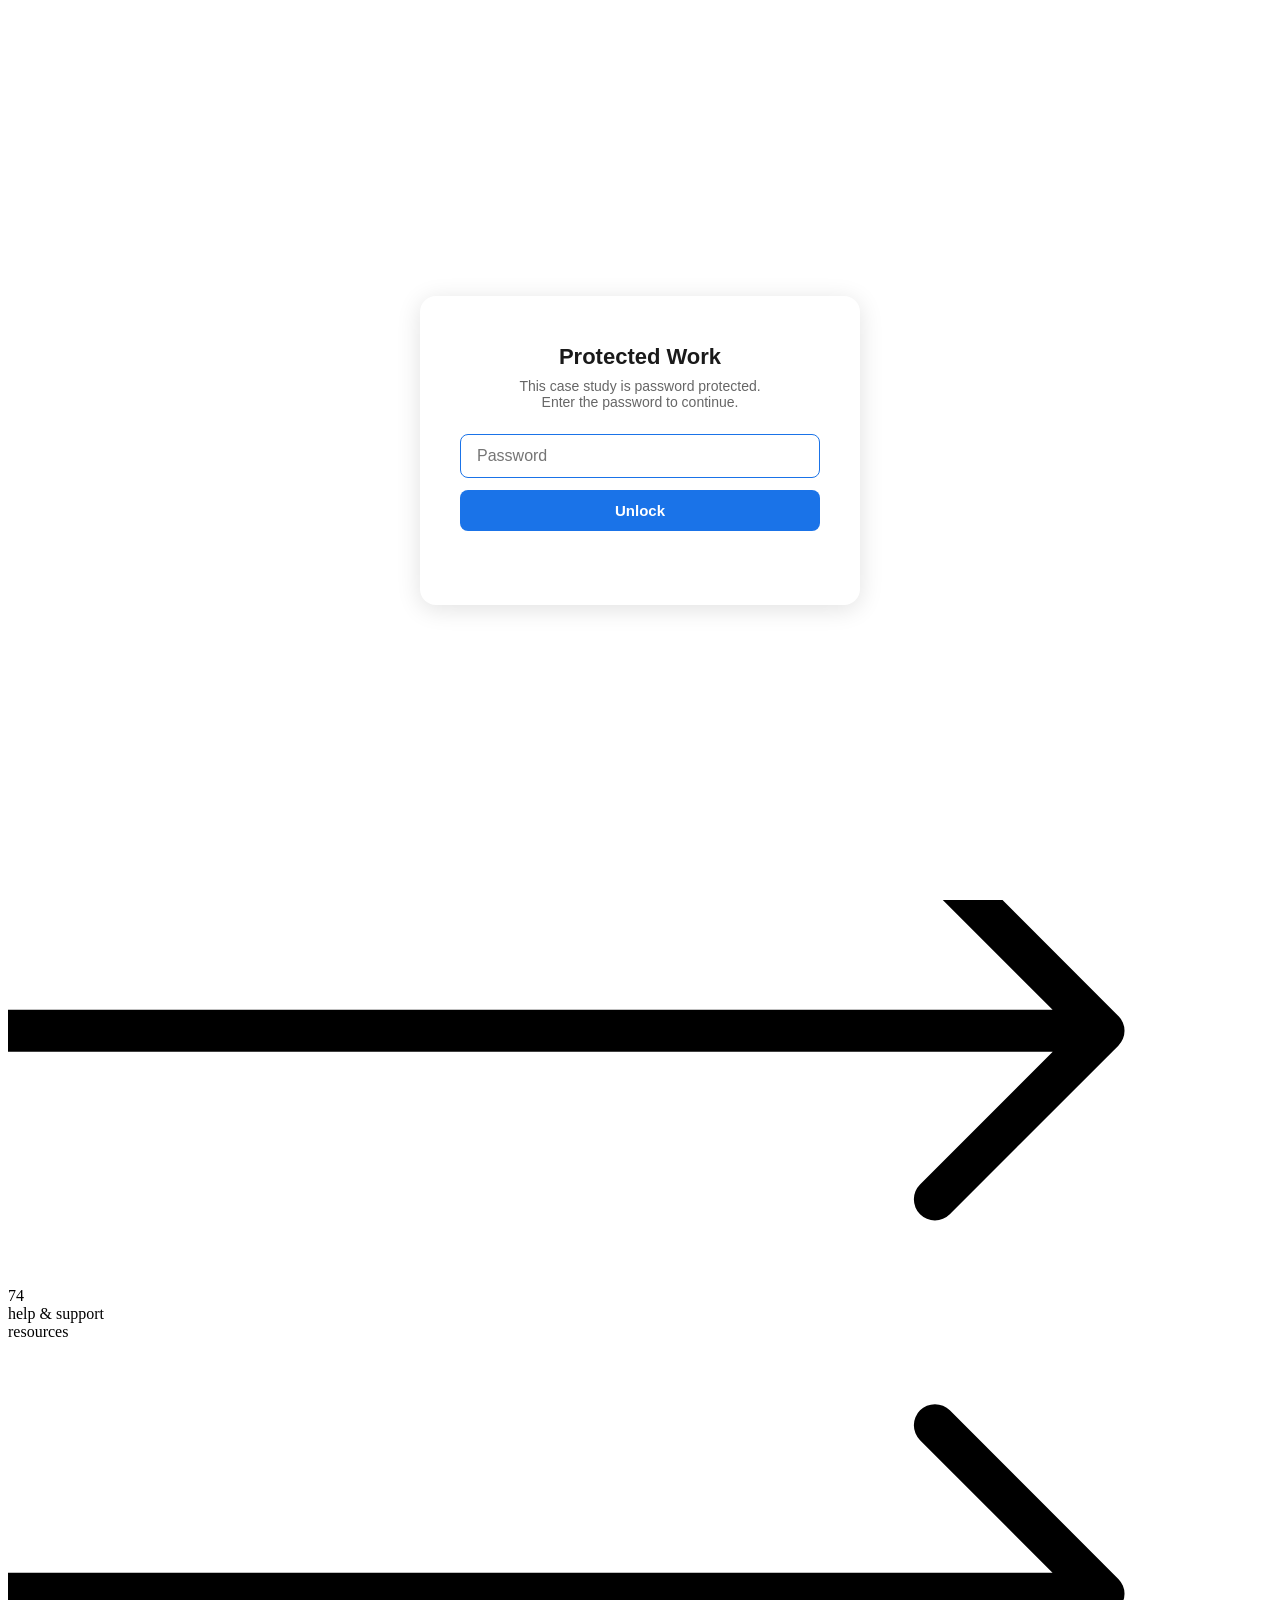
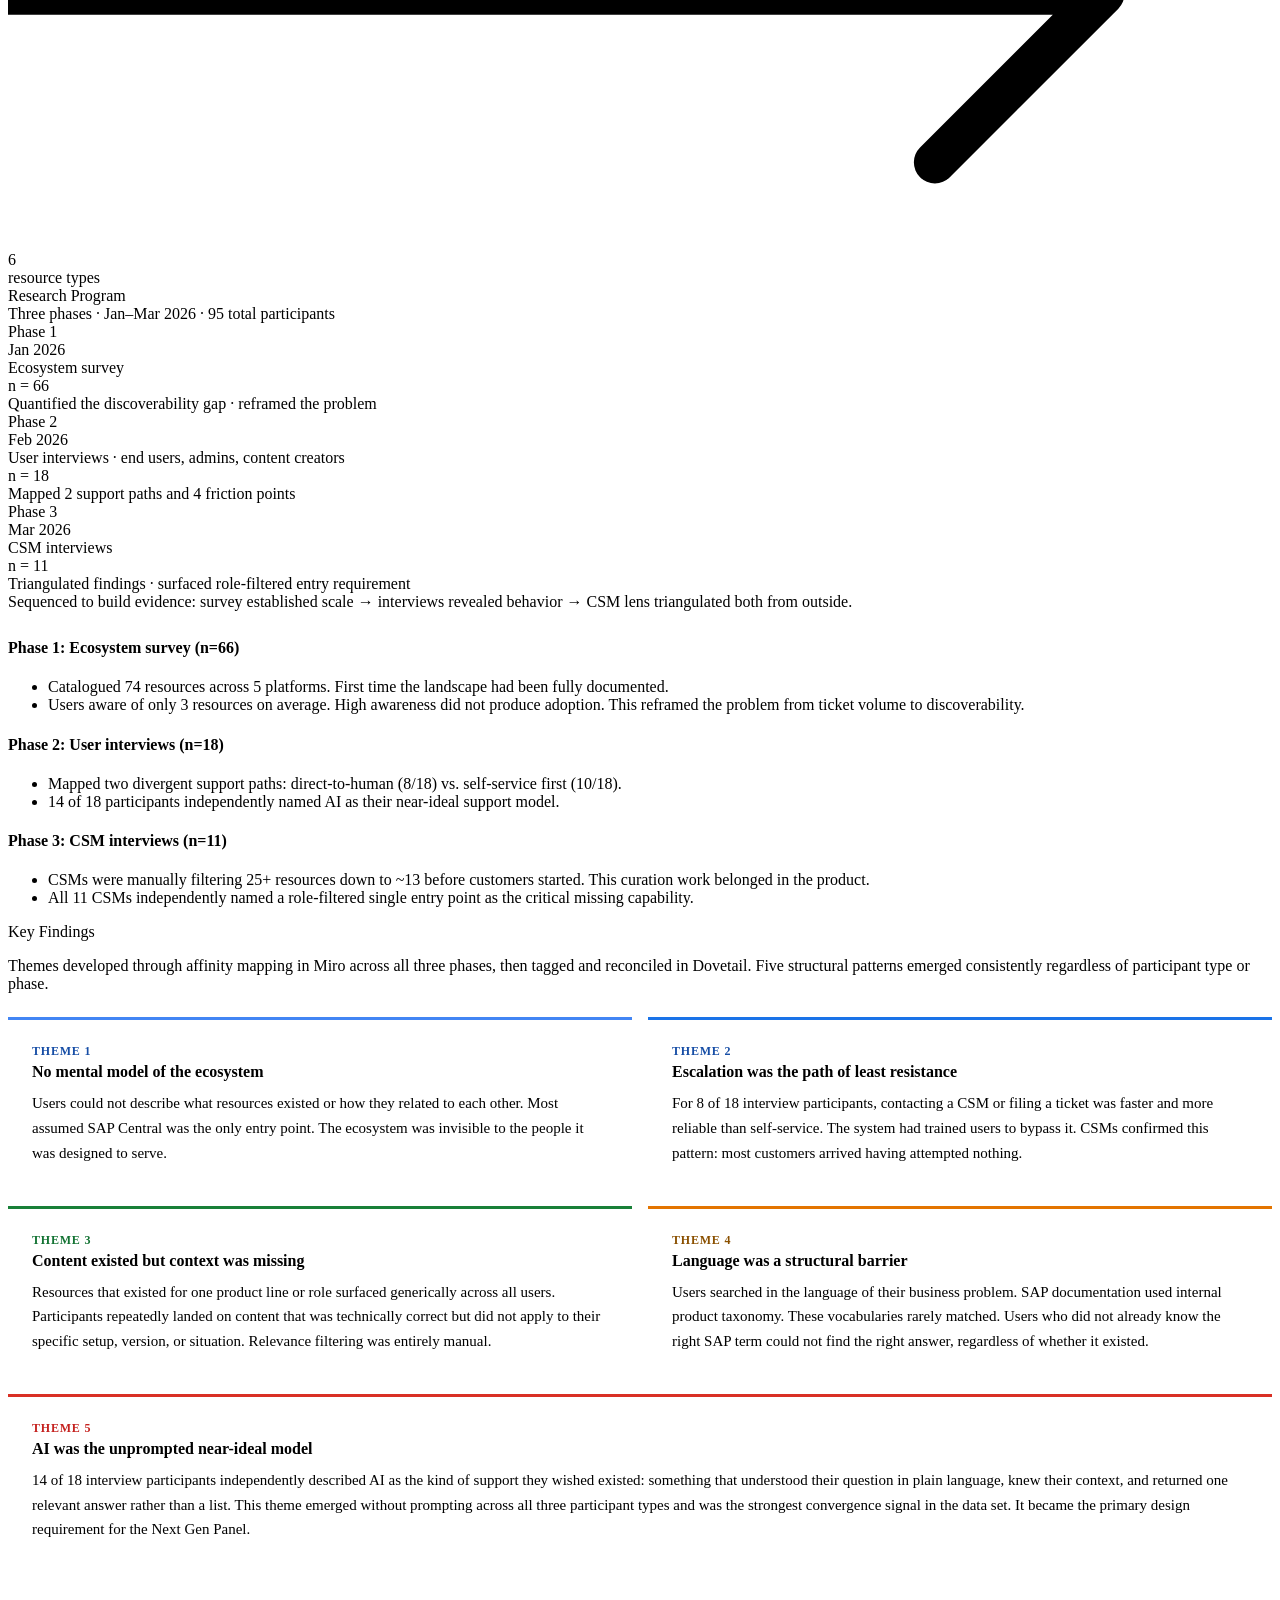
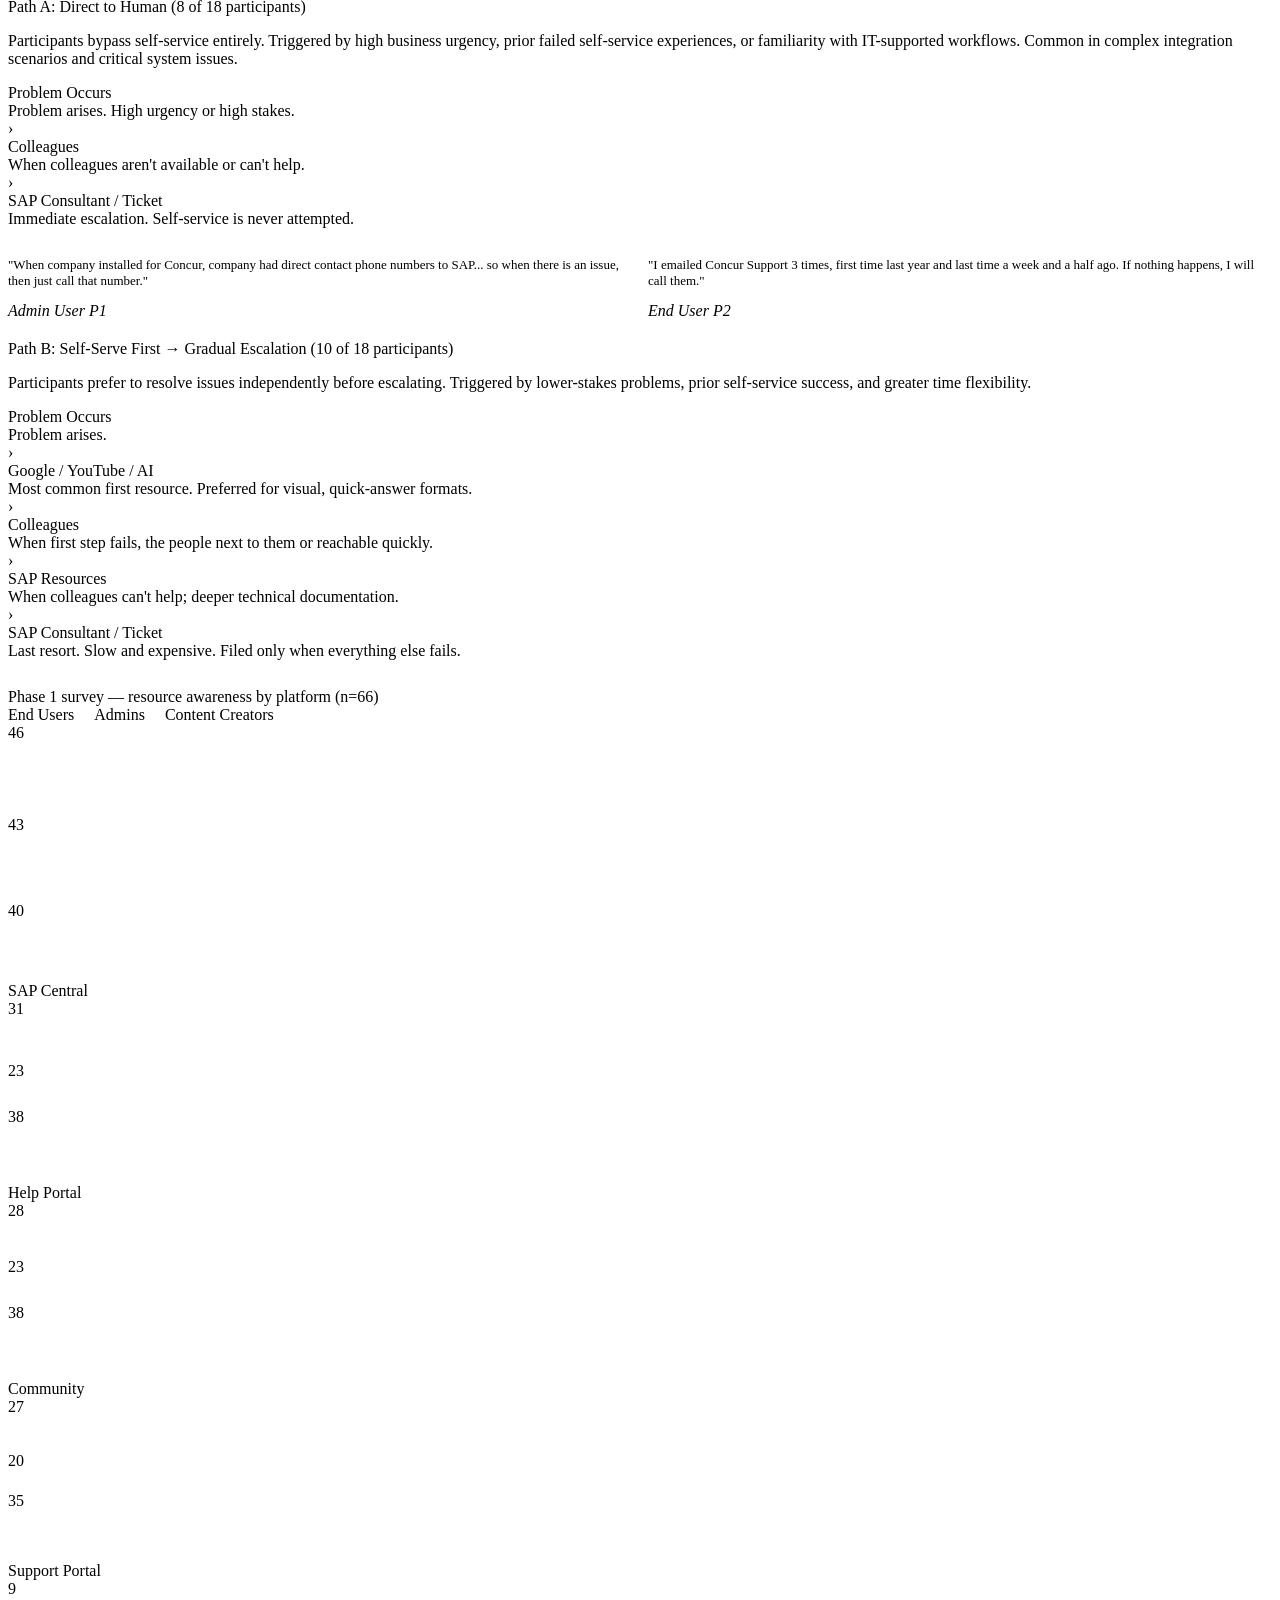
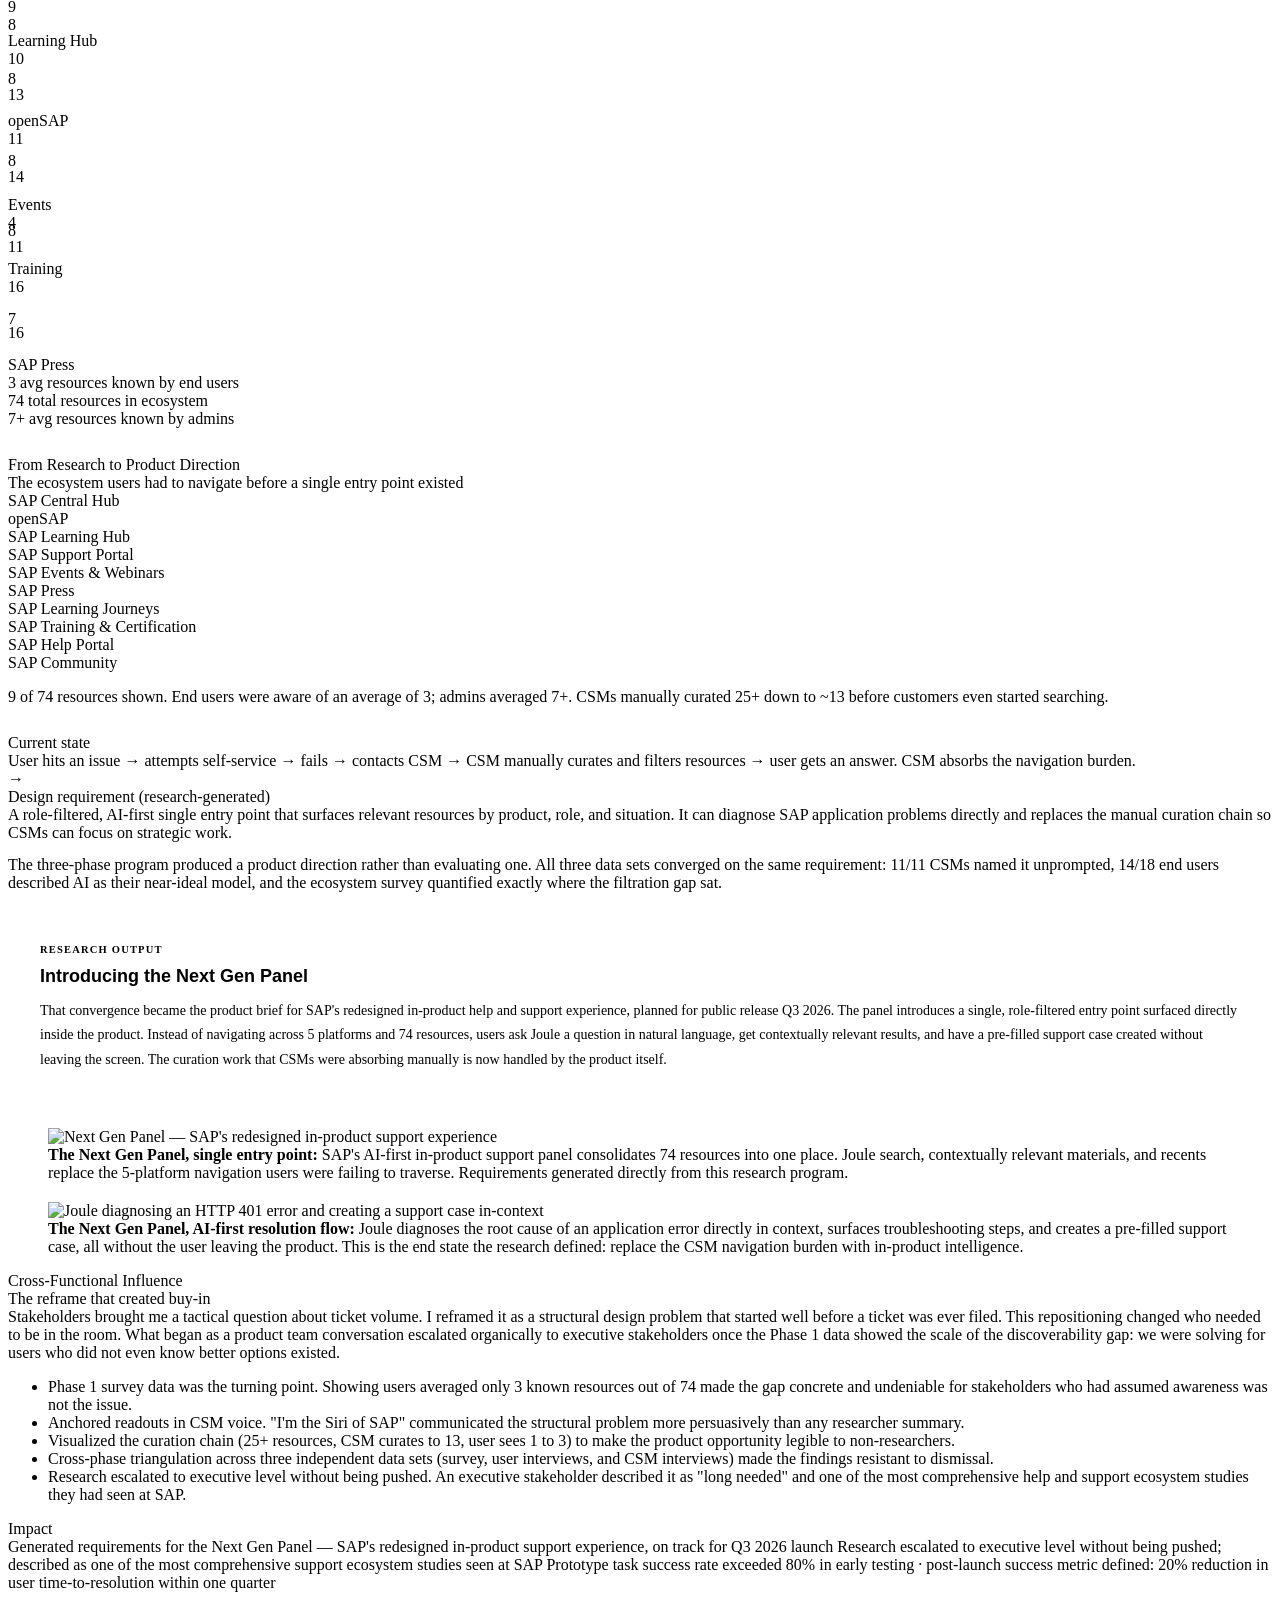
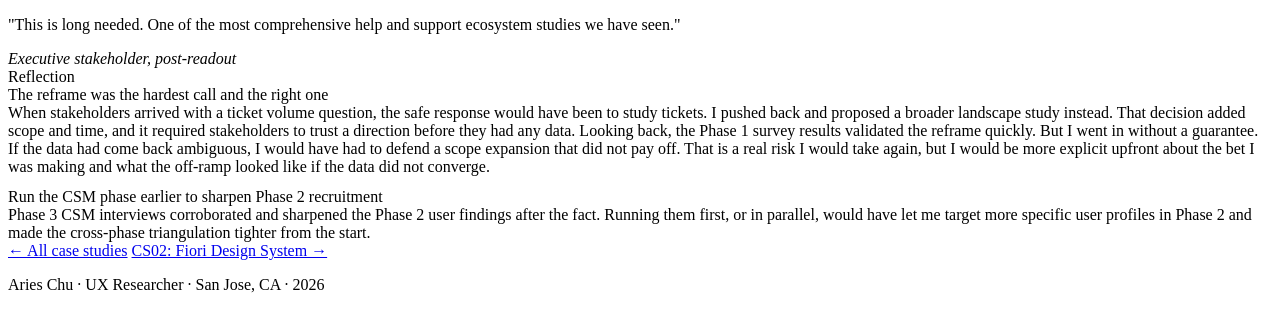
==== cs01-support-landscape.html @ 0787a62b "new htmls" ====
<!DOCTYPE html>
<html lang="en">
<head>
    <meta charset="UTF-8" />
    <meta name="viewport" content="width=device-width, initial-scale=1.0" />
    <title>CS01: SAP Support Landscape · Aries Chu</title>
    <link rel="preconnect" href="https://fonts.googleapis.com" />
    <link rel="preconnect" href="https://fonts.gstatic.com" crossorigin />
    <link href="https://fonts.googleapis.com/css2?family=Google+Sans:wght@400;500;700&family=Roboto:wght@300;400;500;700&display=swap" rel="stylesheet" />
    <link rel="stylesheet" href="style.css" />
</head>
<body>

<style>
#pw-gate{position:fixed;inset:0;background:#fff;z-index:9999;display:flex;align-items:center;justify-content:center;font-family:'Google Sans',sans-serif}
#pw-box{text-align:center;padding:48px 40px;border-radius:16px;box-shadow:0 4px 24px rgba(0,0,0,.12);max-width:360px;width:90%}
#pw-box h2{margin:0 0 8px;font-size:22px;font-weight:700;color:#1a1a1a}
#pw-box p{margin:0 0 24px;font-size:14px;color:#666}
#pw-input{width:100%;box-sizing:border-box;padding:12px 16px;border:1.5px solid #ddd;border-radius:8px;font-size:16px;outline:none;margin-bottom:12px;transition:border-color .2s}
#pw-input:focus{border-color:#1a73e8}
#pw-btn{width:100%;padding:12px;background:#1a73e8;color:#fff;border:none;border-radius:8px;font-size:15px;font-weight:600;cursor:pointer;transition:background .2s}
#pw-btn:hover{background:#1558b0}
#pw-error{color:#d93025;font-size:13px;margin-top:8px;min-height:18px}
</style>
<div id="pw-gate">
  <div id="pw-box">
    <h2>Protected Work</h2>
    <p>This case study is password protected.<br>Enter the password to continue.</p>
    <input id="pw-input" type="password" placeholder="Password" autofocus />
    <button id="pw-btn">Unlock</button>
    <div id="pw-error"></div>
  </div>
</div>
<script>
(function(){
  var correct='star';
  var key='portfolio_unlocked';
  if(sessionStorage.getItem(key)==='1'){document.getElementById('pw-gate').style.display='none';return;}
  function attempt(){
    if(document.getElementById('pw-input').value===correct){
      sessionStorage.setItem(key,'1');
      document.getElementById('pw-gate').style.display='none';
    } else {
      document.getElementById('pw-error').textContent='Incorrect password. Try again.';
      document.getElementById('pw-input').value='';
      document.getElementById('pw-input').focus();
    }
  }
  document.getElementById('pw-btn').addEventListener('click',attempt);
  document.getElementById('pw-input').addEventListener('keydown',function(e){if(e.key==='Enter')attempt();});
})();
</script>

<nav class="nav">
    <a href="index.html" class="nav-logo">Aries <span>Chu</span></a>
    <ul class="nav-links">
        <li><a href="index.html#approach">Approach</a></li>
        <li><a href="index.html#work">Work</a></li>
        <li><a href="index.html#about">About</a></li>
        <li><a href="index.html#contact">Contact</a></li>
    </ul>
    <a href="index.html#work" class="nav-back">← All work</a>
</nav>

<div class="section">
    <div class="tags"><span class="tag t-blue">Generative Research</span><span class="tag t-amber">Multi-Phase</span><span class="tag t-green">Product Direction</span></div>
    <div class="cs-num">01 · SAP Help &amp; Support · Jan–Mar 2026 · 3 phases</div>
    <h1 class="cs-page-title">SAP Help &amp; Support Navigation Research</h1>
    <p class="cs-hook">SAP had 74 help and support resources across 5 platforms, yet self-service kept failing. I led a three-phase landscape study across 95 participants to understand why. The findings directly generated the requirements for the Next Gen Panel, SAP's redesigned in-product support experience.</p>

    <div class="snapshot">
        <div class="snap">
            <div class="snap-lbl">My Role</div>
            <div class="snap-val">Lead researcher across all 3 phases. Phase 3 fully independent; Phases 1–2 co-led with a research partner, synthesis and product framing led by me.</div>
        </div>
        <div class="snap">
            <div class="snap-lbl">Methods</div>
            <div class="snap-val">Ecosystem survey (n=66) · semi-structured interviews (n=18) · CSM interviews (n=11)</div>
        </div>
        <div class="snap snap-wide">
            <div class="snap-lbl">Outcome</div>
            <div class="snap-val">Generated requirements for the Next Gen Panel — a role-filtered, AI-first entry point replacing the manual curation CSMs were absorbing. Escalated to executive level without being pushed. Product on track for Q3 2026 launch. Interview guide and landscape audit template adopted as reusable frameworks.</div>
        </div>
    </div>

    <div class="cs-metrics">
        <div><div class="cs-mn">95</div><div class="cs-ml">Participants across 3 phases</div></div>
        <div><div class="cs-mn">74</div><div class="cs-ml">Support resources in ecosystem</div></div>
        <div><div class="cs-mn">11/11</div><div class="cs-ml">CSMs independently named same gap</div></div>
    </div>
</div>

<hr class="divider" />

<div class="section">
    <div class="ns">
        <div class="ns-h">Context &amp; Research Opportunity</div>
        <p class="ns-p">Stakeholders came to me with a surface-level question: <em>"Why are we receiving so many support tickets?"</em> My instinct was to reframe it. Tickets are the end of a failure chain. Treating them as the problem would only produce fixes at the wrong layer. Before anyone could address ticket volume, we needed to understand the full help and support landscape: what resources existed, whether users knew about them, and where the journey broke down. No one had mapped this before.</p>
        <p class="ns-p">SAP's ecosystem had grown to 74 resources across 5 platforms. Yet self-service adoption kept failing. Users either bypassed it entirely and contacted their Customer Success Manager (CSM), or tried once, hit a dead end, and never returned. CSMs were absorbing the navigation burden the product was designed to carry. No one had documented why at scale.</p>
        <!-- VISUALIZATION 1: SAP Ecosystem Stats -->
        <div class="viz-ecosystem">
            <div class="viz-eco-label">The SAP ecosystem in scope</div>
            <div class="viz-eco-stats">
                <div class="viz-eco-block">
                    <div class="viz-eco-num">5</div>
                    <div class="viz-eco-desc">central platforms</div>
                </div>
                <div class="viz-eco-arrow">
                    <svg viewBox="0 0 60 24" fill="none"><path d="M0 12 H52 M44 4 L52 12 L44 20" stroke="currentColor" stroke-width="2" stroke-linecap="round" stroke-linejoin="round"/></svg>
                </div>
                <div class="viz-eco-block viz-eco-block--mid">
                    <div class="viz-eco-num">74</div>
                    <div class="viz-eco-desc">help &amp; support<br>resources</div>
                </div>
                <div class="viz-eco-arrow">
                    <svg viewBox="0 0 60 24" fill="none"><path d="M0 12 H52 M44 4 L52 12 L44 20" stroke="currentColor" stroke-width="2" stroke-linecap="round" stroke-linejoin="round"/></svg>
                </div>
                <div class="viz-eco-block viz-eco-block--last">
                    <div class="viz-eco-num">6</div>
                    <div class="viz-eco-desc">resource types</div>
                </div>
            </div>
        </div>

    </div>
    <div class="ns">
        <div class="ns-h">Research Program</div>

        <!-- 3-PHASE TIMELINE VISUAL -->
        <div class="viz-timeline">
            <div class="vtl-title">Three phases · Jan–Mar 2026 · 95 total participants</div>
            <div class="vtl-track">
                <div class="vtl-phase vtl-phase--1">
                    <div class="vtl-num">Phase 1</div>
                    <div class="vtl-when">Jan 2026</div>
                    <div class="vtl-method">Ecosystem survey</div>
                    <div class="vtl-n">n = 66</div>
                    <div class="vtl-out">Quantified the discoverability gap · reframed the problem</div>
                </div>
                <div class="vtl-connector"></div>
                <div class="vtl-phase vtl-phase--2">
                    <div class="vtl-num">Phase 2</div>
                    <div class="vtl-when">Feb 2026</div>
                    <div class="vtl-method">User interviews · end users, admins, content creators</div>
                    <div class="vtl-n">n = 18</div>
                    <div class="vtl-out">Mapped 2 support paths and 4 friction points</div>
                </div>
                <div class="vtl-connector"></div>
                <div class="vtl-phase vtl-phase--3">
                    <div class="vtl-num">Phase 3</div>
                    <div class="vtl-when">Mar 2026</div>
                    <div class="vtl-method">CSM interviews</div>
                    <div class="vtl-n">n = 11</div>
                    <div class="vtl-out">Triangulated findings · surfaced role-filtered entry requirement</div>
                </div>
            </div>
            <div class="vtl-footer">Sequenced to build evidence: survey established scale → interviews revealed behavior → CSM lens triangulated both from outside.</div>
        </div>

        <div class="two-col" style="margin-top:28px">
            <div class="ns-col">
                <h4>Phase 1: Ecosystem survey (n=66)</h4>
                <ul class="ns-list">
                    <li>Catalogued 74 resources across 5 platforms. First time the landscape had been fully documented.</li>
                    <li>Users aware of only 3 resources on average. High awareness did not produce adoption. This reframed the problem from ticket volume to discoverability.</li>
                </ul>
            </div>
            <div class="ns-col">
                <h4>Phase 2: User interviews (n=18)</h4>
                <ul class="ns-list">
                    <li>Mapped two divergent support paths: direct-to-human (8/18) vs. self-service first (10/18).</li>
                    <li>14 of 18 participants independently named AI as their near-ideal support model.</li>
                </ul>
            </div>
        </div>
        <div style="margin-top:14px">
            <h4>Phase 3: CSM interviews (n=11)</h4>
            <ul class="ns-list">
                <li>CSMs were manually filtering 25+ resources down to ~13 before customers started. This curation work belonged in the product.</li>
                <li>All 11 CSMs independently named a role-filtered single entry point as the critical missing capability.</li>
            </ul>
        </div>
    </div>
    <div class="ns">
        <div class="ns-h">Key Findings</div>
        <p class="ns-p">Themes developed through affinity mapping in Miro across all three phases, then tagged and reconciled in Dovetail. Five structural patterns emerged consistently regardless of participant type or phase.</p>

        <div style="display:grid;grid-template-columns:1fr 1fr;gap:16px;margin-top:24px;margin-bottom:32px">
            <div style="background:var(--md-surface-container-low);border:1px solid var(--md-outline-variant);border-radius:var(--shape-lg);padding:24px;border-top:3px solid #4285F4">
                <div style="font-size:12px;font-weight:700;color:#174EA6;margin-bottom:4px;text-transform:uppercase;letter-spacing:0.8px">Theme 1</div>
                <div style="font-family:var(--font-ui);font-size:16px;font-weight:600;color:var(--md-on-surface);margin-bottom:10px">No mental model of the ecosystem</div>
                <p style="font-size:15px;color:var(--md-on-surface-variant);line-height:1.65;margin:0">Users could not describe what resources existed or how they related to each other. Most assumed SAP Central was the only entry point. The ecosystem was invisible to the people it was designed to serve.</p>
            </div>
            <div style="background:var(--md-surface-container-low);border:1px solid var(--md-outline-variant);border-radius:var(--shape-lg);padding:24px;border-top:3px solid #1A73E8">
                <div style="font-size:12px;font-weight:700;color:#174EA6;margin-bottom:4px;text-transform:uppercase;letter-spacing:0.8px">Theme 2</div>
                <div style="font-family:var(--font-ui);font-size:16px;font-weight:600;color:var(--md-on-surface);margin-bottom:10px">Escalation was the path of least resistance</div>
                <p style="font-size:15px;color:var(--md-on-surface-variant);line-height:1.65;margin:0">For 8 of 18 interview participants, contacting a CSM or filing a ticket was faster and more reliable than self-service. The system had trained users to bypass it. CSMs confirmed this pattern: most customers arrived having attempted nothing.</p>
            </div>
            <div style="background:var(--md-surface-container-low);border:1px solid var(--md-outline-variant);border-radius:var(--shape-lg);padding:24px;border-top:3px solid #188038">
                <div style="font-size:12px;font-weight:700;color:#137333;margin-bottom:4px;text-transform:uppercase;letter-spacing:0.8px">Theme 3</div>
                <div style="font-family:var(--font-ui);font-size:16px;font-weight:600;color:var(--md-on-surface);margin-bottom:10px">Content existed but context was missing</div>
                <p style="font-size:15px;color:var(--md-on-surface-variant);line-height:1.65;margin:0">Resources that existed for one product line or role surfaced generically across all users. Participants repeatedly landed on content that was technically correct but did not apply to their specific setup, version, or situation. Relevance filtering was entirely manual.</p>
            </div>
            <div style="background:var(--md-surface-container-low);border:1px solid var(--md-outline-variant);border-radius:var(--shape-lg);padding:24px;border-top:3px solid #E37400">
                <div style="font-size:12px;font-weight:700;color:#8A5000;margin-bottom:4px;text-transform:uppercase;letter-spacing:0.8px">Theme 4</div>
                <div style="font-family:var(--font-ui);font-size:16px;font-weight:600;color:var(--md-on-surface);margin-bottom:10px">Language was a structural barrier</div>
                <p style="font-size:15px;color:var(--md-on-surface-variant);line-height:1.65;margin:0">Users searched in the language of their business problem. SAP documentation used internal product taxonomy. These vocabularies rarely matched. Users who did not already know the right SAP term could not find the right answer, regardless of whether it existed.</p>
            </div>
            <div style="background:var(--md-surface-container-low);border:1px solid var(--md-outline-variant);border-radius:var(--shape-lg);padding:24px;border-top:3px solid #D93025;grid-column:1/-1">
                <div style="font-size:12px;font-weight:700;color:#C5221F;margin-bottom:4px;text-transform:uppercase;letter-spacing:0.8px">Theme 5</div>
                <div style="font-family:var(--font-ui);font-size:16px;font-weight:600;color:var(--md-on-surface);margin-bottom:10px">AI was the unprompted near-ideal model</div>
                <p style="font-size:15px;color:var(--md-on-surface-variant);line-height:1.65;margin:0">14 of 18 interview participants independently described AI as the kind of support they wished existed: something that understood their question in plain language, knew their context, and returned one relevant answer rather than a list. This theme emerged without prompting across all three participant types and was the strongest convergence signal in the data set. It became the primary design requirement for the Next Gen Panel.</p>
            </div>
        </div>

        <!-- Support Paths A and B -->
        <div style="display:flex;flex-direction:column;gap:20px;margin-bottom:28px">

        <div class="viz-journey">
            <div class="viz-journey-label">Path A: Direct to Human (8 of 18 participants)</div>
            <p class="viz-journey-sub">Participants bypass self-service entirely. Triggered by high business urgency, prior failed self-service experiences, or familiarity with IT-supported workflows. Common in complex integration scenarios and critical system issues.</p>
            <div class="viz-journey-steps">
                <div class="viz-step viz-step--red">
                    <div class="viz-step-num">Problem Occurs</div>
                    <div class="viz-step-body">Problem arises. High urgency or high stakes.</div>
                </div>
                <div class="viz-step-arrow">›</div>
                <div class="viz-step viz-step--green">
                    <div class="viz-step-num">Colleagues</div>
                    <div class="viz-step-body">When colleagues aren't available or can't help.</div>
                </div>
                <div class="viz-step-arrow">›</div>
                <div class="viz-step viz-step--blue">
                    <div class="viz-step-num">SAP Consultant / Ticket</div>
                    <div class="viz-step-body">Immediate escalation. Self-service is never attempted.</div>
                </div>
            </div>
            <div style="display:flex;gap:16px;margin-top:16px;flex-wrap:wrap">
                <div class="quote" style="flex:1;min-width:260px;margin:0"><p style="font-size:13px">"When company installed for Concur, company had direct contact phone numbers to SAP... so when there is an issue, then just call that number."</p><cite>Admin User P1</cite></div>
                <div class="quote" style="flex:1;min-width:260px;margin:0"><p style="font-size:13px">"I emailed Concur Support 3 times, first time last year and last time a week and a half ago. If nothing happens, I will call them."</p><cite>End User P2</cite></div>
            </div>
        </div>

        <div class="viz-journey" style="margin-top:0">
            <div class="viz-journey-label">Path B: Self-Serve First → Gradual Escalation (10 of 18 participants)</div>
            <p class="viz-journey-sub">Participants prefer to resolve issues independently before escalating. Triggered by lower-stakes problems, prior self-service success, and greater time flexibility.</p>
            <div class="viz-journey-steps">
                <div class="viz-step viz-step--red">
                    <div class="viz-step-num">Problem Occurs</div>
                    <div class="viz-step-body">Problem arises.</div>
                </div>
                <div class="viz-step-arrow">›</div>
                <div class="viz-step viz-step--orange">
                    <div class="viz-step-num">Google / YouTube / AI</div>
                    <div class="viz-step-body">Most common first resource. Preferred for visual, quick-answer formats.</div>
                </div>
                <div class="viz-step-arrow">›</div>
                <div class="viz-step viz-step--amber">
                    <div class="viz-step-num">Colleagues</div>
                    <div class="viz-step-body">When first step fails, the people next to them or reachable quickly.</div>
                </div>
                <div class="viz-step-arrow">›</div>
                <div class="viz-step viz-step--green">
                    <div class="viz-step-num">SAP Resources</div>
                    <div class="viz-step-body">When colleagues can't help; deeper technical documentation.</div>
                </div>
                <div class="viz-step-arrow">›</div>
                <div class="viz-step viz-step--blue">
                    <div class="viz-step-num">SAP Consultant / Ticket</div>
                    <div class="viz-step-body">Last resort. Slow and expensive. Filed only when everything else fails.</div>
                </div>
            </div>
        </div>

        </div>

        <!-- SURVEY DATA: HTML bar chart -->
        <div class="viz-survey" style="margin-top:0;margin-bottom:28px">
            <div class="viz-ag-label">Phase 1 survey — resource awareness by platform (n=66)</div>
            <div class="viz-survey-legend">
                <span class="viz-svy-dot dot-eu"></span>End Users
                <span class="viz-svy-dot dot-ad" style="margin-left:16px"></span>Admins
                <span class="viz-svy-dot dot-cc" style="margin-left:16px"></span>Content Creators
            </div>
            <div class="viz-survey-bars">
                <div class="viz-svy-group">
                    <div class="viz-svy-bars-row">
                        <div class="viz-svy-bar bar-eu" style="height:92px"><span>46</span></div>
                        <div class="viz-svy-bar bar-ad" style="height:86px"><span>43</span></div>
                        <div class="viz-svy-bar bar-cc" style="height:80px"><span>40</span></div>
                    </div>
                    <div class="viz-svy-label">SAP Central</div>
                </div>
                <div class="viz-svy-group">
                    <div class="viz-svy-bars-row">
                        <div class="viz-svy-bar bar-eu" style="height:62px"><span>31</span></div>
                        <div class="viz-svy-bar bar-ad" style="height:46px"><span>23</span></div>
                        <div class="viz-svy-bar bar-cc" style="height:76px"><span>38</span></div>
                    </div>
                    <div class="viz-svy-label">Help Portal</div>
                </div>
                <div class="viz-svy-group">
                    <div class="viz-svy-bars-row">
                        <div class="viz-svy-bar bar-eu" style="height:56px"><span>28</span></div>
                        <div class="viz-svy-bar bar-ad" style="height:46px"><span>23</span></div>
                        <div class="viz-svy-bar bar-cc" style="height:76px"><span>38</span></div>
                    </div>
                    <div class="viz-svy-label">Community</div>
                </div>
                <div class="viz-svy-group">
                    <div class="viz-svy-bars-row">
                        <div class="viz-svy-bar bar-eu" style="height:54px"><span>27</span></div>
                        <div class="viz-svy-bar bar-ad" style="height:40px"><span>20</span></div>
                        <div class="viz-svy-bar bar-cc" style="height:70px"><span>35</span></div>
                    </div>
                    <div class="viz-svy-label">Support Portal</div>
                </div>
                <div class="viz-svy-group">
                    <div class="viz-svy-bars-row">
                        <div class="viz-svy-bar bar-eu" style="height:18px"><span>9</span></div>
                        <div class="viz-svy-bar bar-ad" style="height:18px"><span>9</span></div>
                        <div class="viz-svy-bar bar-cc" style="height:16px"><span>8</span></div>
                    </div>
                    <div class="viz-svy-label">Learning Hub</div>
                </div>
                <div class="viz-svy-group">
                    <div class="viz-svy-bars-row">
                        <div class="viz-svy-bar bar-eu" style="height:20px"><span>10</span></div>
                        <div class="viz-svy-bar bar-ad" style="height:16px"><span>8</span></div>
                        <div class="viz-svy-bar bar-cc" style="height:26px"><span>13</span></div>
                    </div>
                    <div class="viz-svy-label">openSAP</div>
                </div>
                <div class="viz-svy-group">
                    <div class="viz-svy-bars-row">
                        <div class="viz-svy-bar bar-eu" style="height:22px"><span>11</span></div>
                        <div class="viz-svy-bar bar-ad" style="height:16px"><span>8</span></div>
                        <div class="viz-svy-bar bar-cc" style="height:28px"><span>14</span></div>
                    </div>
                    <div class="viz-svy-label">Events</div>
                </div>
                <div class="viz-svy-group">
                    <div class="viz-svy-bars-row">
                        <div class="viz-svy-bar bar-eu" style="height:8px"><span>4</span></div>
                        <div class="viz-svy-bar bar-ad" style="height:16px"><span>8</span></div>
                        <div class="viz-svy-bar bar-cc" style="height:22px"><span>11</span></div>
                    </div>
                    <div class="viz-svy-label">Training</div>
                </div>
                <div class="viz-svy-group">
                    <div class="viz-svy-bars-row">
                        <div class="viz-svy-bar bar-eu" style="height:32px"><span>16</span></div>
                        <div class="viz-svy-bar bar-ad" style="height:14px"><span>7</span></div>
                        <div class="viz-svy-bar bar-cc" style="height:32px"><span>16</span></div>
                    </div>
                    <div class="viz-svy-label">SAP Press</div>
                </div>
            </div>
            <div class="viz-survey-footer">
                <div class="viz-survey-stat"><span>3</span> avg resources known by end users</div>
                <div class="viz-survey-stat highlight"><span>74</span> total resources in ecosystem</div>
                <div class="viz-survey-stat"><span>7+</span> avg resources known by admins</div>
            </div>
        </div>

    </div>
    <div class="ns">
        <div class="ns-h">From Research to Product Direction</div>

        <!-- Hub-spoke resource map -->
        <div class="viz-hub-wrap" style="margin-bottom:28px">
            <div class="viz-hub-label">The ecosystem users had to navigate before a single entry point existed</div>
            <div class="viz-hub">
                <div class="viz-hub-center">SAP Central Hub</div>
                <div class="viz-spoke viz-spoke--1">openSAP</div>
                <div class="viz-spoke viz-spoke--2">SAP Learning Hub</div>
                <div class="viz-spoke viz-spoke--3">SAP Support Portal</div>
                <div class="viz-spoke viz-spoke--4">SAP Events &amp; Webinars</div>
                <div class="viz-spoke viz-spoke--5">SAP Press</div>
                <div class="viz-spoke viz-spoke--6">SAP Learning Journeys</div>
                <div class="viz-spoke viz-spoke--7">SAP Training &amp; Certification</div>
                <div class="viz-spoke viz-spoke--8">SAP Help Portal</div>
                <div class="viz-spoke viz-spoke--9">SAP Community</div>
            </div>
            <p class="viz-hub-caption">9 of 74 resources shown. End users were aware of an average of 3; admins averaged 7+. CSMs manually curated 25+ down to ~13 before customers even started searching.</p>
        </div>

        <div class="reframe">
            <div class="rf-box">
                <div class="rf-mark">Current state</div>
                <div class="rf-text">User hits an issue → attempts self-service → fails → contacts CSM → CSM manually curates and filters resources → user gets an answer. CSM absorbs the navigation burden.</div>
            </div>
            <div class="rf-arrow">→</div>
            <div class="rf-box after">
                <div class="rf-mark">Design requirement (research-generated)</div>
                <div class="rf-text">A role-filtered, AI-first single entry point that surfaces relevant resources by product, role, and situation. It can diagnose SAP application problems directly and replaces the manual curation chain so CSMs can focus on strategic work.</div>
            </div>
        </div>
        <p class="ns-p" style="margin-top:14px">The three-phase program produced a product direction rather than evaluating one. All three data sets converged on the same requirement: 11/11 CSMs named it unprompted, 14/18 end users described AI as their near-ideal model, and the ecosystem survey quantified exactly where the filtration gap sat.</p>

        <div style="background:var(--md-primary-container);border-radius:var(--shape-lg);padding:28px 32px;margin-top:24px;border-left:4px solid var(--md-primary)">
            <div style="font-size:10.5px;font-weight:700;text-transform:uppercase;letter-spacing:1.2px;color:var(--md-primary);margin-bottom:10px">Research output</div>
            <div style="font-family:'Google Sans',sans-serif;font-size:18px;font-weight:600;color:var(--md-on-surface);margin-bottom:10px;line-height:1.3">Introducing the Next Gen Panel</div>
            <p style="font-size:14px;color:var(--md-on-primary-container);line-height:1.75;margin:0">That convergence became the product brief for SAP's redesigned in-product help and support experience, planned for public release Q3 2026. The panel introduces a single, role-filtered entry point surfaced directly inside the product. Instead of navigating across 5 platforms and 74 resources, users ask Joule a question in natural language, get contextually relevant results, and have a pre-filled support case created without leaving the screen. The curation work that CSMs were absorbing manually is now handled by the product itself.</p>
        </div>

        <figure class="cs-figure cs-figure-wide" style="margin-top:28px">
            <img src="pic/next-gen-panel.png" alt="Next Gen Panel — SAP's redesigned in-product support experience" style="width:100%;height:auto;object-fit:unset;max-height:none;display:block" />
            <figcaption><strong>The Next Gen Panel, single entry point:</strong> SAP's AI-first in-product support panel consolidates 74 resources into one place. Joule search, contextually relevant materials, and recents replace the 5-platform navigation users were failing to traverse. Requirements generated directly from this research program.</figcaption>
        </figure>

        <figure class="cs-figure cs-figure-wide" style="margin-top:20px">
            <img src="pic/Rectangle 34656882.png" alt="Joule diagnosing an HTTP 401 error and creating a support case in-context" style="width:100%;height:auto;object-fit:unset;max-height:none;display:block" />
            <figcaption><strong>The Next Gen Panel, AI-first resolution flow:</strong> Joule diagnoses the root cause of an application error directly in context, surfaces troubleshooting steps, and creates a pre-filled support case, all without the user leaving the product. This is the end state the research defined: replace the CSM navigation burden with in-product intelligence.</figcaption>
        </figure>
    </div>
    <div class="ns">
        <div class="ns-h">Cross-Functional Influence</div>
        <div class="sth">
            <div class="sth-lbl">The reframe that created buy-in</div>
            <div class="sth-text">Stakeholders brought me a tactical question about ticket volume. I reframed it as a structural design problem that started well before a ticket was ever filed. This repositioning changed who needed to be in the room. What began as a product team conversation escalated organically to executive stakeholders once the Phase 1 data showed the scale of the discoverability gap: we were solving for users who did not even know better options existed.</div>
        </div>
        <ul class="ns-list">
            <li>Phase 1 survey data was the turning point. Showing users averaged only 3 known resources out of 74 made the gap concrete and undeniable for stakeholders who had assumed awareness was not the issue.</li>
            <li>Anchored readouts in CSM voice. "I'm the Siri of SAP" communicated the structural problem more persuasively than any researcher summary.</li>
            <li>Visualized the curation chain (25+ resources, CSM curates to 13, user sees 1 to 3) to make the product opportunity legible to non-researchers.</li>
            <li>Cross-phase triangulation across three independent data sets (survey, user interviews, and CSM interviews) made the findings resistant to dismissal.</li>
            <li>Research escalated to executive level without being pushed. An executive stakeholder described it as "long needed" and one of the most comprehensive help and support ecosystem studies they had seen at SAP.</li>
        </ul>
    </div>
    <div class="ns">
        <div class="ns-h">Impact</div>
        <div class="impact-chips">
            <span class="ic">Generated requirements for the Next Gen Panel — SAP's redesigned in-product support experience, on track for Q3 2026 launch</span>
            <span class="ic">Research escalated to executive level without being pushed; described as one of the most comprehensive support ecosystem studies seen at SAP</span>
            <span class="ic">Prototype task success rate exceeded 80% in early testing · post-launch success metric defined: 20% reduction in user time-to-resolution within one quarter</span>
        </div>
        <div class="quote" style="margin-top:24px">
            <p>"This is long needed. One of the most comprehensive help and support ecosystem studies we have seen."</p>
            <cite>Executive stakeholder, post-readout</cite>
        </div>
    </div>
    <div class="ns">
        <div class="ns-h">Reflection</div>
        <div class="reflect">
            <div class="reflect-title">The reframe was the hardest call and the right one</div>
            <div class="reflect-body">When stakeholders arrived with a ticket volume question, the safe response would have been to study tickets. I pushed back and proposed a broader landscape study instead. That decision added scope and time, and it required stakeholders to trust a direction before they had any data. Looking back, the Phase 1 survey results validated the reframe quickly. But I went in without a guarantee. If the data had come back ambiguous, I would have had to defend a scope expansion that did not pay off. That is a real risk I would take again, but I would be more explicit upfront about the bet I was making and what the off-ramp looked like if the data did not converge.</div>
        </div>
        <div class="reflect" style="margin-top:12px">
            <div class="reflect-title">Run the CSM phase earlier to sharpen Phase 2 recruitment</div>
            <div class="reflect-body">Phase 3 CSM interviews corroborated and sharpened the Phase 2 user findings after the fact. Running them first, or in parallel, would have let me target more specific user profiles in Phase 2 and made the cross-phase triangulation tighter from the start.</div>
        </div>
    </div>
</div>

<div class="cs-nav-footer">
    <a href="index.html#work" class="cs-nav-link">← All case studies</a>
    <a href="cs02-fiori-design-system.html" class="cs-nav-link next">CS02: Fiori Design System →</a>
</div>

<footer>
    <p>Aries Chu · UX Researcher · San Jose, CA · 2026</p>
</footer>

</body>
</html>
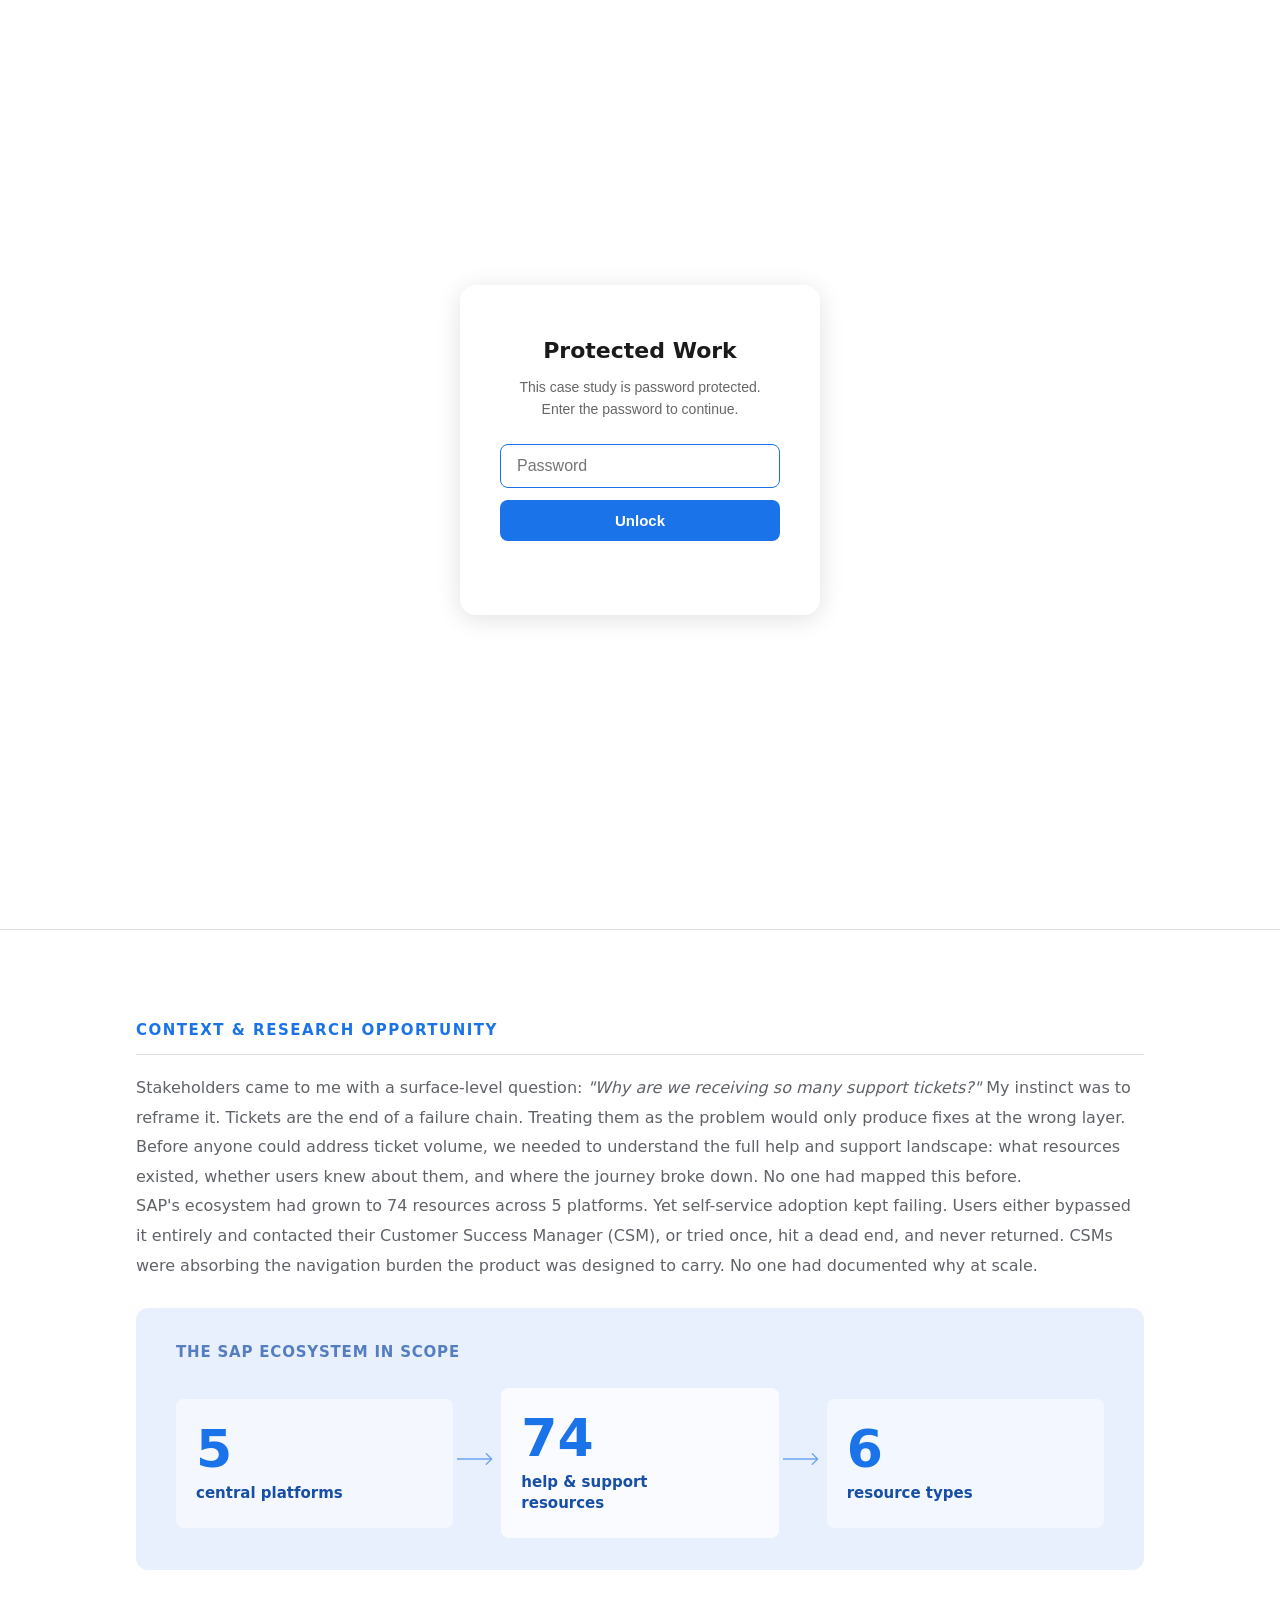
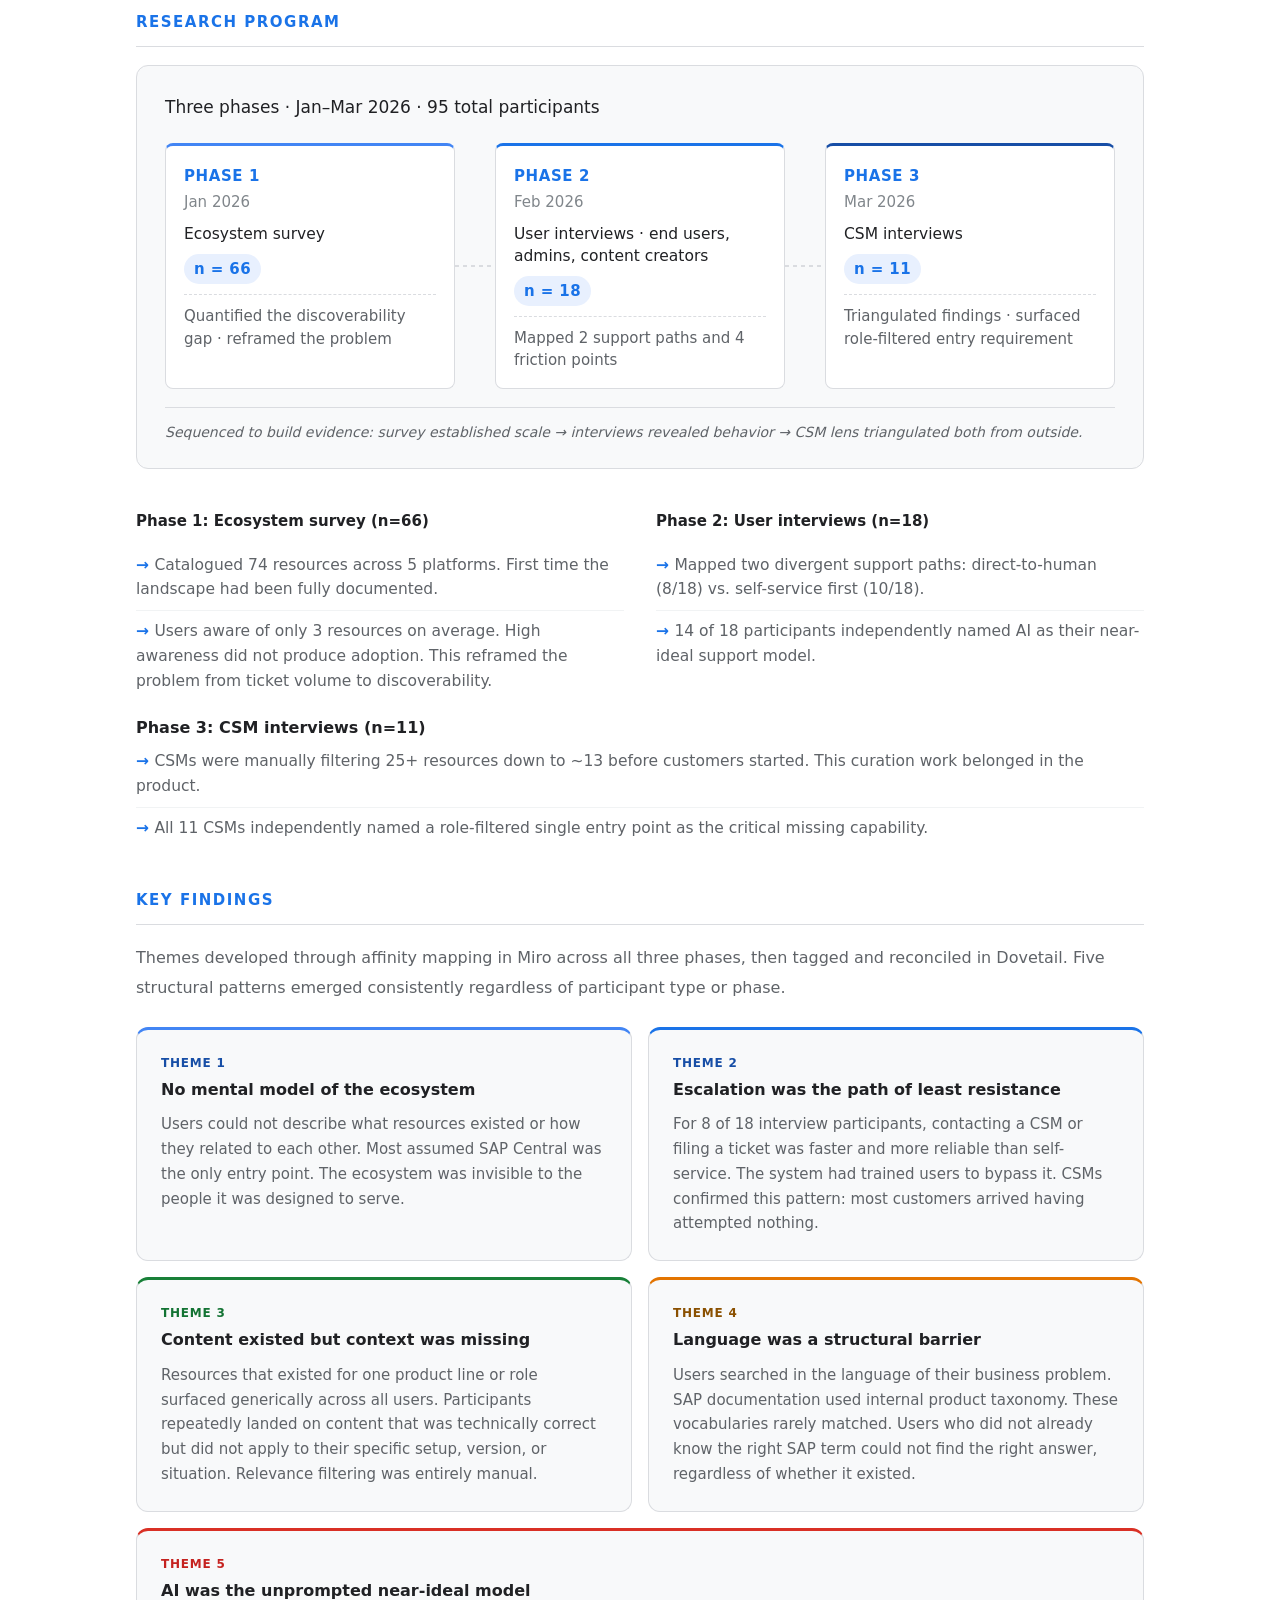
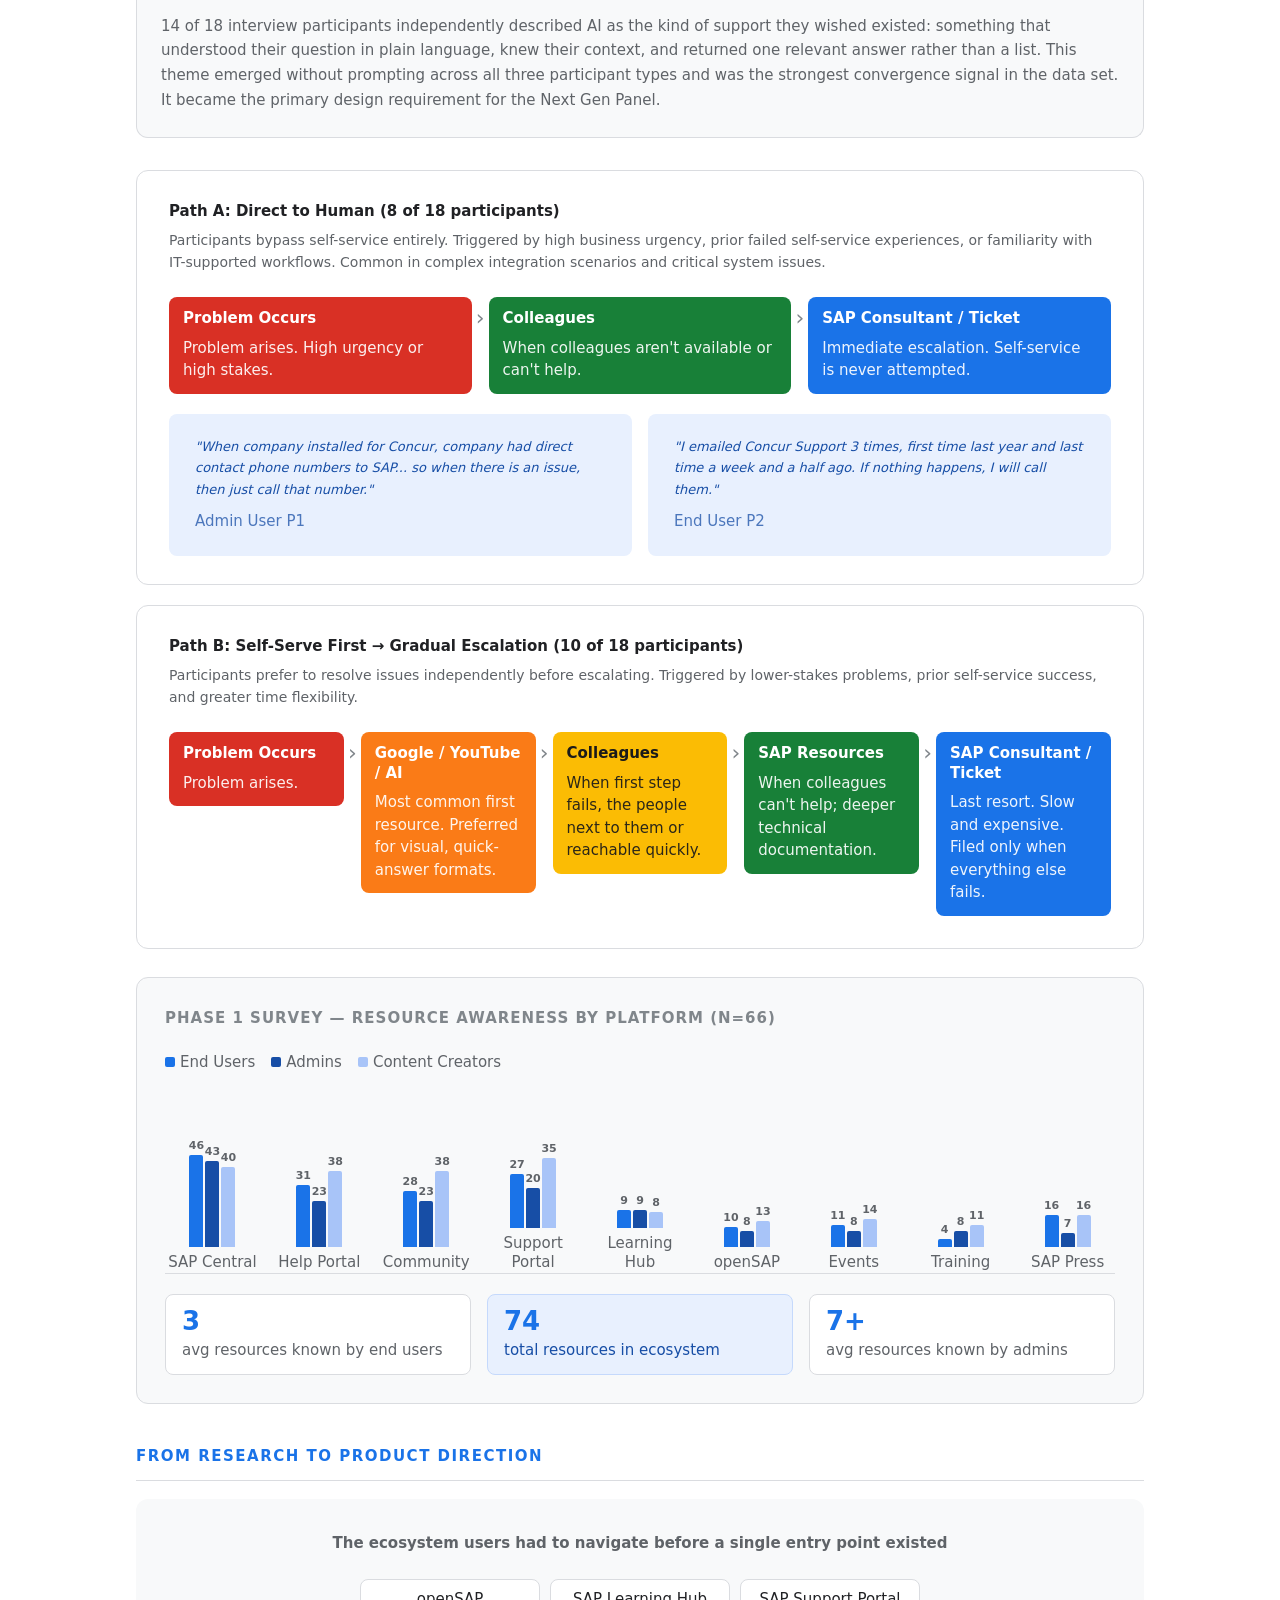
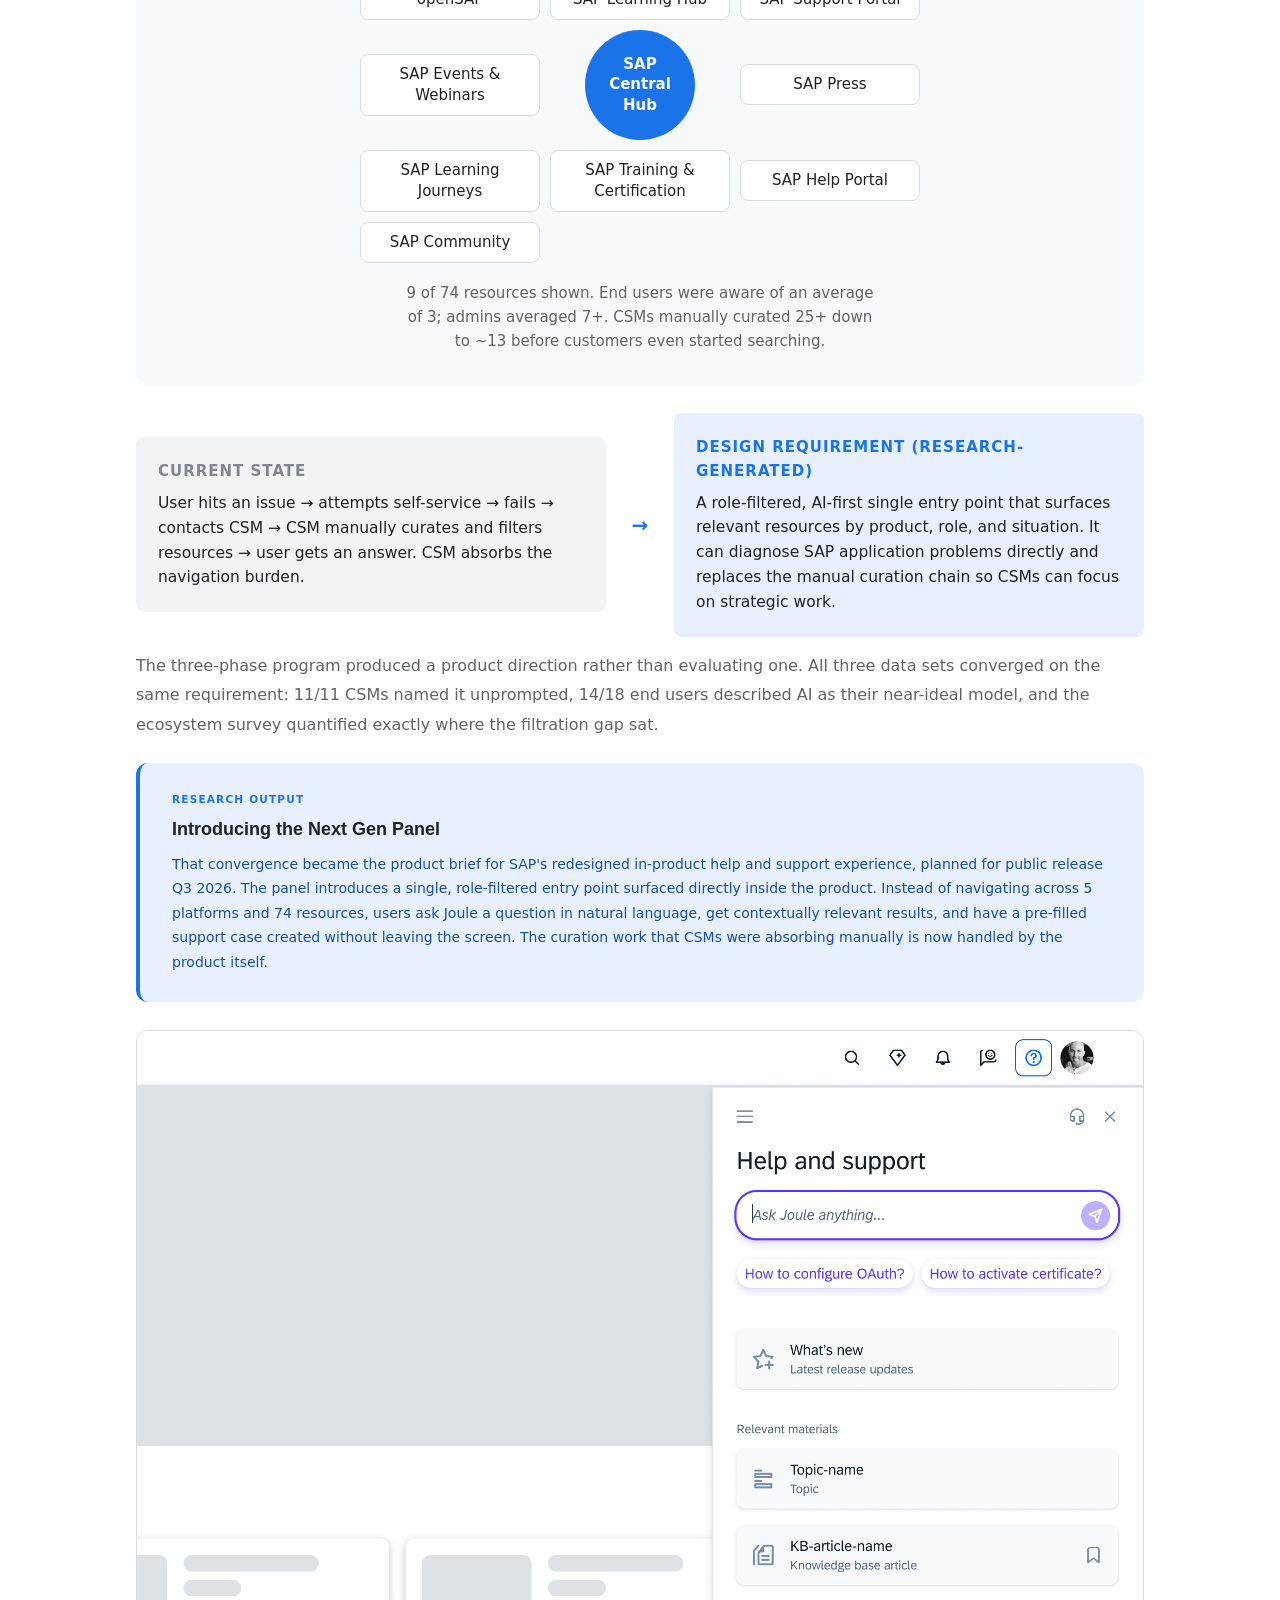
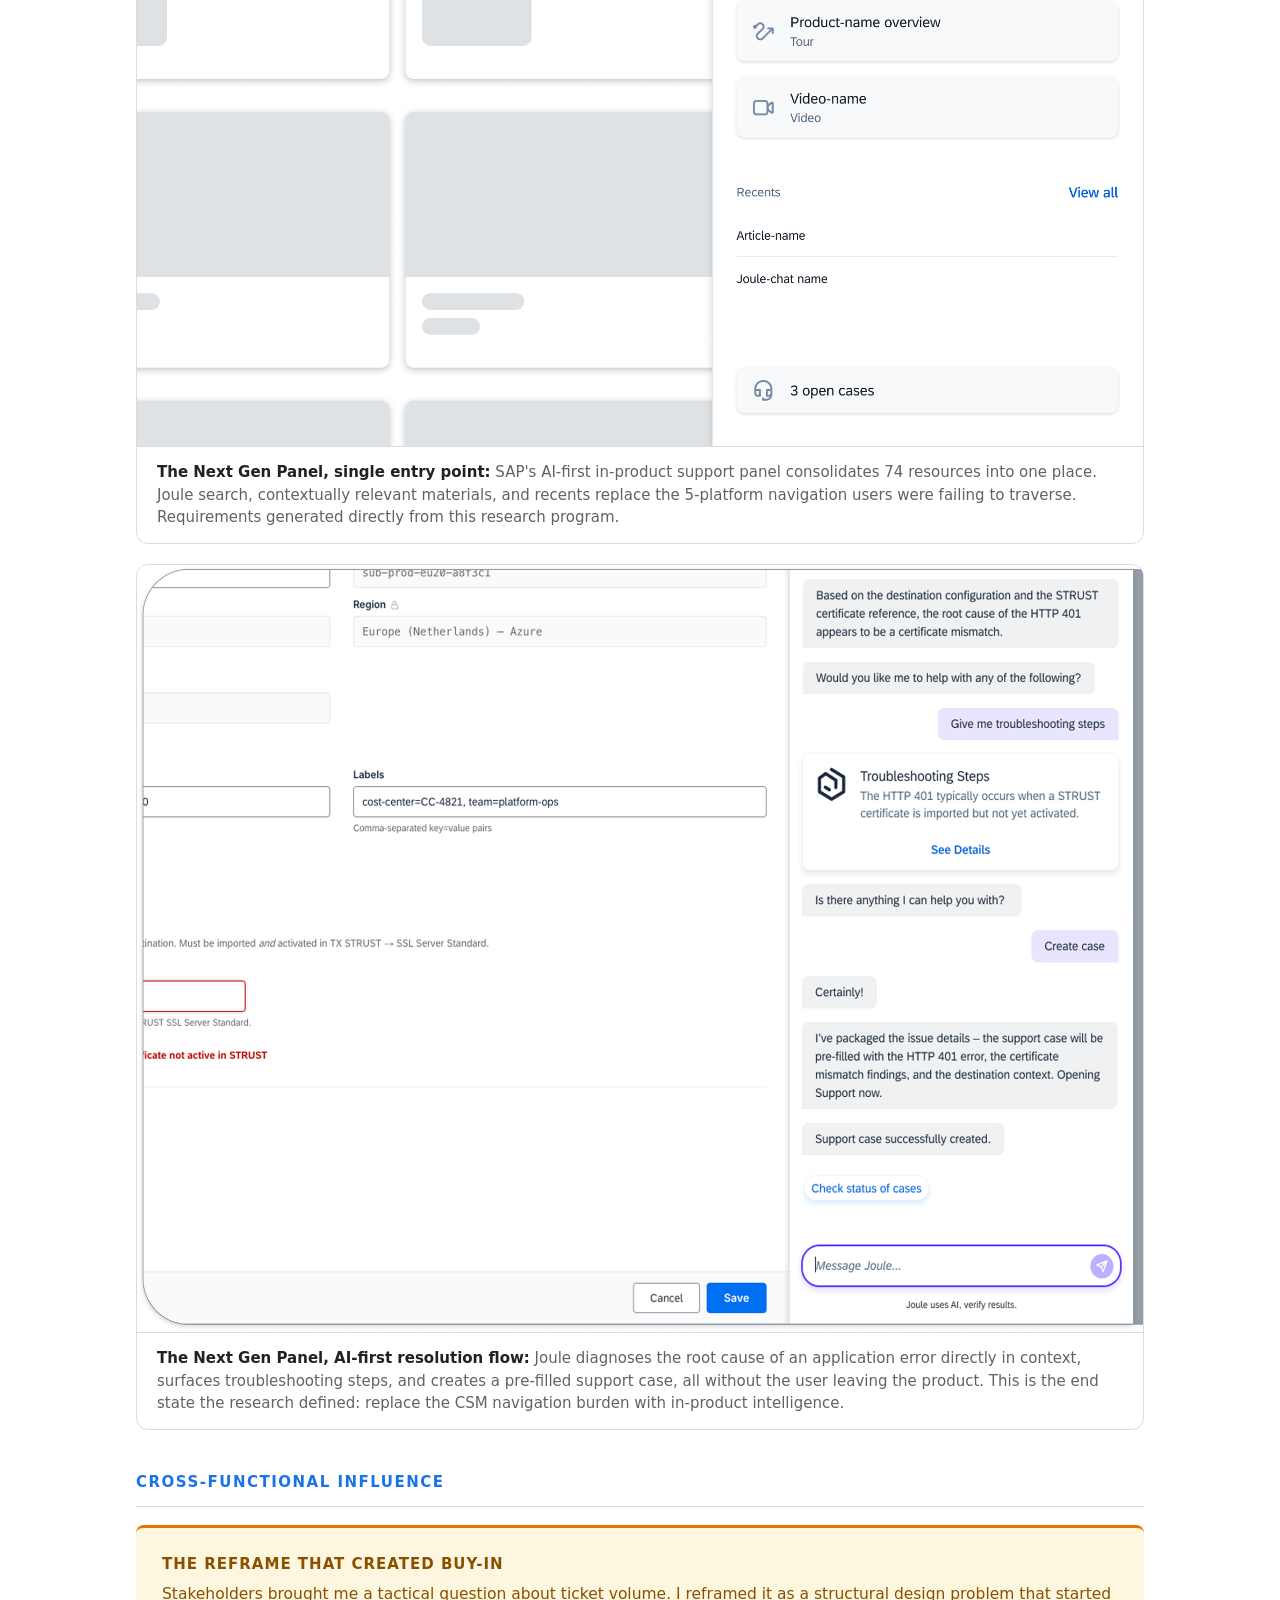
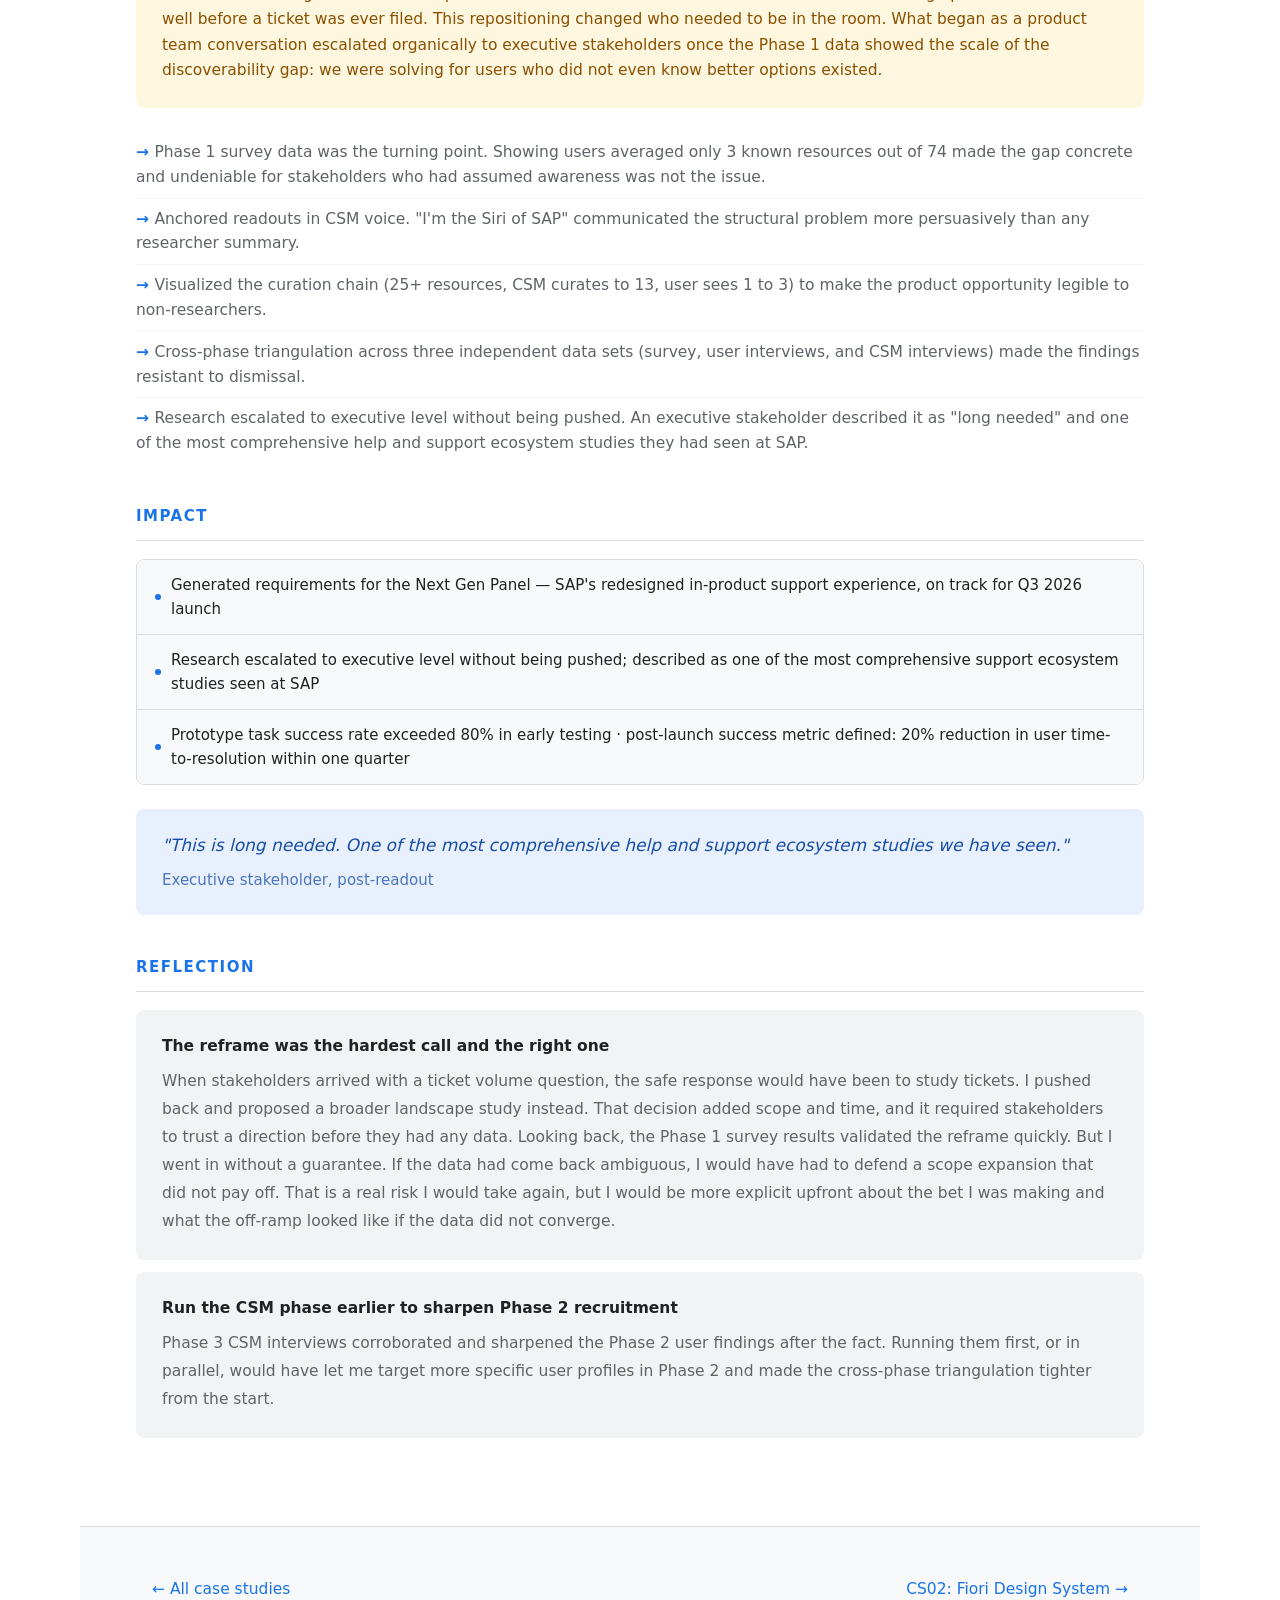
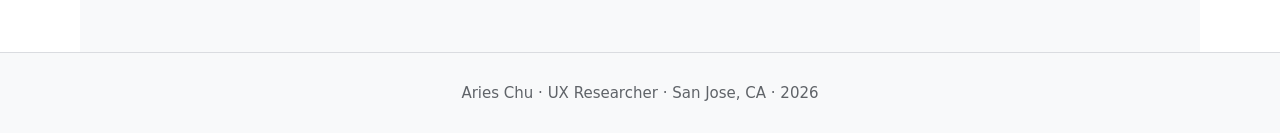
==== commit 45f67127: "Add files via upload" ====
--- a/cs01-support-landscape.html
+++ b/cs01-support-landscape.html
@@ -33,11 +33,14 @@
 </div>
 <script>
 (function(){
-  var correct='star';
+  var h='cc7fffc22c4f12d190e818690c66a232d95bd5b590fcdf50bcedebca912ea720';
   var key='portfolio_unlocked';
   if(sessionStorage.getItem(key)==='1'){document.getElementById('pw-gate').style.display='none';return;}
-  function attempt(){
-    if(document.getElementById('pw-input').value===correct){
+  async function attempt(){
+    var val=document.getElementById('pw-input').value;
+    var buf=await crypto.subtle.digest('SHA-256',new TextEncoder().encode(val));
+    var hex=Array.from(new Uint8Array(buf)).map(function(b){return b.toString(16).padStart(2,'0')}).join('');
+    if(hex===h){
       sessionStorage.setItem(key,'1');
       document.getElementById('pw-gate').style.display='none';
     } else {
--- a/style.css
+++ b/style.css
@@ -0,0 +1,1603 @@
+/* ============================================================
+   Google Cloud Design System — UXR Portfolio
+   Font: Google Sans Display (display) + Google Sans (UI) + Roboto (body)
+   Color: Google Brand Palette + Cloud Blue accent
+   ============================================================ */
+
+/* ── RESET ────────────────────────────────────────────────── */
+*,*::before,*::after{box-sizing:border-box;margin:0;padding:0}
+html{scroll-behavior:smooth}
+body{font-family:var(--font);background:var(--surface);color:var(--on-surface);line-height:1.6;-webkit-font-smoothing:antialiased}
+img{display:block;max-width:100%}
+a{color:inherit;text-decoration:none}
+::-webkit-scrollbar{width:4px}
+::-webkit-scrollbar-thumb{background:var(--outline-variant);border-radius:4px}
+
+/* ── DESIGN TOKENS ───────────────────────────────────────── */
+:root {
+    /* Brand */
+    --blue:         #1A73E8;
+    --blue-dark:    #174EA6;
+    --blue-light:   #E8F0FE;
+    --blue-mid:     #4285F4;
+
+    --red:          #D93025;
+    --red-light:    #FCE8E6;
+    --red-dark:     #C5221F;
+
+    --yellow:       #F9AB00;
+    --yellow-light: #FEF7E0;
+    --yellow-dark:  #8A5000;
+
+    --green:        #188038;
+    --green-light:  #E6F4EA;
+    --green-dark:   #137333;
+
+    /* Surfaces */
+    --surface:          #FFFFFF;
+    --surface-low:      #F8F9FA;
+    --surface-mid:      #F1F3F4;
+    --surface-high:     #E8EAED;
+    --on-surface:       #202124;
+    --on-surface-var:   #5F6368;
+
+    /* Outline */
+    --outline:          #80868B;
+    --outline-variant:  #DADCE0;
+
+    /* Elevation */
+    --shadow-1: 0 1px 2px rgba(60,64,67,.15), 0 1px 3px 1px rgba(60,64,67,.10);
+    --shadow-2: 0 1px 2px rgba(60,64,67,.20), 0 2px 6px 2px rgba(60,64,67,.12);
+    --shadow-3: 0 4px 8px 3px rgba(60,64,67,.12), 0 1px 3px rgba(60,64,67,.18);
+
+    /* Shape */
+    --r-sm:  6px;
+    --r-md:  12px;
+    --r-lg:  16px;
+    --r-xl:  24px;
+    --r-pill:9999px;
+
+    /* Type */
+    --font-display: 'Google Sans Display', 'Google Sans', 'Roboto', system-ui, sans-serif;
+    --font-ui:      'Google Sans', 'Roboto', system-ui, sans-serif;
+    --font:         'Roboto', system-ui, sans-serif;
+
+    /* Transition */
+    --ease: 0.2s cubic-bezier(.4,0,.2,1);
+
+    /* Legacy aliases (used by case-study pages) */
+    --md-primary:               var(--blue);
+    --md-on-primary:            #FFFFFF;
+    --md-primary-container:     var(--blue-light);
+    --md-on-primary-container:  var(--blue-dark);
+    --md-secondary:             #5F6368;
+    --md-on-secondary:          #FFFFFF;
+    --md-secondary-container:   var(--surface-mid);
+    --md-on-secondary-container:#202124;
+    --md-tertiary:              var(--green);
+    --md-on-tertiary:           #FFFFFF;
+    --md-tertiary-container:    var(--green-light);
+    --md-on-tertiary-container: var(--green-dark);
+    --md-error:                 var(--red);
+    --md-error-container:       var(--red-light);
+    --md-on-error-container:    var(--red-dark);
+    --md-warning:               #E37400;
+    --md-warning-container:     var(--yellow-light);
+    --md-on-warning-container:  var(--yellow-dark);
+    --md-background:            var(--surface);
+    --md-on-background:         var(--on-surface);
+    --md-surface:               var(--surface);
+    --md-on-surface:            var(--on-surface);
+    --md-surface-variant:       var(--surface-mid);
+    --md-on-surface-variant:    var(--on-surface-var);
+    --md-surface-container-lowest: var(--surface);
+    --md-surface-container-low: var(--surface-low);
+    --md-surface-container:     var(--surface-mid);
+    --md-surface-container-high:var(--surface-high);
+    --md-outline:               var(--outline);
+    --md-outline-variant:       var(--outline-variant);
+    --shape-xs:4px; --shape-sm:8px; --shape-md:8px; --shape-lg:12px; --shape-xl:24px; --shape-full:9999px;
+    --elev-1:var(--shadow-1); --elev-2:var(--shadow-2); --elev-3:var(--shadow-3);
+    --font-body: var(--font);
+}
+
+/* ── TYPE HIERARCHY ──────────────────────────────────────── */
+h1,h2,h3,.section-title,.cs-page-title,.cs-title,.phil-title,
+.hero-title,.contact-title {
+    font-family: var(--font-display);
+}
+
+/* ── NAV ─────────────────────────────────────────────────── */
+.nav {
+    position: sticky;
+    top: 0;
+    z-index: 200;
+    height: 64px;
+    background: rgba(255,255,255,0.97);
+    backdrop-filter: blur(12px);
+    -webkit-backdrop-filter: blur(12px);
+    border-bottom: 1px solid var(--outline-variant);
+    display: flex;
+    align-items: center;
+    justify-content: space-between;
+    padding: 0 48px;
+    gap: 32px;
+}
+
+.nav-logo {
+    display: flex;
+    align-items: center;
+    gap: 5px;
+    font-family: var(--font-ui);
+    font-size: 17px;
+    font-weight: 700;
+    color: var(--on-surface);
+    letter-spacing: -0.3px;
+    flex-shrink: 0;
+}
+.nav-logo-last { color: var(--blue); }
+.nav-logo span { color: var(--blue); }
+
+.nav-links {
+    display: flex;
+    gap: 2px;
+    list-style: none;
+    flex: 1;
+    justify-content: center;
+}
+.nav-links a {
+    font-family: var(--font-ui);
+    font-size: 15.5px;
+    font-weight: 500;
+    color: var(--on-surface-var);
+    padding: 7px 16px;
+    border-radius: var(--r-pill);
+    transition: background var(--ease), color var(--ease);
+}
+.nav-links a:hover {
+    background: var(--surface-mid);
+    color: var(--on-surface);
+}
+
+.nav-cta {
+    font-family: var(--font-ui);
+    font-size: 15.5px;
+    font-weight: 500;
+    background: var(--blue);
+    color: #fff;
+    padding: 9px 24px;
+    border-radius: var(--r-pill);
+    letter-spacing: 0.1px;
+    transition: background var(--ease), box-shadow var(--ease);
+    flex-shrink: 0;
+}
+.nav-cta:hover {
+    background: var(--blue-dark);
+    box-shadow: var(--shadow-1);
+}
+
+/* Back link used by case study pages */
+.nav-back {
+    font-size: 15.5px;
+    font-weight: 500;
+    color: var(--blue);
+    padding: 8px 14px;
+    border-radius: var(--r-pill);
+    display: flex;
+    align-items: center;
+    gap: 6px;
+    transition: background var(--ease);
+}
+.nav-back:hover { background: var(--blue-light); }
+
+/* Four-color accent bar — subtle easter egg on hover */
+.nav::after {
+    content: '';
+    position: absolute;
+    bottom: -1px;
+    left: 0;
+    right: 0;
+    height: 2px;
+    background: linear-gradient(to right, #4285F4 25%, #EA4335 25% 50%, #FBBC04 50% 75%, #34A853 75%);
+    opacity: 0;
+    transition: opacity var(--ease);
+}
+.nav:hover::after { opacity: 0.7; }
+
+/* ── HERO SECTION ────────────────────────────────────────── */
+.hero-section {
+    background: var(--surface);
+    overflow: hidden;
+    position: relative;
+}
+
+/* Subtle gradient background wash */
+.hero-section::before {
+    content: '';
+    position: absolute;
+    inset: 0;
+    background: radial-gradient(ellipse 80% 60% at 60% 0%, rgba(66,133,244,.06) 0%, transparent 70%),
+                radial-gradient(ellipse 40% 40% at 90% 80%, rgba(52,168,83,.04) 0%, transparent 60%);
+    pointer-events: none;
+}
+
+.hero-grid {
+    position: relative;
+    max-width: 1200px;
+    margin: 0 auto;
+    padding: 80px 48px 72px;
+    display: grid;
+    grid-template-columns: 1fr 280px;
+    gap: 80px;
+    align-items: center;
+}
+
+.hero-content {
+    display: flex;
+    flex-direction: column;
+    gap: 0;
+}
+
+/* Badge */
+.hero-badge {
+    display: inline-flex;
+    align-items: center;
+    gap: 8px;
+    background: var(--green-light);
+    color: var(--green-dark);
+    font-family: var(--font-ui);
+    font-size: 15px;
+    font-weight: 600;
+    letter-spacing: 0.2px;
+    padding: 5px 14px;
+    border-radius: var(--r-pill);
+    margin-bottom: 24px;
+    width: fit-content;
+    animation: fadeUp .4s ease both;
+}
+.hero-badge-dot {
+    width: 7px;
+    height: 7px;
+    border-radius: 50%;
+    background: var(--green);
+    flex-shrink: 0;
+    animation: pulse 2.4s ease infinite;
+}
+@keyframes pulse {
+    0%,100% { opacity:1; transform:scale(1); }
+    50%      { opacity:.6; transform:scale(.8); }
+}
+
+/* Title */
+.hero-title {
+    font-family: var(--font-display);
+    font-size: 56px;
+    font-weight: 700;
+    line-height: 1.04;
+    letter-spacing: -1.5px;
+    color: var(--on-surface);
+    margin-bottom: 20px;
+    animation: fadeUp .4s .08s ease both;
+}
+.hero-title em {
+    font-style: normal;
+    color: var(--blue);
+}
+
+/* Descriptor */
+.hero-desc {
+    font-size: 19px;
+    color: var(--on-surface-var);
+    line-height: 1.65;
+    max-width: 540px;
+    margin-bottom: 32px;
+    animation: fadeUp .4s .14s ease both;
+}
+.hero-desc strong {
+    color: var(--on-surface);
+    font-weight: 600;
+}
+
+/* Actions */
+.hero-actions {
+    display: flex;
+    gap: 12px;
+    flex-wrap: wrap;
+    margin-bottom: 56px;
+    animation: fadeUp .4s .2s ease both;
+}
+
+.btn-filled {
+    font-family: var(--font-ui);
+    font-size: 15px;
+    font-weight: 500;
+    background: var(--blue);
+    color: #fff;
+    padding: 12px 28px;
+    border-radius: var(--r-pill);
+    letter-spacing: 0.1px;
+    transition: background var(--ease), box-shadow var(--ease);
+}
+.btn-filled:hover {
+    background: var(--blue-dark);
+    box-shadow: var(--shadow-1);
+}
+
+.btn-outlined {
+    font-family: var(--font-ui);
+    font-size: 15px;
+    font-weight: 500;
+    color: var(--blue);
+    border: 1.5px solid var(--blue);
+    padding: 11px 26px;
+    border-radius: var(--r-pill);
+    letter-spacing: 0.1px;
+    transition: background var(--ease), border-color var(--ease);
+}
+.btn-outlined:hover {
+    background: var(--blue-light);
+}
+
+/* Stats strip */
+.hero-stats {
+    display: flex;
+    align-items: flex-start;
+    gap: 0;
+    animation: fadeUp .4s .26s ease both;
+}
+.stat-item {
+    display: flex;
+    flex-direction: column;
+    gap: 4px;
+    padding: 0 32px 0 0;
+    flex: 1;
+}
+.stat-item:first-child { padding-left: 0; }
+.stat-value {
+    font-family: var(--font-display);
+    font-size: 28px;
+    font-weight: 700;
+    letter-spacing: -0.5px;
+    color: var(--on-surface);
+    line-height: 1;
+}
+.stat-label {
+    font-size: 15px;
+    font-weight: 500;
+    color: var(--on-surface);
+    line-height: 1.3;
+}
+.stat-note {
+    font-size: 15px;
+    color: var(--outline);
+    line-height: 1.4;
+    margin-top: 1px;
+}
+.stat-divider {
+    width: 1px;
+    background: var(--outline-variant);
+    margin: 0 32px 0 0;
+    align-self: stretch;
+    flex-shrink: 0;
+}
+
+/* Portrait */
+.hero-portrait-col {
+    display: flex;
+    flex-direction: column;
+    align-items: center;
+    gap: 20px;
+    animation: fadeUp .4s .1s ease both;
+}
+.portrait-ring {
+    width: 228px;
+    height: 228px;
+    border-radius: 50%;
+    padding: 3px;
+    background: linear-gradient(135deg, #4285F4, #EA4335, #FBBC04, #34A853);
+}
+.portrait-img {
+    width: 100%;
+    height: 100%;
+    border-radius: 50%;
+    object-fit: cover;
+    border: 3px solid var(--surface);
+}
+.portrait-meta {
+    display: flex;
+    flex-direction: column;
+    align-items: center;
+    gap: 8px;
+}
+.meta-chip {
+    font-family: var(--font-ui);
+    font-size: 15px;
+    font-weight: 500;
+    color: var(--on-surface-var);
+    background: var(--surface-mid);
+    padding: 5px 14px;
+    border-radius: var(--r-pill);
+    border: 1px solid var(--outline-variant);
+}
+
+/* ── SECTION SHELL ───────────────────────────────────────── */
+.section { background: var(--surface); }
+.section-alt { background: var(--surface-low); }
+
+.section-inner {
+    max-width: 1200px;
+    margin: 0 auto;
+    padding: 96px 48px;
+}
+
+.section-header {
+    margin-bottom: 32px;
+}
+
+.eyebrow {
+    font-family: var(--font-ui);
+    font-size: 11px;
+    font-weight: 700;
+    letter-spacing: 1.8px;
+    text-transform: uppercase;
+    color: var(--blue);
+    margin-bottom: 14px;
+}
+.eyebrow--light { color: rgba(255,255,255,.65); }
+
+.section-title {
+    font-family: var(--font-display);
+    font-size: 32px;
+    font-weight: 700;
+    letter-spacing: -0.4px;
+    line-height: 1.12;
+    color: var(--on-surface);
+    margin-bottom: 8px;
+    max-width: 640px;
+}
+.section-sub {
+    font-size: 18px;
+    color: var(--on-surface-var);
+    line-height: 1.7;
+    max-width: 900px;
+    white-space: nowrap;
+}
+
+/* ── PRINCIPLES GRID ─────────────────────────────────────── */
+.principles-grid {
+    display: grid;
+    grid-template-columns: repeat(4, 1fr);
+    gap: 16px;
+}
+
+.principle-card {
+    border-radius: var(--r-lg);
+    padding: 28px 24px;
+    border: 1px solid var(--outline-variant);
+    background: var(--surface);
+    position: relative;
+    overflow: hidden;
+    transition: box-shadow var(--ease), transform var(--ease);
+}
+.principle-card::before {
+    content: '';
+    position: absolute;
+    top: 0; left: 0; right: 0;
+    height: 3px;
+    border-radius: var(--r-lg) var(--r-lg) 0 0;
+}
+.principle-blue::before  { background: var(--blue); }
+.principle-red::before   { background: var(--red); }
+.principle-yellow::before{ background: var(--yellow); }
+.principle-green::before { background: var(--green); }
+
+.principle-card:hover {
+    box-shadow: var(--shadow-2);
+    transform: translateY(-3px);
+}
+
+.principle-icon {
+    width: 44px;
+    height: 44px;
+    border-radius: 10px;
+    display: flex;
+    align-items: center;
+    justify-content: center;
+    margin-bottom: 16px;
+}
+.principle-blue  .principle-icon { background: var(--blue-light); color: var(--blue); }
+.principle-red   .principle-icon { background: var(--red-light);  color: var(--red); }
+.principle-yellow.principle-icon { background: var(--yellow-light); color: var(--yellow-dark); }
+.principle-yellow .principle-icon { background: var(--yellow-light); color: var(--yellow-dark); }
+.principle-green .principle-icon { background: var(--green-light); color: var(--green); }
+
+.principle-icon svg {
+    width: 20px;
+    height: 20px;
+    stroke-width: 2;
+}
+
+.principle-title {
+    font-family: var(--font-ui);
+    font-size: 16px;
+    font-weight: 600;
+    color: var(--on-surface);
+    margin-bottom: 10px;
+    line-height: 1.3;
+}
+.principle-body {
+    font-size: 15.5px;
+    color: var(--on-surface-var);
+    line-height: 1.7;
+}
+
+/* ── CASE STUDY CARDS ────────────────────────────────────── */
+.cs-card {
+    background: var(--surface);
+    border: 1px solid var(--outline-variant);
+    border-radius: var(--r-xl);
+    overflow: hidden;
+    margin-bottom: 20px;
+    transition: box-shadow var(--ease), border-color var(--ease);
+}
+.cs-card:last-child { margin-bottom: 0; }
+.cs-card:hover {
+    box-shadow: var(--shadow-2);
+    border-color: #c5d9fc;
+}
+
+.cs-card-inner {
+    display: grid;
+    grid-template-columns: 1fr 340px;
+    min-height: 320px;
+}
+.cs-card-inner--reverse {
+    grid-template-columns: 340px 1fr;
+}
+.cs-card-inner--reverse .cs-card-body {
+    order: 2;
+}
+.cs-card-inner--reverse .cs-card-image {
+    order: 1;
+}
+
+.cs-card-body {
+    padding: 48px 52px;
+    display: flex;
+    flex-direction: column;
+    justify-content: flex-start;
+}
+
+.cs-card-image {
+    background: var(--surface-mid);
+    overflow: hidden;
+}
+.cs-card-image img {
+    width: 100%;
+    height: 100%;
+    object-fit: cover;
+    transition: transform .4s ease;
+}
+.cs-card:hover .cs-card-image img {
+    transform: scale(1.03);
+}
+
+/* Tags */
+.cs-tags {
+    display: flex;
+    gap: 6px;
+    flex-wrap: wrap;
+    margin-bottom: 16px;
+}
+.tag {
+    font-family: var(--font-ui);
+    font-size: 12px;
+    font-weight: 500;
+    letter-spacing: 0.2px;
+    padding: 3px 10px;
+    border-radius: var(--r-pill);
+    border: 1px solid transparent;
+    line-height: 1.5;
+    white-space: nowrap;
+}
+.tag-blue   { background: var(--blue-light);   color: var(--blue-dark);   border-color: #A8C7FA; }
+.tag-green  { background: var(--green-light);  color: var(--green-dark);  border-color: #A8D5B5; }
+.tag-amber  { background: var(--yellow-light); color: var(--yellow-dark); border-color: #FDD663; }
+.tag-red    { background: var(--red-light);    color: var(--red-dark);    border-color: #F28B82; }
+.tag-gray   { background: var(--surface-mid);  color: var(--on-surface-var); border-color: var(--outline-variant); }
+
+.cs-meta {
+    font-family: var(--font-ui);
+    font-size: 13px;
+    font-weight: 500;
+    color: var(--outline);
+    letter-spacing: 0.8px;
+    text-transform: uppercase;
+    margin-bottom: 16px;
+}
+
+.cs-title {
+    font-family: var(--font-display);
+    font-size: 24px;
+    font-weight: 700;
+    line-height: 1.22;
+    letter-spacing: -0.5px;
+    color: var(--on-surface);
+    margin-bottom: 16px;
+}
+
+.cs-hook {
+    font-size: 16px;
+    color: var(--on-surface-var);
+    line-height: 1.75;
+    margin-bottom: 28px;
+    flex: 1;
+}
+
+/* Impact row */
+.cs-impact-row {
+    display: flex;
+    gap: 24px;
+    padding: 20px 0;
+    border-top: 1px solid var(--outline-variant);
+    border-bottom: 1px solid var(--outline-variant);
+    margin-bottom: 28px;
+}
+.cs-impact-stat {
+    display: flex;
+    flex-direction: column;
+    gap: 2px;
+}
+.impact-num {
+    font-family: var(--font-display);
+    font-size: 19px;
+    font-weight: 700;
+    color: var(--blue);
+    letter-spacing: -0.3px;
+    line-height: 1;
+}
+.impact-label {
+    font-size: 15px;
+    color: var(--on-surface-var);
+    line-height: 1.3;
+}
+
+/* CTA link */
+.cs-link {
+    display: inline-flex;
+    align-items: center;
+    gap: 8px;
+    font-family: var(--font-ui);
+    font-size: 15.5px;
+    font-weight: 500;
+    color: var(--blue);
+    padding: 10px 20px;
+    border-radius: var(--r-pill);
+    background: var(--blue-light);
+    transition: background var(--ease), box-shadow var(--ease);
+    width: fit-content;
+}
+.cs-link:hover {
+    background: #D2E3FC;
+    box-shadow: var(--shadow-1);
+}
+.cs-link svg {
+    width: 14px;
+    height: 14px;
+    stroke: currentColor;
+    transition: transform var(--ease);
+}
+.cs-link:hover svg { transform: translateX(3px); }
+
+/* ── ABOUT ───────────────────────────────────────────────── */
+.about-layout {
+    display: grid;
+    grid-template-columns: 1fr 320px;
+    gap: 80px;
+    align-items: start;
+}
+
+.about-text-col {}
+.about-p {
+    font-size: 16.5px;
+    color: var(--on-surface-var);
+    line-height: 1.9;
+    margin-bottom: 18px;
+}
+.about-p strong {
+    color: var(--on-surface);
+    font-weight: 600;
+}
+
+.skills-block {
+    margin-top: 32px;
+    display: flex;
+    flex-direction: column;
+    gap: 16px;
+}
+.skills-row {
+    display: flex;
+    flex-direction: column;
+    gap: 8px;
+}
+.skills-label {
+    font-family: var(--font-ui);
+    font-size: 11px;
+    font-weight: 700;
+    letter-spacing: 1.4px;
+    text-transform: uppercase;
+    color: var(--outline);
+}
+.skills-chips {
+    display: flex;
+    flex-wrap: wrap;
+    gap: 8px;
+}
+.skill-chip {
+    font-family: var(--font-ui);
+    font-size: 13px;
+    font-weight: 500;
+    color: var(--on-surface-var);
+    background: var(--surface-mid);
+    border: 1px solid var(--outline-variant);
+    padding: 5px 13px;
+    border-radius: var(--r-pill);
+    transition: background var(--ease), color var(--ease);
+}
+.skill-chip:hover {
+    background: var(--blue-light);
+    color: var(--blue-dark);
+    border-color: #A8C7FA;
+}
+
+/* Timeline */
+.timeline-col {}
+.timeline {}
+.tl-item {
+    display: flex;
+    gap: 16px;
+    margin-bottom: 0;
+}
+.tl-item--last .tl-spine { justify-content: flex-start; }
+.tl-spine {
+    display: flex;
+    flex-direction: column;
+    align-items: center;
+    flex-shrink: 0;
+}
+.tl-dot {
+    width: 10px;
+    height: 10px;
+    border-radius: 50%;
+    background: var(--outline-variant);
+    border: 2px solid var(--surface);
+    box-shadow: 0 0 0 2px var(--outline-variant);
+    flex-shrink: 0;
+    margin-top: 5px;
+}
+.tl-dot--current {
+    background: var(--blue);
+    box-shadow: 0 0 0 2px var(--blue-light);
+}
+.tl-line {
+    width: 2px;
+    background: var(--outline-variant);
+    flex: 1;
+    margin: 8px 0;
+    min-height: 28px;
+}
+.tl-content {
+    padding-bottom: 28px;
+    flex: 1;
+}
+.tl-item--last .tl-content { padding-bottom: 0; }
+.tl-role {
+    font-family: var(--font-ui);
+    font-size: 15px;
+    font-weight: 600;
+    color: var(--on-surface);
+    margin-bottom: 2px;
+}
+.tl-org {
+    font-size: 15px;
+    color: var(--blue);
+    margin-bottom: 3px;
+    line-height: 1.4;
+}
+.tl-meta {
+    font-size: 15px;
+    color: var(--on-surface-var);
+}
+
+/* ── CONTACT SECTION ─────────────────────────────────────── */
+.contact-section {
+    background: linear-gradient(135deg, #1A73E8 0%, #174EA6 100%);
+    position: relative;
+    overflow: hidden;
+}
+.contact-section::before {
+    content: '';
+    position: absolute;
+    inset: 0;
+    background: radial-gradient(ellipse 60% 80% at 100% 50%, rgba(66,133,244,.3) 0%, transparent 60%),
+                radial-gradient(ellipse 40% 60% at 0% 100%, rgba(52,168,83,.15) 0%, transparent 60%);
+    pointer-events: none;
+}
+
+.contact-inner {
+    position: relative;
+    max-width: 1200px;
+    margin: 0 auto;
+    padding: 88px 48px;
+    display: grid;
+    grid-template-columns: 1fr auto;
+    gap: 80px;
+    align-items: center;
+}
+
+.contact-text {}
+.contact-title {
+    font-family: var(--font-display);
+    font-size: 40px;
+    font-weight: 700;
+    letter-spacing: -0.8px;
+    color: #fff;
+    margin-bottom: 12px;
+}
+.contact-sub {
+    font-size: 17px;
+    color: rgba(255,255,255,.75);
+    line-height: 1.65;
+}
+
+.contact-cards {
+    display: flex;
+    flex-direction: column;
+    gap: 12px;
+    min-width: 300px;
+}
+.contact-card {
+    display: flex;
+    align-items: center;
+    gap: 16px;
+    background: rgba(255,255,255,.12);
+    border: 1px solid rgba(255,255,255,.2);
+    border-radius: var(--r-lg);
+    padding: 20px 22px;
+    backdrop-filter: blur(8px);
+    transition: background var(--ease), border-color var(--ease), box-shadow var(--ease);
+}
+.contact-card:hover {
+    background: rgba(255,255,255,.2);
+    border-color: rgba(255,255,255,.35);
+    box-shadow: 0 4px 16px rgba(0,0,0,.15);
+}
+.contact-card-icon {
+    width: 44px;
+    height: 44px;
+    border-radius: 10px;
+    background: rgba(255,255,255,.2);
+    display: flex;
+    align-items: center;
+    justify-content: center;
+    flex-shrink: 0;
+}
+.contact-card-icon svg {
+    width: 18px;
+    height: 18px;
+    stroke: #fff;
+    fill: none;
+    stroke-width: 2;
+    stroke-linecap: round;
+    stroke-linejoin: round;
+}
+.contact-card-label {
+    font-family: var(--font-ui);
+    font-size: 15px;
+    color: rgba(255,255,255,.65);
+    font-weight: 500;
+    margin-bottom: 3px;
+    letter-spacing: 0.3px;
+    text-transform: uppercase;
+}
+.contact-card-value {
+    font-family: var(--font-ui);
+    font-size: 15px;
+    font-weight: 500;
+    color: #fff;
+}
+
+/* ── FOOTER ──────────────────────────────────────────────── */
+.site-footer {
+    background: var(--surface-low);
+    border-top: 1px solid var(--outline-variant);
+    padding: 28px 48px;
+    text-align: center;
+}
+.site-footer p {
+    font-size: 15px;
+    color: var(--on-surface-var);
+}
+footer {
+    background: var(--surface-low);
+    border-top: 1px solid var(--outline-variant);
+    padding: 28px 48px;
+    text-align: center;
+}
+footer p {
+    font-size: 15px;
+    color: var(--on-surface-var);
+}
+
+/* ── ANIMATIONS ──────────────────────────────────────────── */
+@keyframes fadeUp {
+    from { opacity: 0; transform: translateY(14px); }
+    to   { opacity: 1; transform: translateY(0); }
+}
+
+/* ── DIVIDER ─────────────────────────────────────────────── */
+.divider { border: none; border-top: 1px solid var(--outline-variant); }
+
+/* ────────────────────────────────────────────────────────── */
+/*  CASE STUDY PAGE STYLES (preserved for cs0x pages)        */
+/* ────────────────────────────────────────────────────────── */
+
+/* CS pages use .section directly (no .section-inner wrapper) */
+.section:not(:has(.section-inner)) {
+    max-width: 1120px;
+    margin: 0 auto;
+    padding: 88px 56px;
+}
+/* Fallback for browsers without :has() support */
+@supports not selector(:has(*)) {
+    .section { max-width: 1120px; margin: 0 auto; padding: 88px 56px; }
+    .section.section-page { max-width: none; padding: 0; margin: 0; }
+}
+
+/* ── CASE STUDY PAGE HEADER ──────────────────────────────── */
+.cs-page-title {
+    font-family: var(--font-display);
+    font-size: 36px;
+    font-weight: 700;
+    line-height: 1.12;
+    letter-spacing: -0.5px;
+    color: var(--md-on-surface);
+    margin-bottom: 20px;
+}
+
+/* Snapshot grid */
+.snapshot {
+    display: grid;
+    grid-template-columns: 1fr 1fr;
+    gap: 2px;
+    border-radius: var(--shape-md);
+    overflow: hidden;
+    margin-bottom: 32px;
+    background: var(--md-outline-variant);
+    font-size: 15px;
+}
+.snap {
+    padding: 22px 24px;
+    background: var(--md-surface-container-low);
+}
+.snap-wide {
+    grid-column: 1 / -1;
+}
+.snap-lbl {
+    font-size: 15px;
+    font-weight: 700;
+    text-transform: uppercase;
+    letter-spacing: 1.4px;
+    color: var(--md-outline);
+    margin-bottom: 6px;
+}
+.snap-val {
+    color: var(--md-on-surface);
+    font-size: 15.5px;
+    line-height: 1.6;
+}
+
+/* Metrics row */
+.cs-metrics {
+    display: flex;
+    gap: 48px;
+    flex-wrap: wrap;
+    margin-bottom: 32px;
+}
+.cs-mn {
+    font-family: var(--font-display);
+    font-size: 32px;
+    font-weight: 700;
+    letter-spacing: -0.5px;
+    color: var(--md-on-surface);
+    line-height: 1;
+}
+.cs-ml {
+    font-size: 15px;
+    color: var(--md-on-surface-variant);
+    margin-top: 4px;
+}
+
+/* MD3 Tonal Button */
+.exp-btn {
+    display: inline-flex;
+    align-items: center;
+    gap: 7px;
+    font-size: 15.5px;
+    font-weight: 500;
+    color: var(--md-on-primary-container);
+    background: var(--md-primary-container);
+    border: none;
+    padding: 10px 20px;
+    border-radius: var(--shape-full);
+    cursor: pointer;
+    letter-spacing: 0.1px;
+    transition: box-shadow var(--ease), background var(--ease);
+    text-decoration: none;
+}
+.exp-btn:hover { background: #D2E3FC; box-shadow: var(--elev-1); }
+.exp-btn svg {
+    width: 14px; height: 14px;
+    stroke: var(--md-on-primary-container);
+    fill: none; stroke-width: 2.5;
+    stroke-linecap: round;
+    transition: transform var(--ease);
+}
+.exp-btn.open svg { transform: rotate(180deg); }
+
+/* ── NARRATIVE BLOCKS ────────────────────────────────────── */
+.ns { margin-bottom: 0; width: 100%; }
+
+/* CS page header tags + meta spacing */
+.tags {
+    display: flex;
+    gap: 8px;
+    flex-wrap: wrap;
+    margin-bottom: 24px;
+}
+.cs-num {
+    font-size: 15px;
+    font-weight: 600;
+    color: var(--md-outline);
+    letter-spacing: 0.8px;
+    text-transform: uppercase;
+    margin-bottom: 20px;
+}
+.ns:last-child { margin-bottom: 0; }
+.ns + .ns { margin-top: 40px; }
+.ns > .cs-figure:last-child,
+.ns > .viz-adoption-gap:last-child,
+.ns > .viz-funnel:last-child,
+.ns > .viz-survey:last-child,
+.ns > .viz-journey:last-child,
+.ns > .viz-hub-wrap:last-child,
+.ns > .viz-method-pair:last-child,
+.ns > .viz-recover:last-child,
+.ns > .viz-timeline:last-child,
+.ns > .viz-map:last-child,
+.ns > .viz-sprint:last-child,
+.ns > .viz-proposed:last-child,
+.ns > .viz-notship:last-child,
+.ns > .ops-callout:last-child,
+.ns > .quote:last-child,
+.ns > .reframe:last-child,
+.ns > .reflect:last-child,
+.ns > .impact-chips:last-child { margin-bottom: 0 !important; }
+
+.ns-h {
+    font-size: 15px;
+    font-weight: 700;
+    letter-spacing: 1.5px;
+    text-transform: uppercase;
+    color: var(--blue);
+    margin-bottom: 18px;
+    padding-bottom: 12px;
+    border-bottom: 1px solid var(--md-outline-variant);
+}
+.two-col { display: grid; grid-template-columns: 1fr 1fr; gap: 32px; }
+.ns-col h4 { font-size: 15px; font-weight: 600; color: var(--md-on-surface); margin-bottom: 12px; }
+.ns-list { list-style: none; padding-left: 0; margin: 0; }
+.ns-list li {
+    font-size: 15.5px;
+    color: var(--md-on-surface-variant);
+    padding: 8px 0 8px 0;
+    border-bottom: 1px solid var(--md-surface-container);
+    line-height: 1.6;
+}
+.ns-list li:last-child { border-bottom: none; }
+.ns-list li::before { content: "→ "; color: var(--md-primary); font-weight: 700; }
+.ns-p { font-size: 16px; color: var(--md-on-surface-variant); line-height: 1.85; }
+
+/* Insights */
+.insight-list { display: flex; flex-direction: column; gap: 12px; margin-bottom: 28px; }
+.insight {
+    display: flex; gap: 16px;
+    background: var(--md-surface-container-low);
+    border-radius: var(--shape-md);
+    padding: 24px 26px;
+    border-left: 4px solid var(--md-primary);
+}
+.in-num { font-size: 22px; font-weight: 700; color: var(--md-primary); line-height: 1; flex-shrink: 0; padding-top: 2px; }
+.in-title { font-size: 16px; font-weight: 600; color: var(--md-on-surface); margin-bottom: 6px; }
+.in-body { font-size: 15.5px; color: var(--md-on-surface-variant); line-height: 1.7; }
+
+/* Stakeholder callout */
+.sth {
+    background: var(--md-warning-container);
+    border-radius: var(--shape-md);
+    border-top: 3px solid var(--md-warning);
+    padding: 24px 26px;
+    margin-top: 0;
+    margin-bottom: 24px;
+}
+.sth-lbl { font-size: 15px; font-weight: 700; text-transform: uppercase; letter-spacing: 1px; color: var(--md-on-warning-container); margin-bottom: 6px; }
+.sth-text { font-size: 15.5px; color: var(--md-on-warning-container); line-height: 1.65; }
+
+/* Quote */
+.quote {
+    background: var(--md-primary-container);
+    border-radius: var(--shape-md);
+    padding: 22px 26px;
+    margin-bottom: 0;
+    width: 100%;
+    box-sizing: border-box;
+}
+.quote p { font-style: italic; font-size: 17px; font-weight: 500; color: var(--md-on-primary-container); line-height: 1.65; margin-bottom: 8px; }
+.quote cite { font-size: 15px; color: var(--md-on-primary-container); font-style: normal; font-weight: 500; opacity: .75; }
+
+/* Impact chips */
+.impact-chips {
+    display: flex; flex-direction: column; gap: 0;
+    border: 1px solid var(--md-outline-variant);
+    border-radius: var(--shape-md);
+    overflow: hidden;
+}
+.ic {
+    background: var(--md-surface-container-low);
+    color: var(--md-on-surface);
+    font-size: 15px;
+    font-weight: 400;
+    padding: 13px 18px;
+    border-bottom: 1px solid var(--md-outline-variant);
+    display: flex; align-items: center; gap: 10px;
+}
+.ic:last-child { border-bottom: none; }
+.ic::before { content: ''; display: inline-block; width: 6px; height: 6px; border-radius: 50%; background: var(--md-primary); flex-shrink: 0; }
+
+/* Reframe */
+.reframe { display: grid; grid-template-columns: 1fr 36px 1fr; gap: 16px; align-items: center; margin-bottom: 0; width: 100%; box-sizing: border-box; }
+.rf-box { border-radius: var(--shape-md); padding: 22px; background: var(--md-surface-container); }
+.rf-box.after { background: var(--md-primary-container); }
+.rf-mark { font-size: 15px; font-weight: 700; text-transform: uppercase; letter-spacing: 1px; color: var(--md-outline); margin-bottom: 8px; }
+.rf-box.after .rf-mark { color: var(--md-primary); }
+.rf-text { font-size: 15.5px; color: var(--md-on-surface); line-height: 1.6; }
+.rf-arrow { display: flex; align-items: center; justify-content: center; font-size: 20px; color: var(--md-primary); font-weight: 700; }
+
+/* Reflection */
+.reflect { background: var(--md-surface-container); border-radius: var(--shape-md); padding: 24px 26px; }
+.reflect-title { font-size: 15.5px; font-weight: 600; color: var(--md-on-surface); margin-bottom: 10px; }
+.reflect-body { font-size: 15.5px; color: var(--md-on-surface-variant); line-height: 1.8; }
+
+/* CS Page about */
+.about-wrap { display: grid; grid-template-columns: 1fr 288px; gap: 80px; align-items: start; }
+.about-body p { font-size: 16px; color: var(--md-on-surface-variant); line-height: 1.85; margin-bottom: 20px; }
+.about-body p strong { color: var(--md-on-surface); font-weight: 600; }
+.skills-group { margin-top: 32px; }
+.sg-label { font-size: 11px; font-weight: 700; letter-spacing: 1.4px; text-transform: uppercase; color: var(--md-outline); margin-bottom: 10px; }
+.sg-chips { display: flex; flex-wrap: wrap; gap: 8px; margin-bottom: 20px; }
+.sc { font-size: 13px; font-weight: 500; color: var(--md-on-surface-variant); background: var(--md-surface-container); padding: 5px 13px; border-radius: var(--shape-full); }
+
+/* CS page timeline */
+.tl-item { display: flex; gap: 16px; margin-bottom: 28px; }
+.tl-item:last-child { margin-bottom: 0; }
+.tl-spine { display: flex; flex-direction: column; align-items: center; }
+.tl-dot { width: 10px; height: 10px; border-radius: 50%; background: var(--md-primary); flex-shrink: 0; margin-top: 4px; }
+.tl-line { width: 2px; background: var(--md-outline-variant); flex: 1; margin-top: 6px; }
+.tl-role { font-size: 15px; font-weight: 600; color: var(--md-on-surface); }
+.tl-org { font-size: 15px; color: var(--md-primary); margin-top: 2px; }
+.tl-meta { font-size: 15px; color: var(--md-on-surface-variant); margin-top: 2px; }
+
+/* CS page contact */
+.contact-bg { background: var(--md-surface-container-low); border-top: 1px solid var(--md-outline-variant); }
+.contact-inner-cs { max-width: 1120px; margin: 0 auto; padding: 88px 56px; display: grid; grid-template-columns: 1fr auto; gap: 80px; align-items: start; }
+.contact-links { display: flex; flex-direction: column; gap: 14px; min-width: 288px; }
+.contact-card-cs { display: flex; align-items: center; gap: 16px; border-radius: var(--shape-lg); padding: 20px 22px; background: var(--md-surface); box-shadow: var(--elev-1); transition: box-shadow var(--ease); }
+.contact-card-cs:hover { box-shadow: var(--elev-2); }
+.contact-icon { width: 44px; height: 44px; border-radius: var(--shape-md); background: var(--md-primary-container); display: flex; align-items: center; justify-content: center; flex-shrink: 0; }
+.contact-icon svg { width: 17px; height: 17px; stroke: var(--md-primary); fill: none; stroke-width: 2; stroke-linecap: round; stroke-linejoin: round; }
+.contact-lbl { font-size: 15px; color: var(--md-on-surface-variant); margin-bottom: 2px; }
+.contact-val { font-size: 15px; font-weight: 500; color: var(--md-on-surface); }
+
+/* CS Page footer nav */
+.cs-nav-footer {
+    max-width: 1120px;
+    margin: 0 auto;
+    padding: 40px 56px;
+    display: flex;
+    justify-content: space-between;
+    align-items: center;
+    background: var(--md-surface-container-low);
+    border-top: 1px solid var(--md-outline-variant);
+}
+.cs-nav-link {
+    font-size: 15.5px; font-weight: 500; color: var(--md-primary);
+    padding: 10px 16px; border-radius: var(--shape-full);
+    display: flex; align-items: center; gap: 6px;
+    transition: background var(--ease);
+}
+.cs-nav-link:hover { background: var(--md-primary-container); }
+.cs-nav-link.next { flex-direction: row-reverse; }
+
+/* ── CS01 INLINE VISUALIZATIONS ─────────────────────────── */
+.viz-ecosystem { background: var(--md-primary-container); border-radius: var(--shape-lg); padding: 32px 40px; margin-top: 28px; }
+.viz-eco-label { font-size: 15px; font-weight: 700; text-transform: uppercase; letter-spacing: .8px; color: var(--md-on-primary-container); opacity: .7; margin-bottom: 24px; }
+.viz-eco-stats { display: flex; align-items: center; gap: 0; }
+.viz-eco-block { flex: 1; background: rgba(255,255,255,.55); border-radius: var(--shape-md); padding: 24px 20px; }
+.viz-eco-block--mid { background: rgba(255,255,255,.75); }
+.viz-eco-block--last { background: rgba(255,255,255,.45); }
+.viz-eco-num { font-size: 52px; font-weight: 700; color: var(--md-primary); line-height: 1; margin-bottom: 8px; }
+.viz-eco-desc { font-size: 15px; font-weight: 600; color: var(--md-on-primary-container); line-height: 1.4; }
+.viz-eco-arrow { flex-shrink: 0; width: 48px; color: var(--md-primary); padding: 0 4px; opacity: .6; }
+.viz-eco-arrow svg { width: 100%; height: 24px; }
+
+/* Operations callout */
+.ops-callout { background: var(--md-surface-container); border: 1px solid var(--md-outline-variant); border-radius: var(--shape-lg); padding: 24px 28px; margin: 24px 0; }
+.ops-title { font-size: 15px; font-weight: 700; letter-spacing: 1.2px; text-transform: uppercase; color: var(--md-outline); margin-bottom: 16px; padding-bottom: 10px; border-bottom: 1px solid var(--md-outline-variant); }
+.ops-grid { display: grid; grid-template-columns: 1fr 1fr; gap: 16px; }
+.ops-label { font-size: 15px; font-weight: 700; color: var(--md-on-surface); margin-bottom: 4px; text-transform: uppercase; letter-spacing: .8px; }
+.ops-val { font-size: 14px; color: var(--md-on-surface-variant); line-height: 1.55; }
+@media (max-width: 640px) { .ops-grid { grid-template-columns: 1fr; } }
+
+.viz-adoption-gap { background: var(--md-surface-container-low); border: 1px solid var(--md-outline-variant); border-radius: var(--shape-lg); padding: 28px; width: 100%; }
+.viz-ag-label { font-size: 15px; font-weight: 700; letter-spacing: 1px; text-transform: uppercase; color: var(--md-outline); margin-bottom: 20px; }
+.viz-ag-grid { display: grid; grid-template-columns: 80px 1fr 1fr 1fr; gap: 10px; align-items: stretch; }
+.viz-ag-row-label { font-size: 15px; font-weight: 600; color: var(--md-on-surface-variant); display: flex; align-items: center; line-height: 1.4; }
+.viz-ag-row-label.sap { color: var(--md-primary); }
+.viz-ag-card { background: var(--md-surface); border: 1px solid var(--md-outline-variant); border-radius: var(--shape-md); padding: 16px 18px; }
+.viz-ag-card.sap { border-color: #c5d9fc; background: var(--md-primary-container); }
+.viz-ag-num { font-family: var(--font-display); font-size: 32px; font-weight: 700; color: var(--md-on-surface); line-height: 1; margin-bottom: 6px; }
+.viz-ag-num span { font-size: 19px; }
+.viz-ag-num.sap { color: var(--md-primary); }
+.viz-ag-desc { font-size: 15px; color: var(--md-on-surface-variant); line-height: 1.45; }
+.viz-ag-caption { font-size: 15px; color: var(--md-on-surface-variant); margin-top: 14px; font-style: italic; }
+
+/* Adoption funnel */
+.viz-funnel { background: var(--md-surface-container-low); border: 1px solid var(--md-outline-variant); border-radius: var(--shape-lg); padding: 28px; width: 100%; }
+.viz-funnel-body { display: grid; grid-template-columns: 1fr 1fr; gap: 32px; align-items: center; margin-top: 20px; }
+.viz-funnel-step { padding: 14px 0; border-bottom: 1px dashed var(--md-outline-variant); }
+.viz-funnel-step:last-child { border-bottom: none; }
+.viz-funnel-step-title { font-size: 15px; font-weight: 700; color: var(--md-primary); margin-bottom: 3px; }
+.viz-funnel-step-title span { color: var(--md-on-surface); font-weight: 400; }
+.viz-funnel-step-desc { font-size: 15px; color: var(--md-on-surface-variant); line-height: 1.45; }
+.viz-funnel-shape { display: flex; flex-direction: column; align-items: center; gap: 3px; position: relative; }
+.viz-funnel-band { display: flex; align-items: center; justify-content: center; font-size: 15px; font-weight: 600; color: #fff; border-radius: 4px; height: 48px; }
+.band-1 { width: 100%; background: #c5d9fc; color: var(--md-primary); border: 1.5px solid #a8c4f8; font-weight: 700; }
+.band-2 { width: 82%; background: #a8c4f8; color: var(--md-on-primary-container); }
+.band-3 { width: 64%; background: var(--md-primary); }
+.band-4 { width: 46%; background: #174EA6; }
+.viz-funnel-callout { font-size: 15px; color: var(--md-primary); font-weight: 600; margin-top: 8px; text-align: center; }
+
+/* Survey */
+.viz-survey { background: var(--md-surface-container-low); border: 1px solid var(--md-outline-variant); border-radius: var(--shape-lg); padding: 28px; width: 100%; }
+.viz-survey-legend { display: flex; align-items: center; font-size: 15px; color: var(--md-on-surface-variant); margin-bottom: 20px; margin-top: 8px; }
+.viz-svy-dot { display: inline-block; width: 10px; height: 10px; border-radius: 2px; margin-right: 5px; }
+.dot-eu { background: #1A73E8; } .dot-ad { background: #174EA6; } .dot-cc { background: #a8c4f8; }
+.viz-survey-bars { display: flex; gap: 12px; align-items: flex-end; height: 180px; border-bottom: 1.5px solid var(--md-outline-variant); padding-bottom: 0; padding-top: 24px; }
+.viz-svy-group { flex: 1; display: flex; flex-direction: column; align-items: center; height: 100%; justify-content: flex-end; }
+.viz-svy-bars-row { display: flex; gap: 2px; align-items: flex-end; }
+.viz-svy-bar { width: 14px; border-radius: 2px 2px 0 0; position: relative; display: flex; align-items: flex-start; justify-content: center; }
+.viz-svy-bar span { font-size: 11px; font-weight: 600; color: var(--md-on-surface-variant); position: absolute; top: -18px; white-space: nowrap; }
+.bar-eu { background: #1A73E8; } .bar-ad { background: #174EA6; } .bar-cc { background: #a8c4f8; }
+.viz-svy-label { font-size: 15px; color: var(--md-on-surface-variant); margin-top: 6px; text-align: center; line-height: 1.3; }
+.viz-survey-footer { display: flex; gap: 16px; margin-top: 20px; flex-wrap: wrap; }
+.viz-survey-stat { flex: 1; background: var(--md-surface); border: 1px solid var(--md-outline-variant); border-radius: var(--shape-md); padding: 12px 16px; font-size: 15px; color: var(--md-on-surface-variant); min-width: 140px; }
+.viz-survey-stat.highlight { border-color: #c5d9fc; background: var(--md-primary-container); color: var(--md-on-primary-container); }
+.viz-survey-stat span { display: block; font-family: var(--font-display); font-size: 26px; font-weight: 700; color: var(--md-primary); line-height: 1.1; margin-bottom: 2px; }
+
+/* Journey */
+.viz-journey { background: var(--md-surface); border: 1px solid var(--md-outline-variant); border-radius: var(--shape-lg); padding: 28px 32px; }
+.viz-journey-label { font-size: 15px; font-weight: 700; color: var(--md-on-surface); margin-bottom: 6px; }
+.viz-journey-sub { font-size: 14px; color: var(--md-on-surface-variant); margin-bottom: 24px; line-height: 1.6; }
+.viz-journey-steps { display: flex; align-items: flex-start; gap: 0; overflow-x: auto; padding-bottom: 4px; }
+.viz-step { flex: 1; min-width: 110px; border-radius: var(--shape-sm); padding: 12px 14px; color: #fff; }
+.viz-step-num { font-size: 15px; font-weight: 700; line-height: 1.3; margin-bottom: 8px; }
+.viz-step-body { font-size: 15px; line-height: 1.5; opacity: .92; }
+.viz-step--red { background: #D93025; } .viz-step--orange { background: #FA7B17; }
+.viz-step--amber { background: #FBBC04; color: #1a1a1a; } .viz-step--green { background: #188038; } .viz-step--blue { background: #1A73E8; }
+.viz-step-arrow { flex-shrink: 0; font-size: 22px; color: var(--md-outline); padding: 10px 4px 0; line-height: 1; }
+
+/* Hub spoke */
+.viz-hub-wrap { background: var(--md-surface-container-low); border-radius: var(--shape-lg); padding: 32px; text-align: center; }
+.viz-hub-label { font-size: 15px; font-weight: 600; color: var(--md-on-surface-variant); margin-bottom: 24px; }
+.viz-hub { display: grid; grid-template-columns: repeat(3, 1fr); grid-template-rows: repeat(3, auto); gap: 10px; max-width: 560px; margin: 0 auto; align-items: center; justify-items: center; }
+.viz-hub-center { grid-column: 2; grid-row: 2; background: var(--md-primary); color: var(--md-on-primary); border-radius: var(--shape-full); width: 110px; height: 110px; display: flex; align-items: center; justify-content: center; font-size: 15px; font-weight: 700; text-align: center; padding: 12px; line-height: 1.35; }
+.viz-spoke { background: var(--md-surface); border: 1px solid var(--md-outline-variant); border-radius: var(--shape-md); font-size: 15px; font-weight: 500; color: var(--md-on-surface); padding: 9px 12px; text-align: center; line-height: 1.4; width: 100%; }
+.viz-hub-caption { font-size: 15px; color: var(--md-on-surface-variant); margin-top: 18px; line-height: 1.6; max-width: 480px; margin-left: auto; margin-right: auto; }
+
+@media (max-width: 640px) {
+    .viz-eco-stats { flex-direction: column; gap: 12px; }
+    .viz-eco-arrow { transform: rotate(90deg); }
+    .viz-journey-steps { flex-direction: column; gap: 8px; }
+    .viz-step-arrow { padding: 0; transform: rotate(90deg); align-self: center; }
+    .viz-hub { grid-template-columns: repeat(2, 1fr); }
+    .viz-hub-center { grid-column: 1 / -1; grid-row: auto; width: 90px; height: 90px; }
+}
+
+/* Research figures */
+.cs-figure { margin: 40px 0 0 0; border-radius: var(--shape-lg); overflow: hidden; background: var(--md-surface-container-low); border: 1px solid var(--md-outline-variant); width: 100%; box-sizing: border-box; }
+.cs-figure img { width: 100%; height: 340px; object-fit: cover; object-position: center top; display: block; }
+.cs-figure-wide img { height: 420px; object-position: center center; }
+.cs-figure figcaption { padding: 14px 20px; font-size: 15px; color: var(--md-on-surface-variant); line-height: 1.5; border-top: 1px solid var(--md-outline-variant); }
+.cs-figure figcaption strong { color: var(--md-on-surface); font-weight: 600; }
+.cs-figure-row { display: grid; grid-template-columns: 1fr 1fr; gap: 20px; margin: 40px 0; }
+.cs-figure-row .cs-figure { margin: 0; }
+.cs-figure-narrow { max-width: 380px; }
+.cs-figure-wide { background: #fff; }
+.cs-figure-placeholder { width: 100%; min-height: 220px; display: flex; flex-direction: column; align-items: center; justify-content: center; gap: 10px; background: var(--md-surface-container-low); color: var(--md-on-surface-variant); font-size: 15px; }
+.cs-figure-placeholder svg { width: 32px; height: 32px; opacity: .4; }
+.cs-figure-placeholder span { opacity: .55; font-style: italic; }
+
+/* CS03 method pair */
+.viz-method-pair { background: var(--md-surface-container-low); border: 1px solid var(--md-outline-variant); border-radius: var(--shape-lg); padding: 32px 32px 28px; margin-bottom: 40px; }
+.vmp-title { font-family: var(--font-ui); font-weight: 500; font-size: 19px; color: var(--md-on-surface); margin-bottom: 4px; }
+.vmp-sub { font-size: 15.5px; color: var(--md-on-surface-variant); margin-bottom: 24px; line-height: 1.5; }
+.vmp-grid { display: grid; grid-template-columns: 1fr auto 1fr; gap: 20px; align-items: stretch; }
+.vmp-card { background: #fff; border: 1px solid var(--md-outline-variant); border-radius: var(--shape-md); padding: 20px 20px 18px; display: flex; flex-direction: column; }
+.vmp-tag { display: inline-block; align-self: flex-start; font-size: 15px; font-weight: 700; letter-spacing: .6px; text-transform: uppercase; color: var(--md-primary); background: var(--md-primary-container); padding: 4px 10px; border-radius: var(--shape-full); margin-bottom: 12px; }
+.vmp-h { font-family: var(--font-ui); font-weight: 500; font-size: 16px; color: var(--md-on-surface); margin-bottom: 8px; }
+.vmp-body { font-size: 15px; color: var(--md-on-surface-variant); line-height: 1.55; flex: 1; margin-bottom: 12px; }
+.vmp-out { font-size: 15px; color: var(--md-on-surface-variant); padding-top: 10px; border-top: 1px dashed var(--md-outline-variant); }
+.vmp-out strong { color: var(--md-primary); font-weight: 700; }
+.vmp-arrow { display: flex; align-items: center; justify-content: center; color: var(--md-outline-variant); font-size: 24px; font-weight: 300; }
+.vmp-footer { margin-top: 20px; padding-top: 16px; border-top: 1px solid var(--md-outline-variant); font-size: 14px; color: var(--md-on-surface-variant); font-style: italic; line-height: 1.55; }
+@media (max-width: 720px) { .vmp-grid { grid-template-columns: 1fr; } .vmp-arrow { transform: rotate(90deg); padding: 4px 0; } }
+
+/* CS03 recovery */
+.viz-recover { background: var(--md-surface-container-low); border: 1px solid var(--md-outline-variant); border-radius: var(--shape-lg); padding: 32px; margin-bottom: 40px; }
+.vr-title { font-family: var(--font-ui); font-weight: 500; font-size: 19px; color: var(--md-on-surface); margin-bottom: 20px; }
+.vr-grid { display: grid; grid-template-columns: repeat(4, 1fr); gap: 16px; }
+.vr-item { background: #fff; border: 1px solid var(--md-outline-variant); border-radius: var(--shape-md); padding: 18px 16px 16px; display: flex; flex-direction: column; }
+.vr-item--strike { background: #fdf3f3; border-color: #f4c9c9; }
+.vr-glyph { width: 34px; height: 34px; border-radius: var(--shape-full); background: var(--md-primary-container); color: var(--md-primary); display: flex; align-items: center; justify-content: center; font-size: 17px; font-weight: 500; margin-bottom: 12px; }
+.vr-glyph--x { background: #fbe0e0; color: #C5221F; }
+.vr-h { font-family: var(--font-ui); font-weight: 500; font-size: 15px; color: var(--md-on-surface); margin-bottom: 6px; line-height: 1.35; }
+.vr-item--strike .vr-h { text-decoration: line-through; text-decoration-color: #C5221F; text-decoration-thickness: 1.5px; }
+.vr-body { font-size: 14px; color: var(--md-on-surface-variant); line-height: 1.55; flex: 1; margin-bottom: 12px; }
+.vr-count { font-size: 15px; font-weight: 700; letter-spacing: .5px; text-transform: uppercase; color: var(--md-primary); padding-top: 10px; border-top: 1px solid var(--md-outline-variant); }
+.vr-item--strike .vr-count { color: #C5221F; border-top-color: #f4c9c9; }
+@media (max-width: 900px) { .vr-grid { grid-template-columns: repeat(2, 1fr); } }
+@media (max-width: 500px) { .vr-grid { grid-template-columns: 1fr; } }
+
+/* CS01 timeline */
+.viz-timeline { background: var(--md-surface-container-low); border: 1px solid var(--md-outline-variant); border-radius: var(--shape-lg); padding: 28px 28px 24px; margin-bottom: 40px; }
+.vtl-title { font-family: var(--font-ui); font-weight: 500; font-size: 17px; color: var(--md-on-surface); margin-bottom: 22px; }
+.vtl-track { display: grid; grid-template-columns: 1fr 40px 1fr 40px 1fr; align-items: stretch; gap: 0; }
+.vtl-phase { background: #fff; border: 1px solid var(--md-outline-variant); border-radius: var(--shape-md); padding: 18px 18px 16px; position: relative; border-top: 3px solid var(--md-primary); }
+.vtl-phase--1 { border-top-color: #4285F4; } .vtl-phase--2 { border-top-color: #1A73E8; } .vtl-phase--3 { border-top-color: #174EA6; }
+.vtl-num { font-family: var(--font-ui); font-weight: 700; font-size: 15px; letter-spacing: .6px; text-transform: uppercase; color: var(--md-primary); margin-bottom: 2px; }
+.vtl-when { font-size: 15px; color: var(--md-outline); margin-bottom: 10px; font-weight: 500; }
+.vtl-method { font-family: var(--font-ui); font-weight: 500; font-size: 15.5px; color: var(--md-on-surface); line-height: 1.4; margin-bottom: 8px; }
+.vtl-n { display: inline-block; font-size: 15px; font-weight: 700; letter-spacing: .4px; color: var(--md-primary); background: var(--md-primary-container); padding: 3px 10px; border-radius: var(--shape-full); margin-bottom: 10px; }
+.vtl-out { font-size: 15px; color: var(--md-on-surface-variant); line-height: 1.5; padding-top: 10px; border-top: 1px dashed var(--md-outline-variant); }
+.vtl-connector { display: flex; align-items: center; justify-content: center; color: var(--md-outline-variant); font-size: 20px; }
+.vtl-connector::before { content: ''; display: block; width: 100%; height: 2px; background: repeating-linear-gradient(to right, var(--md-outline-variant) 0, var(--md-outline-variant) 4px, transparent 4px, transparent 8px); }
+.vtl-footer { margin-top: 18px; padding-top: 14px; border-top: 1px solid var(--md-outline-variant); font-size: 14px; color: var(--md-on-surface-variant); font-style: italic; line-height: 1.55; }
+@media (max-width: 900px) { .vtl-track { grid-template-columns: 1fr; gap: 12px; } .vtl-connector { display: none; } }
+
+/* CS02 finding map */
+.viz-map { background: var(--md-surface-container-low); border: 1px solid var(--md-outline-variant); border-radius: var(--shape-lg); padding: 28px; margin-bottom: 40px; }
+.vmap-title { font-family: var(--font-ui); font-weight: 500; font-size: 17px; color: var(--md-on-surface); margin-bottom: 24px; }
+.vmap-header { display: grid; grid-template-columns: 1fr 60px 1fr; gap: 12px; padding-bottom: 12px; border-bottom: 1px solid var(--md-outline-variant); margin-bottom: 16px; }
+.vmap-h-finding, .vmap-h-ship { font-size: 15px; font-weight: 700; letter-spacing: .7px; text-transform: uppercase; color: var(--md-outline); }
+.vmap-h-ship { color: var(--md-primary); }
+.vmap-row { display: grid; grid-template-columns: 1fr 60px 1fr; gap: 12px; align-items: stretch; margin-bottom: 14px; }
+.vmap-row:last-child { margin-bottom: 0; }
+.vmap-finding, .vmap-ship { background: #fff; border: 1px solid var(--md-outline-variant); border-radius: var(--shape-md); padding: 16px 18px 14px; display: flex; flex-direction: column; }
+.vmap-ship { background: var(--md-primary-container); border-color: #c5d9fc; }
+.vmap-tag { align-self: flex-start; font-size: 15px; font-weight: 700; letter-spacing: .6px; text-transform: uppercase; color: var(--md-outline); background: var(--md-surface-container); padding: 3px 8px; border-radius: var(--shape-full); margin-bottom: 8px; }
+.vmap-tag--ship { color: var(--md-primary); background: #fff; }
+.vmap-h { font-family: var(--font-ui); font-weight: 500; font-size: 15.5px; color: var(--md-on-surface); line-height: 1.4; margin-bottom: 6px; }
+.vmap-body { font-size: 15px; color: var(--md-on-surface-variant); line-height: 1.55; }
+.vmap-arrow { display: flex; align-items: center; justify-content: center; color: var(--md-primary); font-size: 22px; font-weight: 500; }
+@media (max-width: 720px) { .vmap-header { grid-template-columns: 1fr; } .vmap-header .vmap-h-arrow { display: none; } .vmap-row { grid-template-columns: 1fr; gap: 8px; } .vmap-arrow { transform: rotate(90deg); padding: 4px 0; } }
+
+/* CS03 sprint */
+.viz-sprint { background: var(--md-surface-container-low); border: 1px solid var(--md-outline-variant); border-radius: var(--shape-lg); padding: 28px; margin-bottom: 40px; }
+.vsp-title { font-family: var(--font-ui); font-weight: 500; font-size: 19px; color: var(--md-on-surface); margin-bottom: 4px; }
+.vsp-sub { font-size: 15px; color: var(--md-on-surface-variant); line-height: 1.5; margin-bottom: 22px; }
+.vsp-grid { display: grid; grid-template-columns: 1fr 1fr; gap: 20px; }
+.vsp-week { background: #fff; border: 1px solid var(--md-outline-variant); border-radius: var(--shape-md); padding: 18px 20px 16px; border-top: 3px solid var(--md-primary); }
+.vsp-week:first-child { border-top-color: #4285F4; } .vsp-week:last-child { border-top-color: #174EA6; }
+.vsp-week-label { font-family: var(--font-ui); font-weight: 700; font-size: 15px; letter-spacing: .7px; text-transform: uppercase; color: var(--md-primary); margin-bottom: 14px; padding-bottom: 10px; border-bottom: 1px solid var(--md-outline-variant); }
+.vsp-day { display: grid; grid-template-columns: 80px 1fr; gap: 12px; padding: 8px 0; align-items: start; border-bottom: 1px dashed var(--md-outline-variant); }
+.vsp-day:last-child { border-bottom: none; padding-bottom: 0; } .vsp-day:first-of-type { padding-top: 0; }
+.vsp-day-num { font-size: 15px; font-weight: 700; letter-spacing: .4px; color: var(--md-outline); text-transform: uppercase; padding-top: 2px; }
+.vsp-day-body { font-size: 14px; color: var(--md-on-surface-variant); line-height: 1.55; }
+.vsp-day-body strong { color: var(--md-on-surface); font-weight: 600; }
+@media (max-width: 720px) { .vsp-grid { grid-template-columns: 1fr; } }
+
+/* CS03 proposed */
+.viz-proposed { background: var(--md-surface-container-low); border: 1px solid var(--md-outline-variant); border-radius: var(--shape-lg); padding: 28px; margin-bottom: 40px; }
+.vp-title { font-family: var(--font-ui); font-weight: 500; font-size: 19px; color: var(--md-on-surface); margin-bottom: 4px; }
+.vp-sub { font-size: 15px; color: var(--md-on-surface-variant); line-height: 1.55; margin-bottom: 20px; }
+.vp-grid { display: grid; grid-template-columns: 1fr 1fr; gap: 20px; }
+.vp-card { margin: 0; background: #fff; border: 1px solid var(--md-outline-variant); border-radius: var(--shape-md); padding: 16px 16px 14px; display: flex; flex-direction: column; }
+.vp-card img { width: 100%; height: auto; display: block; border-radius: var(--shape-sm, 8px); background: #fafbfc; margin-bottom: 12px; }
+.vp-card figcaption { font-size: 14px; color: var(--md-on-surface-variant); line-height: 1.55; }
+.vp-card figcaption strong { color: var(--md-on-surface); font-weight: 600; }
+@media (max-width: 720px) { .vp-grid { grid-template-columns: 1fr; } }
+
+/* CS03 notship */
+.viz-notship { background: #fdf6f6; border: 1px solid #f2d5d3; border-radius: var(--shape-lg); padding: 28px 28px 24px; margin-bottom: 40px; position: relative; }
+.vns-header { margin-bottom: 20px; }
+.vns-tag { display: inline-block; font-size: 15px; font-weight: 700; letter-spacing: .7px; text-transform: uppercase; color: #C5221F; background: #fbe0e0; padding: 4px 10px; border-radius: var(--shape-full); margin-bottom: 10px; }
+.vns-title { font-family: var(--font-ui); font-weight: 500; font-size: 19px; color: var(--md-on-surface); margin-bottom: 4px; }
+.vns-sub { font-size: 15px; color: var(--md-on-surface-variant); line-height: 1.55; }
+.vns-figure { margin: 0; background: #fff; border: 1px solid #f2d5d3; border-radius: var(--shape-md); padding: 16px 16px 14px; }
+.vns-figure img { width: 100%; height: auto; display: block; border-radius: var(--shape-sm, 8px); background: #fafbfc; margin-bottom: 12px; }
+.vns-figure figcaption { font-size: 14px; color: var(--md-on-surface-variant); line-height: 1.55; }
+
+/* Tags from old CSS */
+.t-blue  { background: var(--md-primary-container); color: var(--md-on-primary-container); border-color: #A8C7FA; }
+.t-green { background: var(--md-tertiary-container); color: var(--md-on-tertiary-container); border-color: #A8D5B5; }
+.t-amber { background: var(--md-warning-container); color: var(--md-on-warning-container); border-color: #FDD663; }
+.t-red   { background: var(--md-error-container);  color: var(--md-on-error-container);  border-color: #F28B82; }
+.t-gray  { background: var(--md-surface-container); color: var(--md-on-surface-variant); border-color: var(--md-outline-variant); }
+
+/* Glance strip for old cards */
+.cs-glance { display: flex; flex-wrap: wrap; gap: 8px 20px; align-items: center; padding: 12px 0; margin-bottom: 20px; border-top: 1px solid var(--md-outline-variant); border-bottom: 1px solid var(--md-outline-variant); }
+.cs-glance-item { font-size: 15px; color: var(--md-on-surface-variant); letter-spacing: .1px; display: inline-flex; align-items: baseline; gap: 6px; position: relative; }
+.cs-glance-item strong { font-family: var(--font-ui); font-weight: 700; color: var(--md-primary); font-size: 15.5px; letter-spacing: 0; }
+.cs-glance-item + .cs-glance-item::before { content: ''; display: inline-block; width: 3px; height: 3px; border-radius: 50%; background: var(--md-outline-variant); margin-right: 14px; align-self: center; }
+
+/* Btn primary / ghost from old CSS */
+.btn-primary { font-size: 15px; font-weight: 500; background: var(--md-primary); color: var(--md-on-primary); padding: 11px 28px; border-radius: var(--shape-xl); letter-spacing: .1px; transition: box-shadow var(--ease), background var(--ease); display: inline-block; }
+.btn-primary:hover { box-shadow: var(--elev-1); background: #1557B0; }
+.btn-ghost { font-size: 15px; font-weight: 500; color: var(--md-primary); border: 1.5px solid var(--md-primary); padding: 10px 26px; border-radius: var(--shape-xl); letter-spacing: .1px; transition: background var(--ease); display: inline-block; }
+.btn-ghost:hover { background: var(--md-primary-container); }
+
+/* ── RESPONSIVE ──────────────────────────────────────────── */
+@media (max-width: 1100px) {
+    .hero-title { font-size: 52px; }
+    .hero-grid { gap: 48px; }
+}
+
+@media (max-width: 960px) {
+    .nav { padding: 0 24px; }
+    .nav-links { display: none; }
+
+    .hero-grid {
+        grid-template-columns: 1fr;
+        padding: 56px 24px 48px;
+        gap: 40px;
+    }
+    .hero-title { font-size: 44px; letter-spacing: -1.5px; }
+    .hero-portrait-col {
+        flex-direction: row;
+        align-items: center;
+        gap: 24px;
+        order: -1;
+    }
+    .portrait-ring { width: 96px; height: 96px; flex-shrink: 0; }
+    .portrait-meta { flex-direction: row; flex-wrap: wrap; }
+
+    .hero-stats { flex-wrap: wrap; gap: 24px; }
+    .stat-divider { display: none; }
+    .stat-item { padding: 0; flex: 0 0 calc(50% - 12px); }
+
+    .section-inner { padding: 64px 24px; }
+    .principles-grid { grid-template-columns: 1fr 1fr; gap: 14px; }
+
+    .cs-card-inner { grid-template-columns: 1fr; }
+    .cs-card-inner--reverse { grid-template-columns: 1fr; }
+    .cs-card-inner--reverse .cs-card-body { order: 1; }
+    .cs-card-inner--reverse .cs-card-image { order: 2; }
+    .cs-card-body { padding: 28px 24px; }
+    .cs-card-image { min-height: 220px; }
+
+    .about-layout { grid-template-columns: 1fr; gap: 48px; }
+    .contact-inner { grid-template-columns: 1fr; gap: 40px; padding: 64px 24px; }
+    .contact-cards { min-width: unset; }
+
+    /* cs pages */
+    .section { padding: 64px 24px; }
+    .two-col { grid-template-columns: 1fr; }
+    .reframe { grid-template-columns: 1fr; }
+    .rf-arrow { display: none; }
+    .about-wrap { grid-template-columns: 1fr; gap: 48px; }
+    .cs-page-title { font-size: 30px; }
+    .cs-nav-footer { padding: 28px 24px; flex-direction: column; gap: 12px; align-items: flex-start; }
+    .cs-figure-row { grid-template-columns: 1fr; }
+    .cs-figure-narrow { max-width: 100%; }
+    .snapshot { grid-template-columns: 1fr; gap: 1px; }
+}
+
+@media (max-width: 600px) {
+    .hero-title { font-size: 36px; letter-spacing: -1px; }
+    .hero-actions { flex-direction: column; align-items: flex-start; }
+    .principles-grid { grid-template-columns: 1fr; }
+    .cs-impact-row { flex-wrap: wrap; gap: 16px; }
+    .cs-page-title { font-size: 26px; }
+    .stat-item { flex: 0 0 100%; }
+}
+
+/* ── PUBLICATIONS ────────────────────────────────────── */
+.pub-list {
+    display: flex;
+    flex-direction: column;
+    gap: 2px;
+    border-radius: var(--shape-lg);
+    overflow: hidden;
+    background: var(--md-outline-variant);
+}
+.pub-item {
+    background: var(--md-surface-container-low);
+    padding: 28px 32px;
+}
+.pub-meta {
+    display: flex;
+    align-items: center;
+    gap: 12px;
+    margin-bottom: 10px;
+}
+.pub-venue {
+    font-size: 15px;
+    font-weight: 700;
+    text-transform: uppercase;
+    letter-spacing: 1px;
+    color: var(--md-primary);
+    background: var(--md-primary-container);
+    padding: 3px 10px;
+    border-radius: var(--shape-full);
+}
+.pub-year {
+    font-size: 15px;
+    font-weight: 600;
+    color: var(--md-outline);
+}
+.pub-title {
+    font-family: var(--font-display);
+    font-size: 17px;
+    font-weight: 600;
+    color: var(--md-on-surface);
+    line-height: 1.45;
+    margin-bottom: 6px;
+}
+.pub-authors {
+    font-size: 15px;
+    color: var(--md-on-surface-variant);
+    margin-bottom: 4px;
+}
+.pub-conf {
+    font-size: 14px;
+    color: var(--md-outline);
+    margin-bottom: 14px;
+    line-height: 1.5;
+}
+.pub-links {
+    display: flex;
+    gap: 12px;
+    flex-wrap: wrap;
+}
+.pub-link {
+    font-size: 14px;
+    font-weight: 600;
+    color: var(--md-primary);
+    text-decoration: none;
+    padding: 5px 14px;
+    border: 1.5px solid var(--md-primary);
+    border-radius: var(--shape-full);
+    transition: background .15s, color .15s;
+}
+.pub-link:hover {
+    background: var(--md-primary);
+    color: #fff;
+}
+.pub-link-doi {
+    color: var(--md-outline);
+    border-color: var(--md-outline-variant);
+}
+.pub-link-doi:hover {
+    background: var(--md-outline);
+    color: #fff;
+}
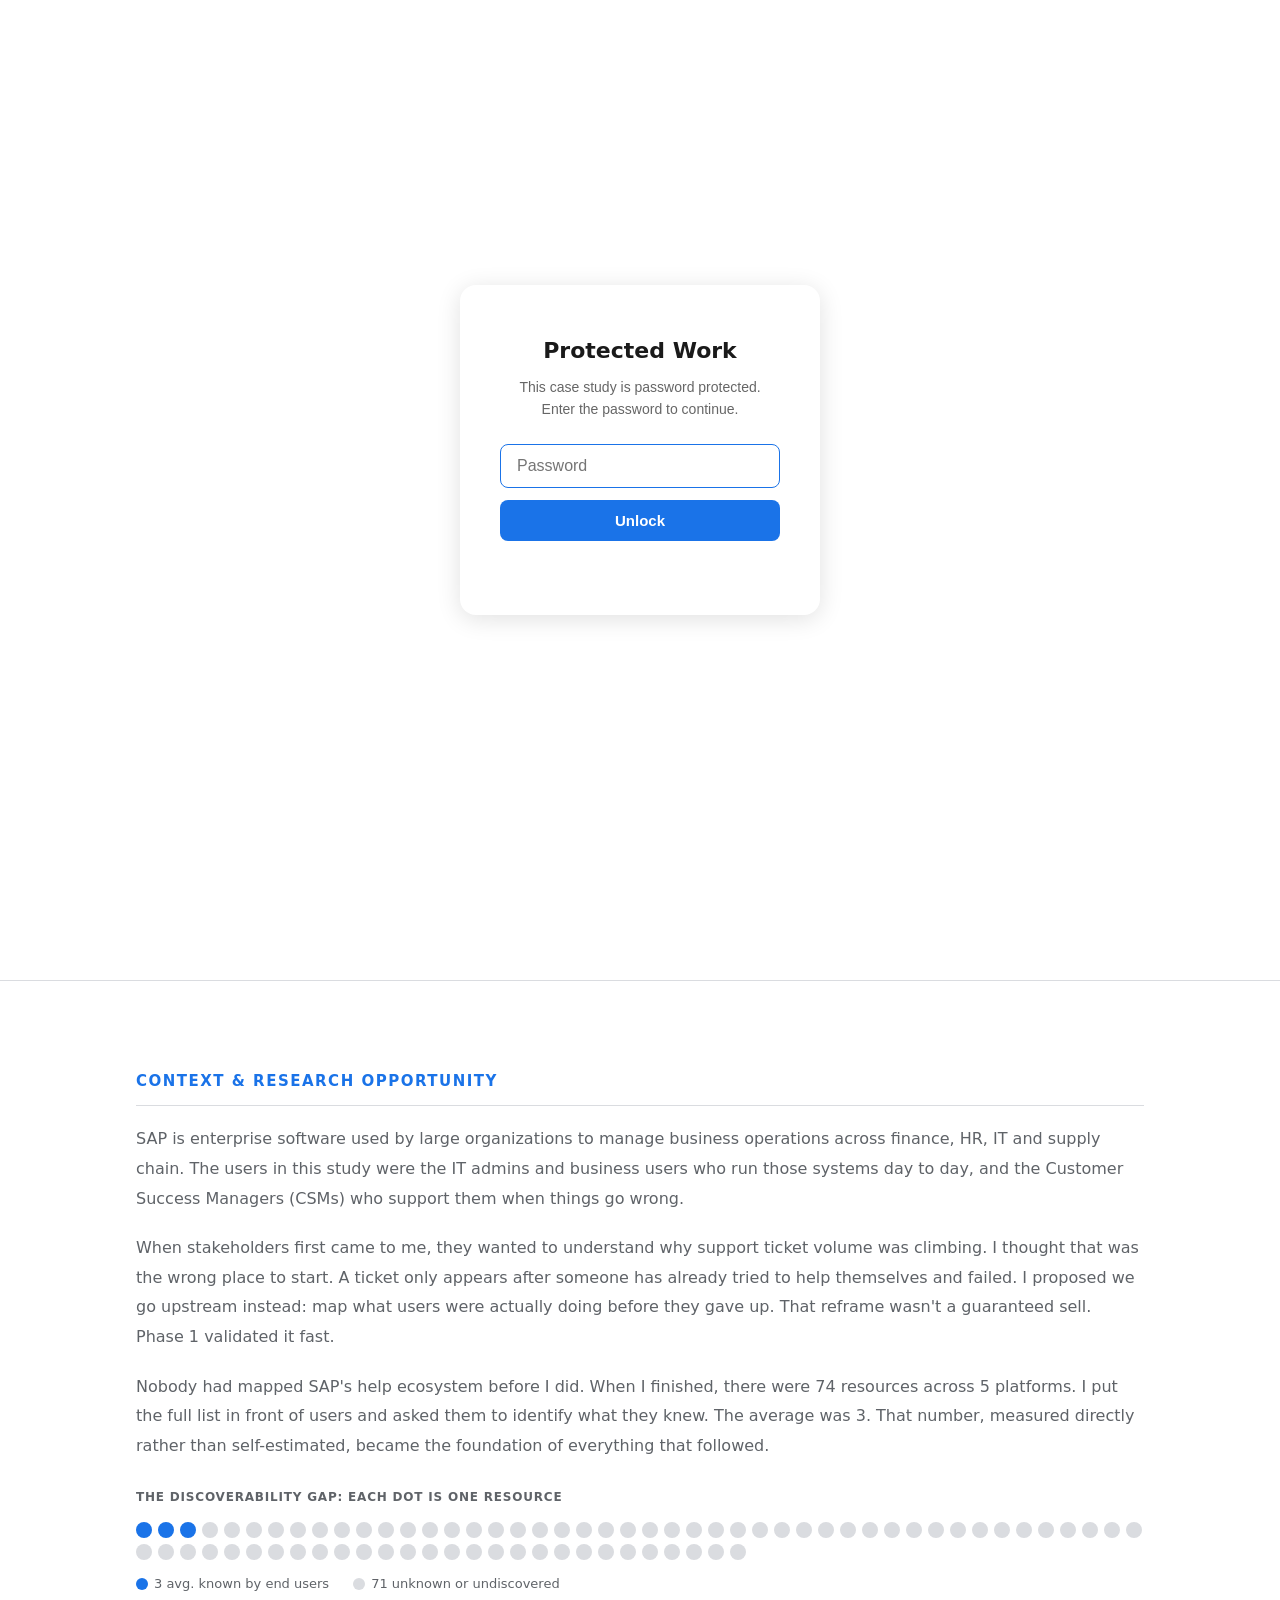
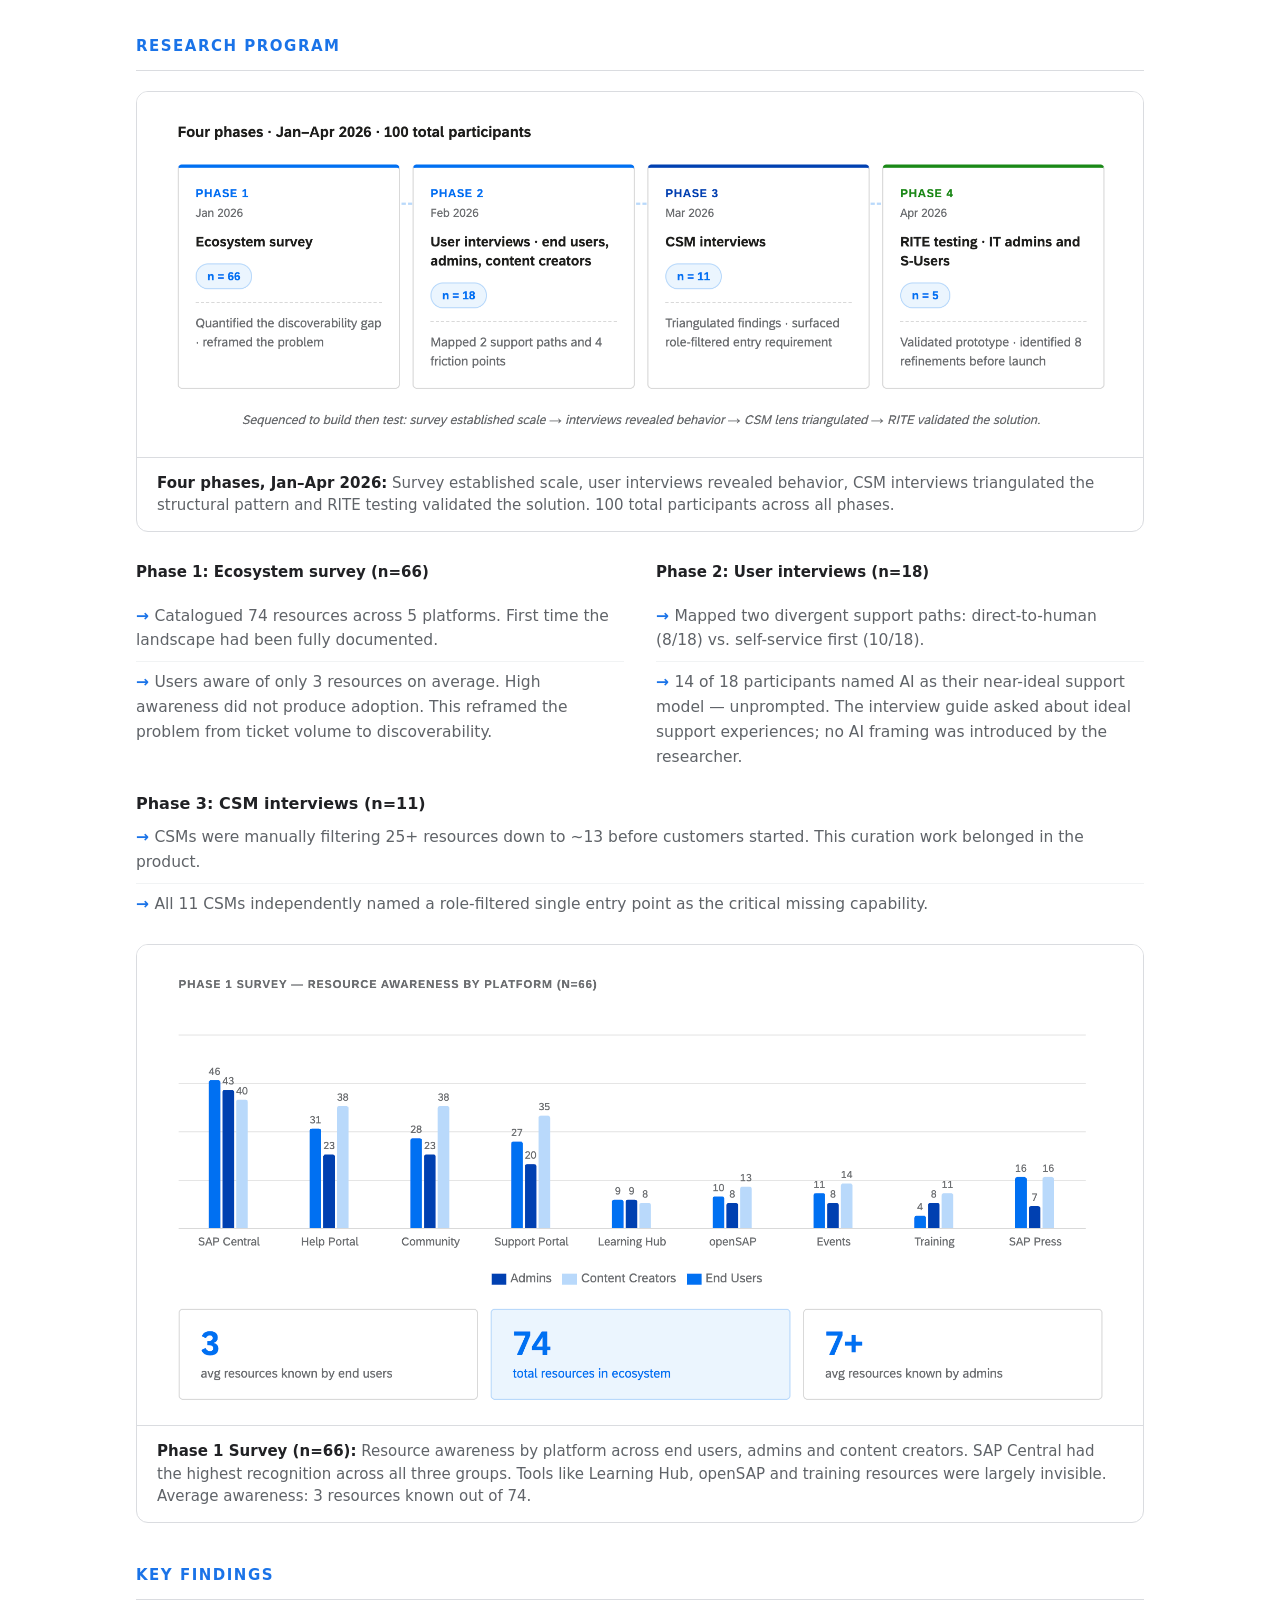
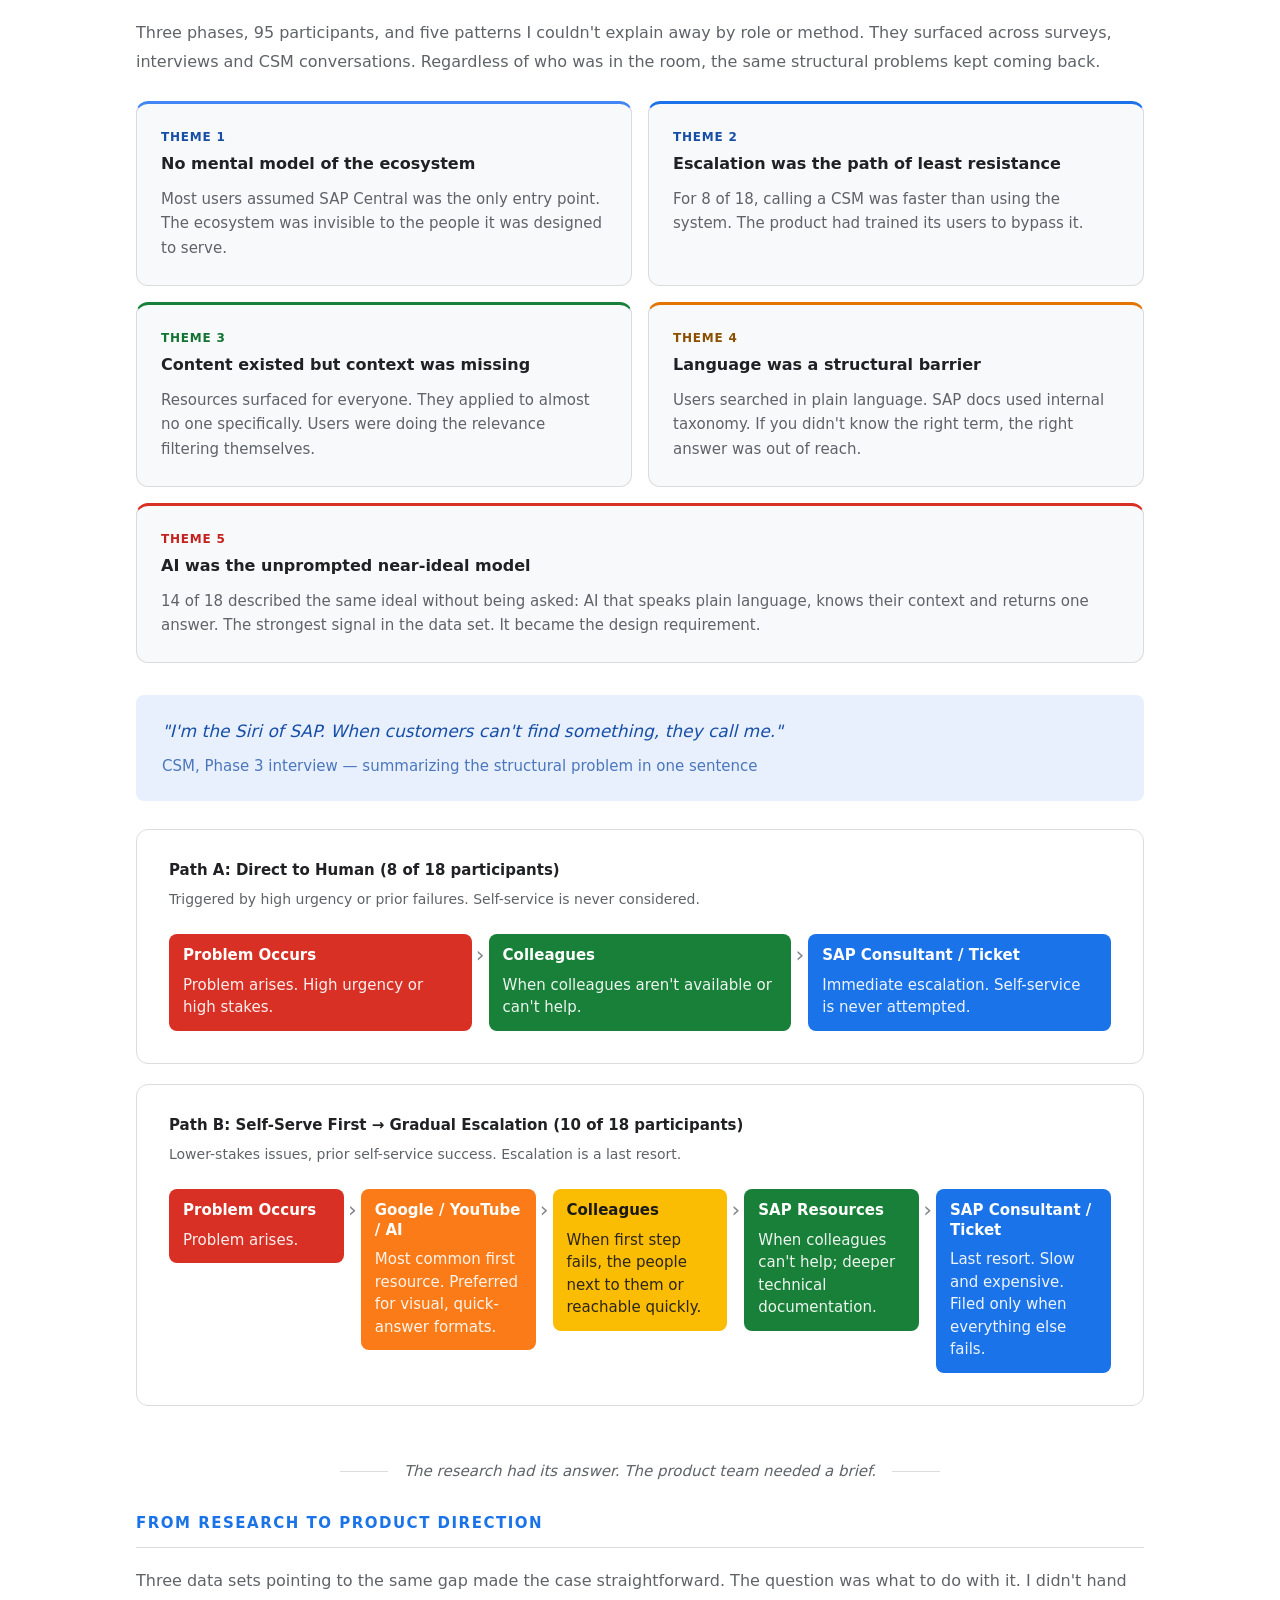
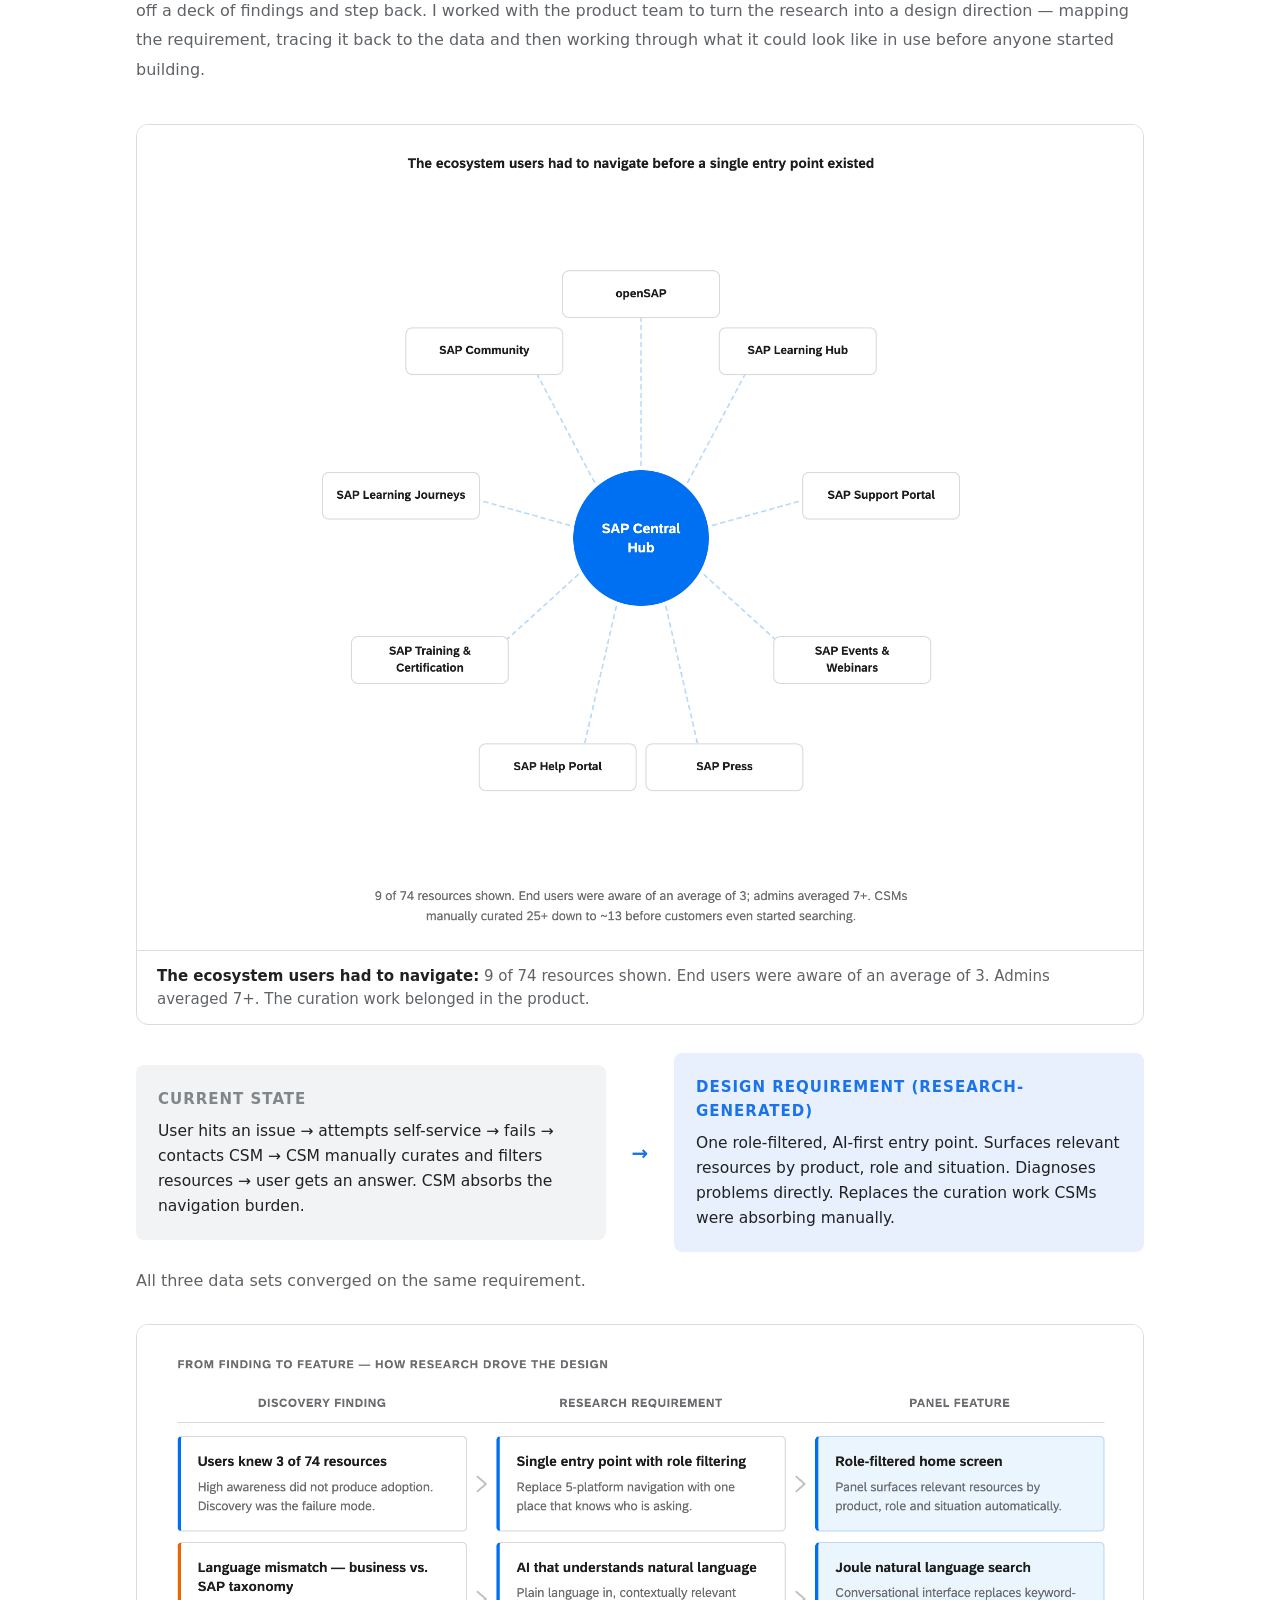
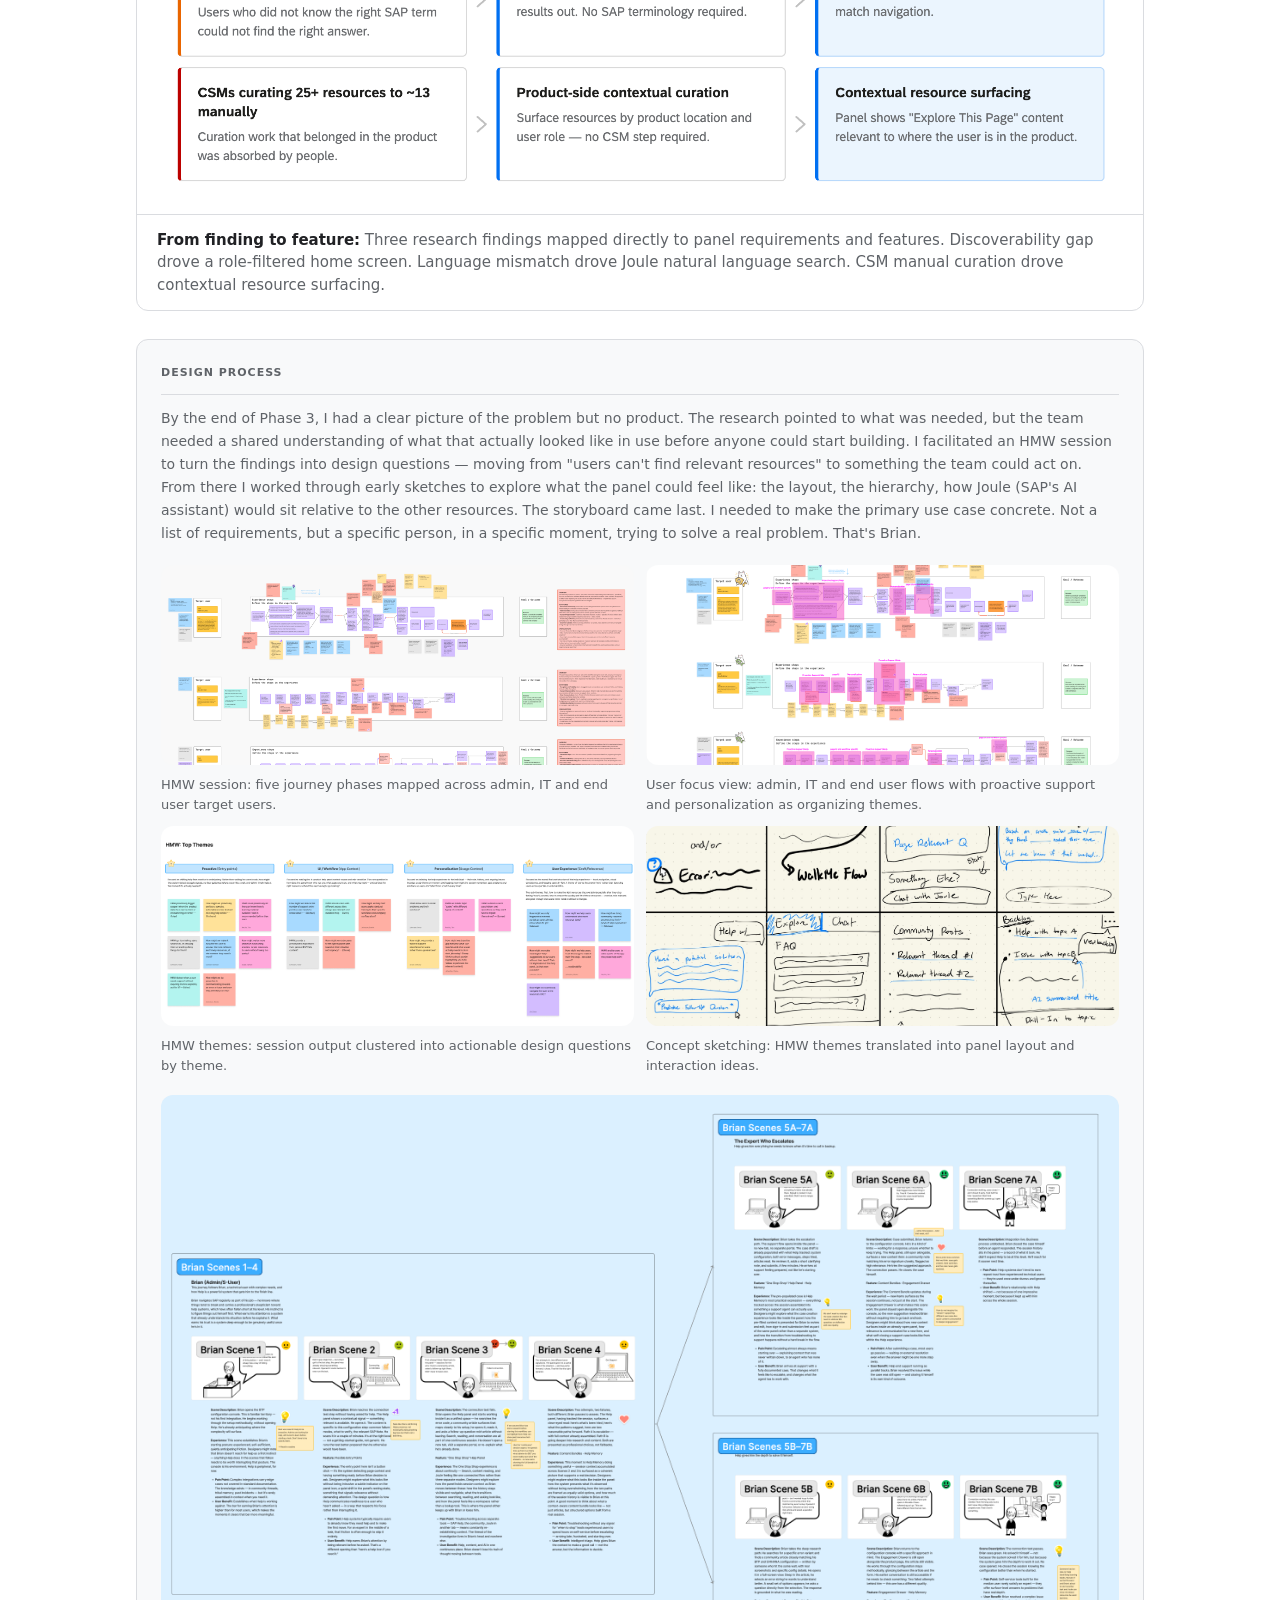
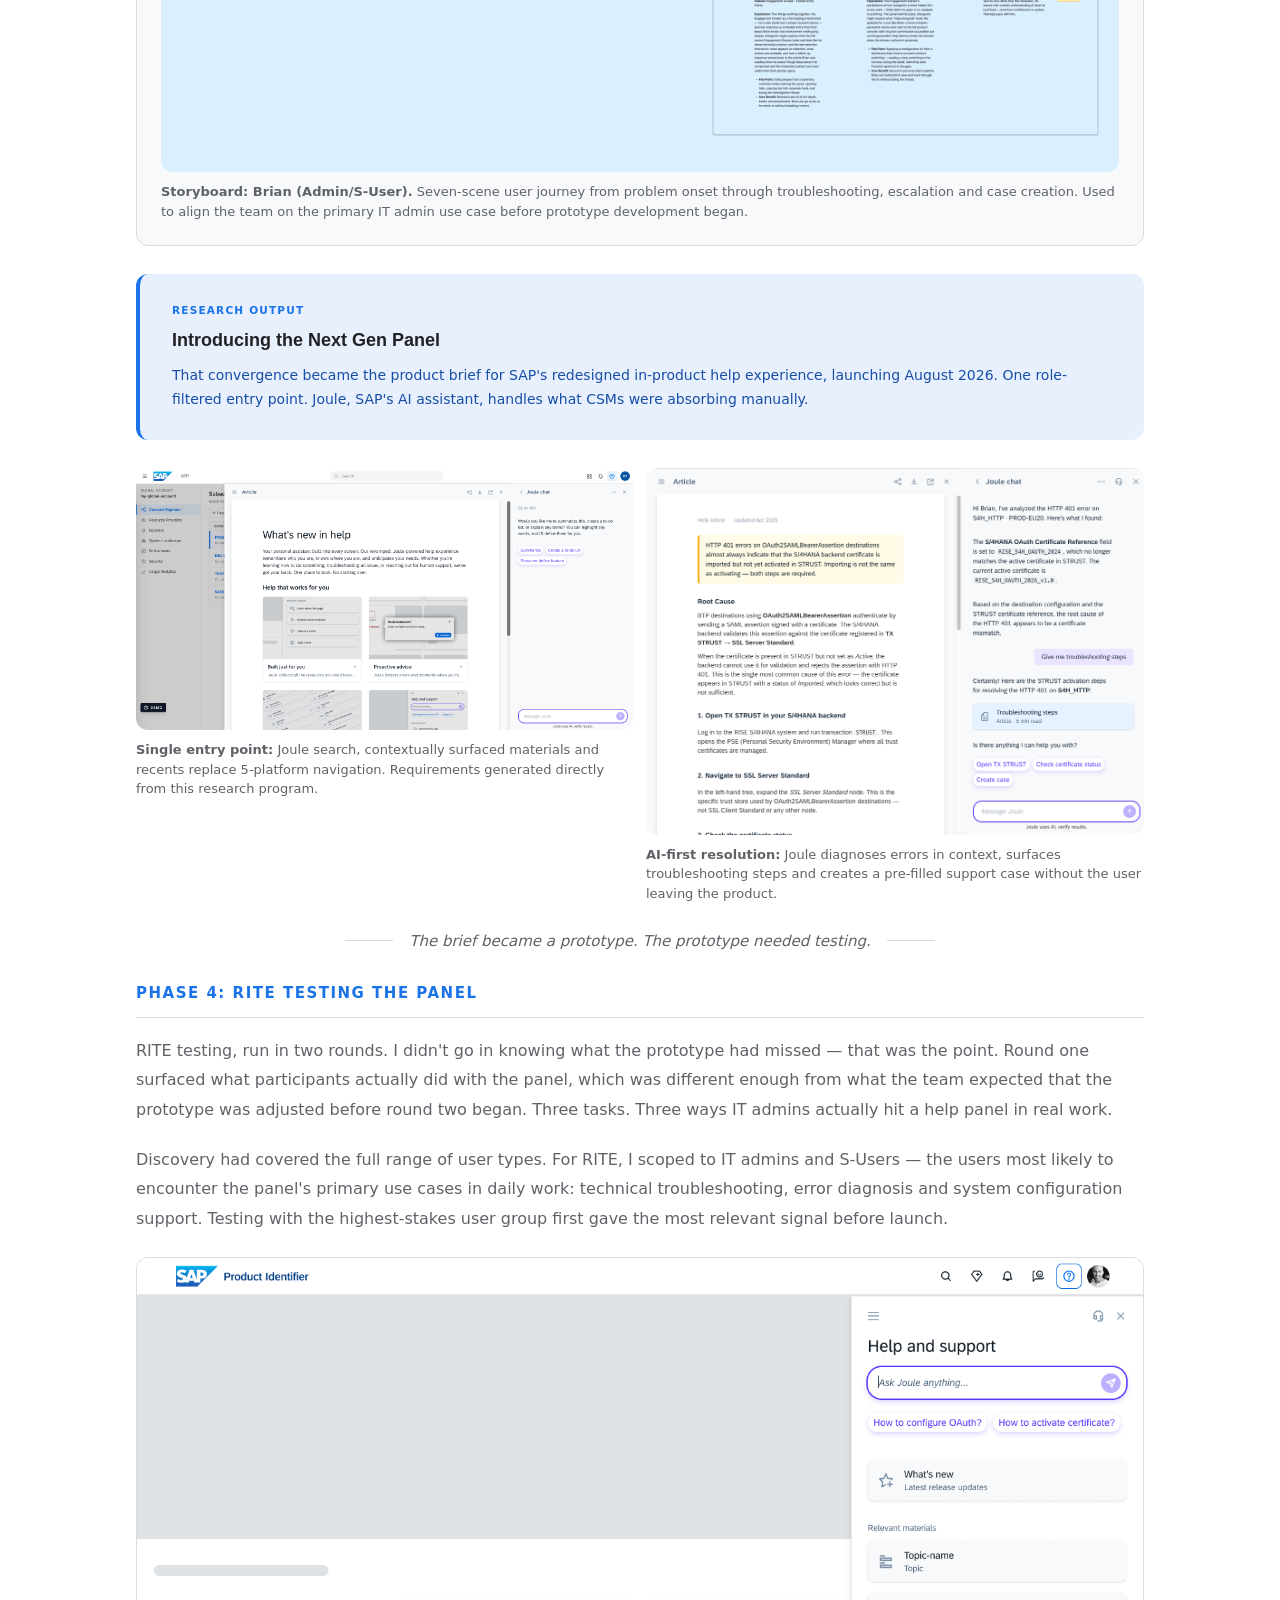
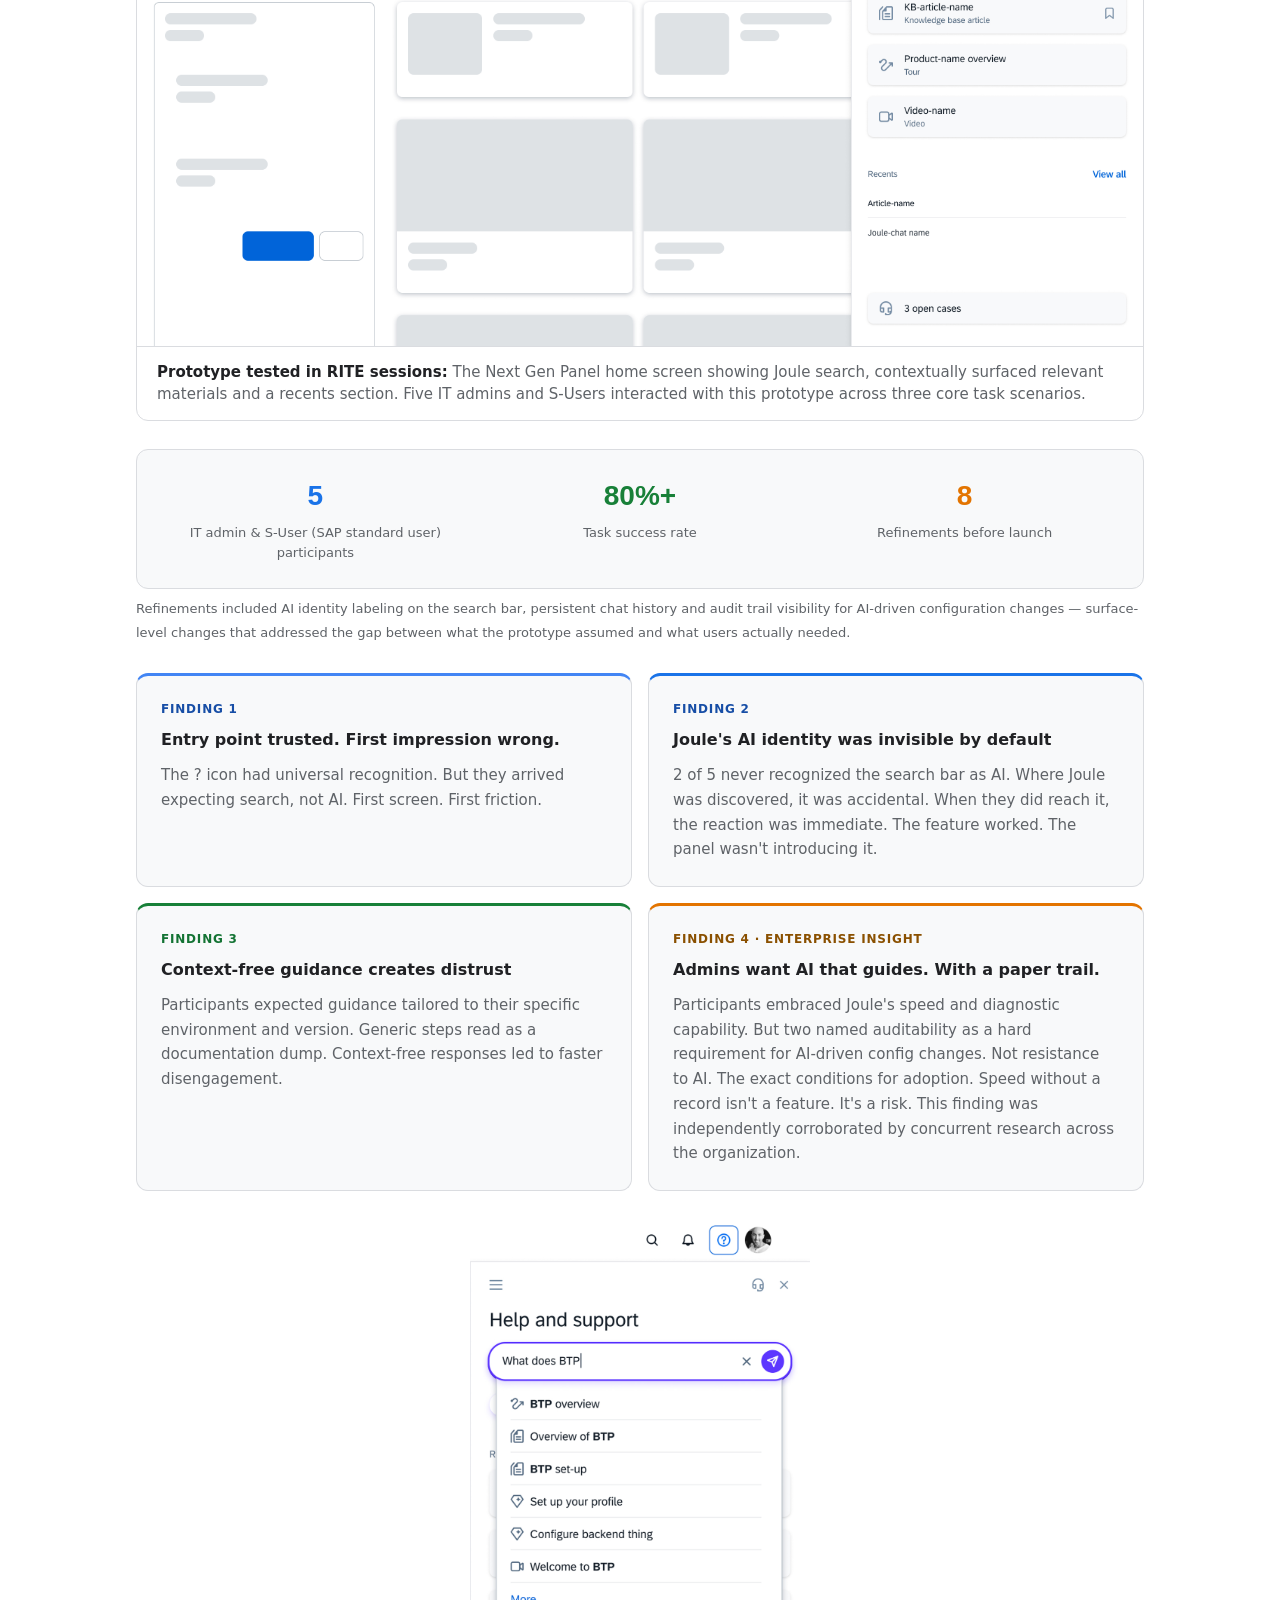
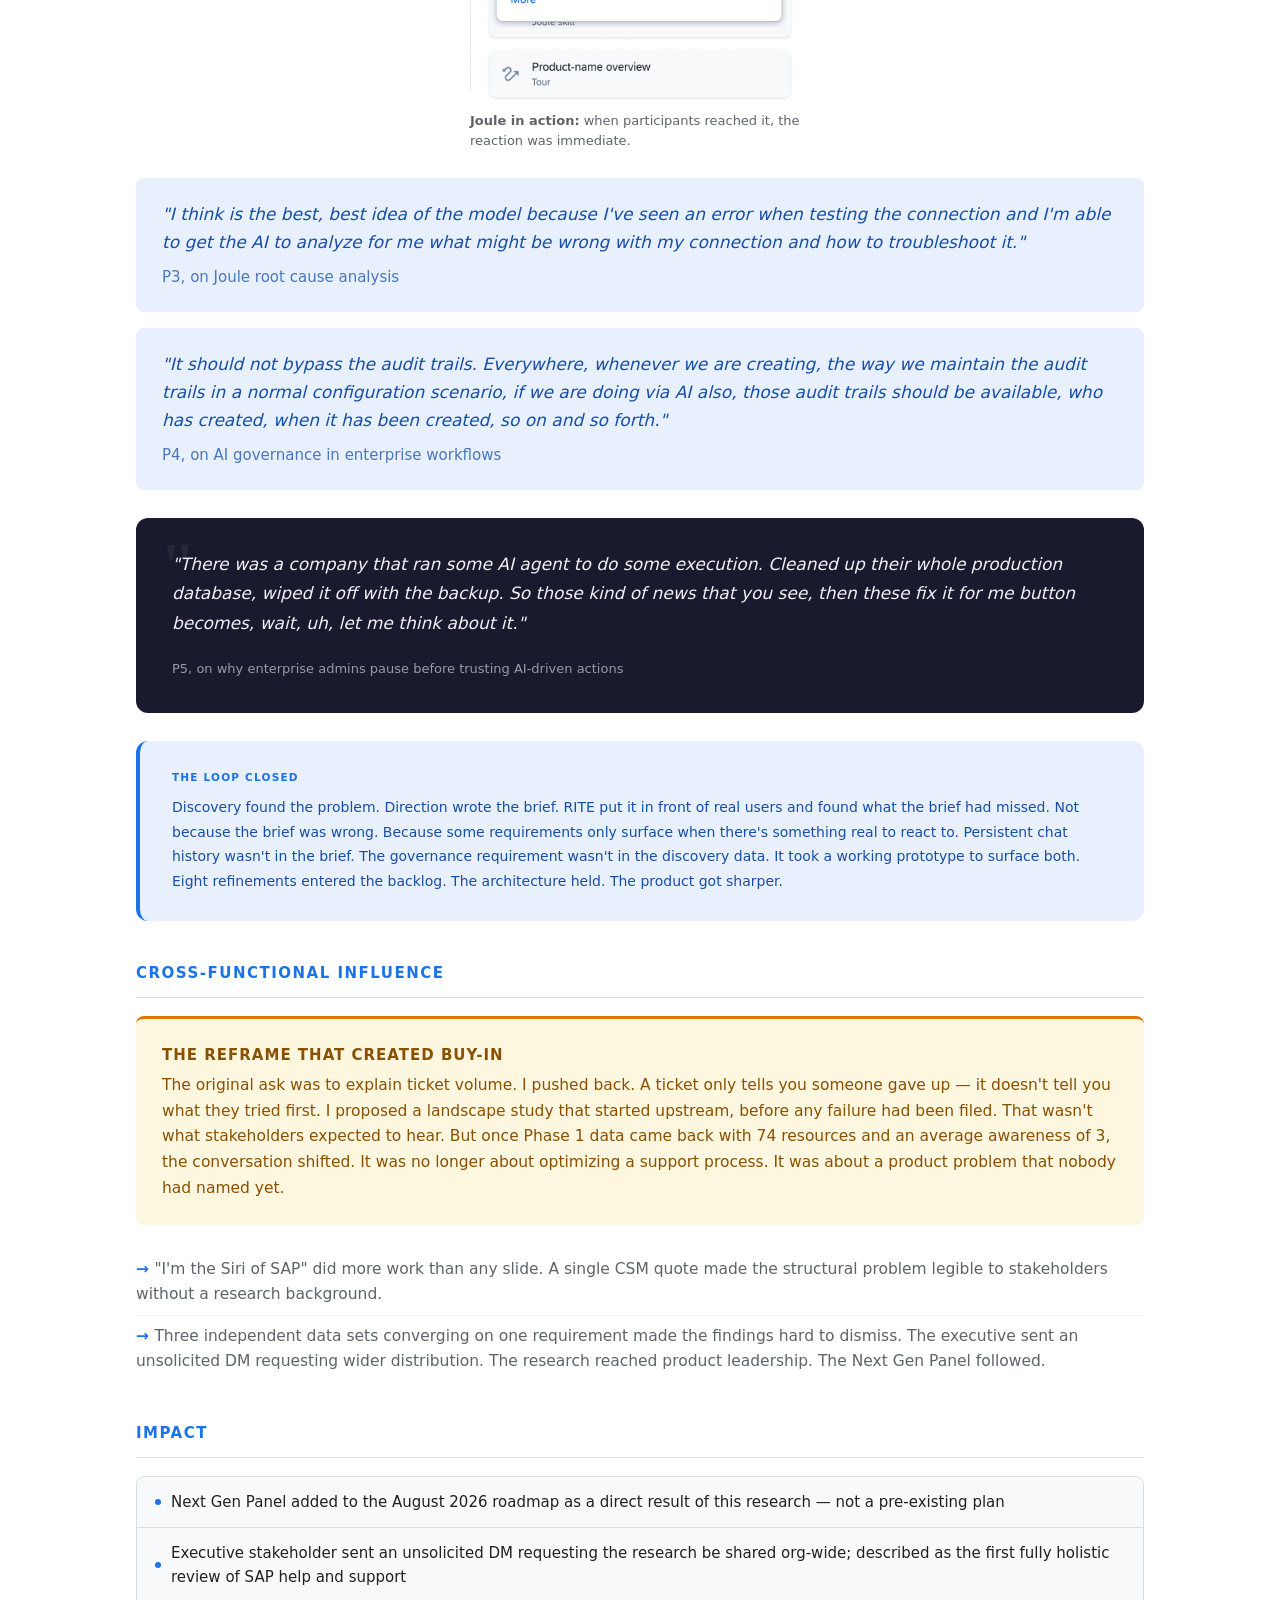
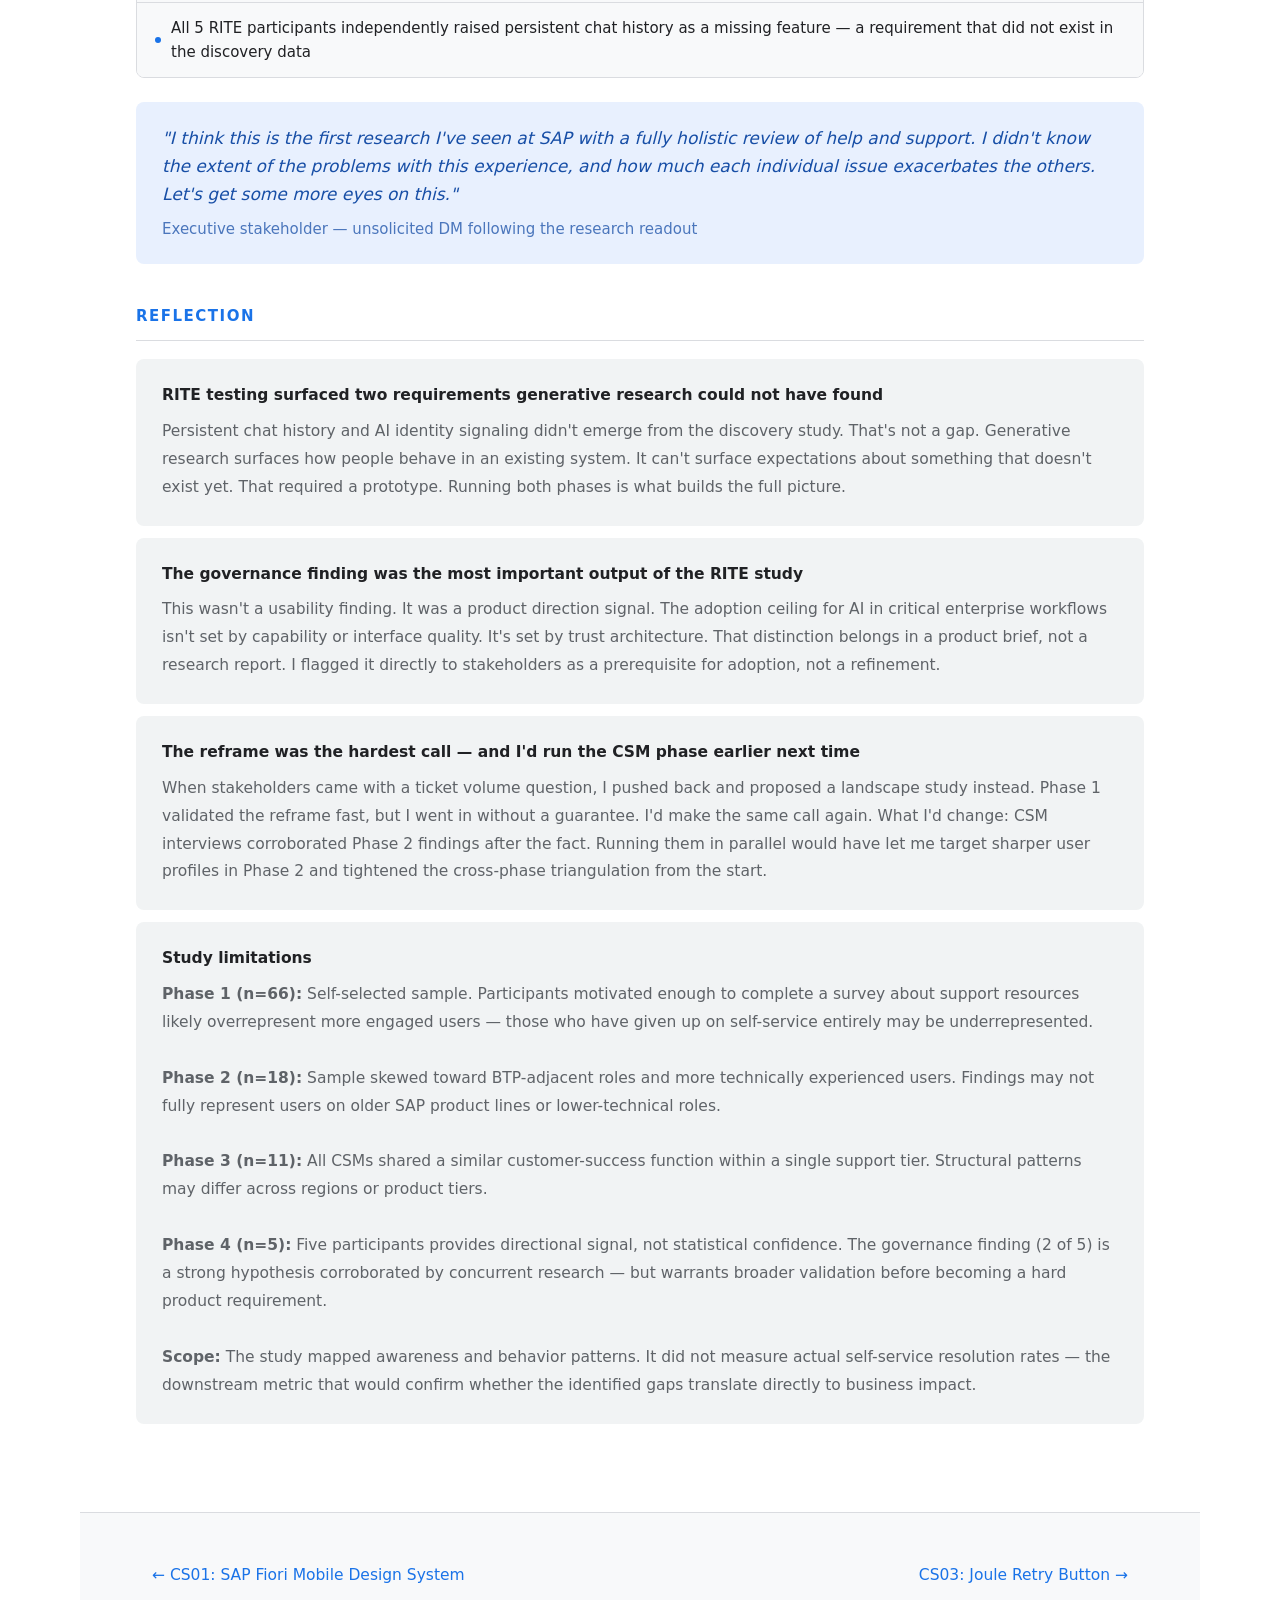
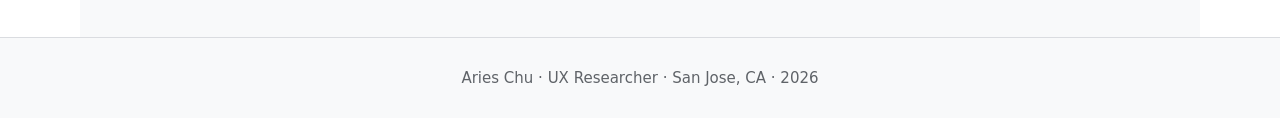
==== commit c4f3f923: "Commit all local portfolio files and assets" ====
--- a/cs01-support-landscape.html
+++ b/cs01-support-landscape.html
@@ -3,7 +3,7 @@
 <head>
     <meta charset="UTF-8" />
     <meta name="viewport" content="width=device-width, initial-scale=1.0" />
-    <title>CS01: SAP Support Landscape · Aries Chu</title>
+    <title>The Support Landscape Nobody Had Mapped · Aries Chu</title>
     <link rel="preconnect" href="https://fonts.googleapis.com" />
     <link rel="preconnect" href="https://fonts.gstatic.com" crossorigin />
     <link href="https://fonts.googleapis.com/css2?family=Google+Sans:wght@400;500;700&family=Roboto:wght@300;400;500;700&display=swap" rel="stylesheet" />
@@ -66,31 +66,33 @@
 </nav>
 
 <div class="section">
-    <div class="tags"><span class="tag t-blue">Generative Research</span><span class="tag t-amber">Multi-Phase</span><span class="tag t-green">Product Direction</span></div>
-    <div class="cs-num">01 · SAP Help &amp; Support · Jan–Mar 2026 · 3 phases</div>
-    <h1 class="cs-page-title">SAP Help &amp; Support Navigation Research</h1>
-    <p class="cs-hook">SAP had 74 help and support resources across 5 platforms, yet self-service kept failing. I led a three-phase landscape study across 95 participants to understand why. The findings directly generated the requirements for the Next Gen Panel, SAP's redesigned in-product support experience.</p>
+    <div class="cs-hero-grid">
+        <div>
+            <div class="tags"><span class="tag t-blue">Product Discovery</span><span class="tag t-amber">Product Direction</span><span class="tag t-green">RITE Testing</span></div>
+            <div class="cs-num">02 · The Support Landscape Nobody Had Mapped · Jan–Apr 2026 · 4 phases</div>
+            <h1 class="cs-page-title">The Support Landscape Nobody Had Mapped</h1>
+            <p class="cs-hook">Self-service wasn't failing because SAP lacked resources. It had 74, across 5 platforms. It was failing because users knew 3. I mapped the structural reasons why. The findings became requirements. The requirements became a product.</p>
+        </div>
+        <div class="cs-hero-media">
+            <img src="pic/bio next gen.png" alt="Next Gen Panel — the product outcome of this research program" />
+        </div>
+    </div>
 
     <div class="snapshot">
         <div class="snap">
             <div class="snap-lbl">My Role</div>
-            <div class="snap-val">Lead researcher across all 3 phases. Phase 3 fully independent; Phases 1–2 co-led with a research partner, synthesis and product framing led by me.</div>
+            <div class="snap-val">Sole researcher across all 4 phases. Owned the full scope: survey design, interview recruitment and facilitation, CSM study design, synthesis and product framing, RITE study design and delivery, and all stakeholder readouts.</div>
         </div>
         <div class="snap">
             <div class="snap-lbl">Methods</div>
-            <div class="snap-val">Ecosystem survey (n=66) · semi-structured interviews (n=18) · CSM interviews (n=11)</div>
+            <div class="snap-val">Ecosystem survey (n=66) · semi-structured interviews (n=18) · CSM (Customer Success Manager) interviews (n=11) · RITE testing, 2 rounds (n=5)</div>
         </div>
         <div class="snap snap-wide">
             <div class="snap-lbl">Outcome</div>
-            <div class="snap-val">Generated requirements for the Next Gen Panel — a role-filtered, AI-first entry point replacing the manual curation CSMs were absorbing. Escalated to executive level without being pushed. Product on track for Q3 2026 launch. Interview guide and landscape audit template adopted as reusable frameworks.</div>
-        </div>
-    </div>
-
-    <div class="cs-metrics">
-        <div><div class="cs-mn">95</div><div class="cs-ml">Participants across 3 phases</div></div>
-        <div><div class="cs-mn">74</div><div class="cs-ml">Support resources in ecosystem</div></div>
-        <div><div class="cs-mn">11/11</div><div class="cs-ml">CSMs independently named same gap</div></div>
-    </div>
+            <div class="snap-val">Generated requirements for the Next Gen Panel — SAP's redesigned in-product help panel — a role-filtered, AI-first entry point replacing the curation CSMs were doing manually. RITE testing validated the prototype with 80%+ task success and surfaced 8 refinements before launch. Product launching August 2026.</div>
+        </div>
+    </div>
+
 </div>
 
 <hr class="divider" />
@@ -98,30 +100,26 @@
 <div class="section">
     <div class="ns">
         <div class="ns-h">Context &amp; Research Opportunity</div>
-        <p class="ns-p">Stakeholders came to me with a surface-level question: <em>"Why are we receiving so many support tickets?"</em> My instinct was to reframe it. Tickets are the end of a failure chain. Treating them as the problem would only produce fixes at the wrong layer. Before anyone could address ticket volume, we needed to understand the full help and support landscape: what resources existed, whether users knew about them, and where the journey broke down. No one had mapped this before.</p>
-        <p class="ns-p">SAP's ecosystem had grown to 74 resources across 5 platforms. Yet self-service adoption kept failing. Users either bypassed it entirely and contacted their Customer Success Manager (CSM), or tried once, hit a dead end, and never returned. CSMs were absorbing the navigation burden the product was designed to carry. No one had documented why at scale.</p>
-        <!-- VISUALIZATION 1: SAP Ecosystem Stats -->
-        <div class="viz-ecosystem">
-            <div class="viz-eco-label">The SAP ecosystem in scope</div>
-            <div class="viz-eco-stats">
-                <div class="viz-eco-block">
-                    <div class="viz-eco-num">5</div>
-                    <div class="viz-eco-desc">central platforms</div>
-                </div>
-                <div class="viz-eco-arrow">
-                    <svg viewBox="0 0 60 24" fill="none"><path d="M0 12 H52 M44 4 L52 12 L44 20" stroke="currentColor" stroke-width="2" stroke-linecap="round" stroke-linejoin="round"/></svg>
-                </div>
-                <div class="viz-eco-block viz-eco-block--mid">
-                    <div class="viz-eco-num">74</div>
-                    <div class="viz-eco-desc">help &amp; support<br>resources</div>
-                </div>
-                <div class="viz-eco-arrow">
-                    <svg viewBox="0 0 60 24" fill="none"><path d="M0 12 H52 M44 4 L52 12 L44 20" stroke="currentColor" stroke-width="2" stroke-linecap="round" stroke-linejoin="round"/></svg>
-                </div>
-                <div class="viz-eco-block viz-eco-block--last">
-                    <div class="viz-eco-num">6</div>
-                    <div class="viz-eco-desc">resource types</div>
-                </div>
+        <p class="ns-p">SAP is enterprise software used by large organizations to manage business operations across finance, HR, IT and supply chain. The users in this study were the IT admins and business users who run those systems day to day, and the Customer Success Managers (CSMs) who support them when things go wrong.</p>
+        <p class="ns-p">When stakeholders first came to me, they wanted to understand why support ticket volume was climbing. I thought that was the wrong place to start. A ticket only appears after someone has already tried to help themselves and failed. I proposed we go upstream instead: map what users were actually doing before they gave up. That reframe wasn't a guaranteed sell. Phase 1 validated it fast.</p>
+        <p class="ns-p">Nobody had mapped SAP's help ecosystem before I did. When I finished, there were 74 resources across 5 platforms. I put the full list in front of users and asked them to identify what they knew. The average was 3. That number, measured directly rather than self-estimated, became the foundation of everything that followed.</p>
+        <!-- VISUALIZATION 2: 74 vs 3 dot matrix -->
+        <div style="margin-top:28px;margin-bottom:4px">
+            <div style="font-size:12px;font-weight:700;text-transform:uppercase;letter-spacing:0.8px;color:var(--md-on-surface-variant);margin-bottom:14px">The discoverability gap: each dot is one resource</div>
+            <div id="cs01-dotgrid" style="display:flex;flex-wrap:wrap;gap:6px;margin-bottom:14px"></div>
+            <script>
+            (function(){
+                var g=document.getElementById('cs01-dotgrid');
+                for(var i=0;i<74;i++){
+                    var d=document.createElement('div');
+                    d.style.cssText='width:16px;height:16px;border-radius:50%;flex-shrink:0;background:'+(i<3?'var(--md-primary)':'var(--md-outline-variant)');
+                    g.appendChild(d);
+                }
+            })();
+            </script>
+            <div style="display:flex;gap:24px;font-size:13px;color:var(--md-on-surface-variant)">
+                <span style="display:flex;align-items:center;gap:6px"><span style="display:inline-block;width:12px;height:12px;border-radius:50%;background:var(--md-primary)"></span>3 avg. known by end users</span>
+                <span style="display:flex;align-items:center;gap:6px"><span style="display:inline-block;width:12px;height:12px;border-radius:50%;background:var(--md-outline-variant)"></span>71 unknown or undiscovered</span>
             </div>
         </div>
 
@@ -129,36 +127,10 @@
     <div class="ns">
         <div class="ns-h">Research Program</div>
 
-        <!-- 3-PHASE TIMELINE VISUAL -->
-        <div class="viz-timeline">
-            <div class="vtl-title">Three phases · Jan–Mar 2026 · 95 total participants</div>
-            <div class="vtl-track">
-                <div class="vtl-phase vtl-phase--1">
-                    <div class="vtl-num">Phase 1</div>
-                    <div class="vtl-when">Jan 2026</div>
-                    <div class="vtl-method">Ecosystem survey</div>
-                    <div class="vtl-n">n = 66</div>
-                    <div class="vtl-out">Quantified the discoverability gap · reframed the problem</div>
-                </div>
-                <div class="vtl-connector"></div>
-                <div class="vtl-phase vtl-phase--2">
-                    <div class="vtl-num">Phase 2</div>
-                    <div class="vtl-when">Feb 2026</div>
-                    <div class="vtl-method">User interviews · end users, admins, content creators</div>
-                    <div class="vtl-n">n = 18</div>
-                    <div class="vtl-out">Mapped 2 support paths and 4 friction points</div>
-                </div>
-                <div class="vtl-connector"></div>
-                <div class="vtl-phase vtl-phase--3">
-                    <div class="vtl-num">Phase 3</div>
-                    <div class="vtl-when">Mar 2026</div>
-                    <div class="vtl-method">CSM interviews</div>
-                    <div class="vtl-n">n = 11</div>
-                    <div class="vtl-out">Triangulated findings · surfaced role-filtered entry requirement</div>
-                </div>
-            </div>
-            <div class="vtl-footer">Sequenced to build evidence: survey established scale → interviews revealed behavior → CSM lens triangulated both from outside.</div>
-        </div>
+        <figure class="cs-figure cs-figure-wide" style="margin-top:20px;margin-bottom:8px">
+            <img src="pic/case study phase.png" alt="Four-phase research program: survey, user interviews, CSM interviews and RITE testing — Jan to Apr 2026" style="width:100%;height:auto;display:block" />
+            <figcaption><strong>Four phases, Jan–Apr 2026:</strong> Survey established scale, user interviews revealed behavior, CSM interviews triangulated the structural pattern and RITE testing validated the solution. 100 total participants across all phases.</figcaption>
+        </figure>
 
         <div class="two-col" style="margin-top:28px">
             <div class="ns-col">
@@ -172,7 +144,7 @@
                 <h4>Phase 2: User interviews (n=18)</h4>
                 <ul class="ns-list">
                     <li>Mapped two divergent support paths: direct-to-human (8/18) vs. self-service first (10/18).</li>
-                    <li>14 of 18 participants independently named AI as their near-ideal support model.</li>
+                    <li>14 of 18 participants named AI as their near-ideal support model — unprompted. The interview guide asked about ideal support experiences; no AI framing was introduced by the researcher.</li>
                 </ul>
             </div>
         </div>
@@ -183,37 +155,47 @@
                 <li>All 11 CSMs independently named a role-filtered single entry point as the critical missing capability.</li>
             </ul>
         </div>
+
+        <figure class="cs-figure cs-figure-wide" style="margin-top:20px;margin-bottom:4px">
+            <img src="pic/graph survey.png" alt="Phase 1 Survey — Resource Awareness by Platform (N=66)" style="width:100%;height:auto;display:block" />
+            <figcaption><strong>Phase 1 Survey (n=66):</strong> Resource awareness by platform across end users, admins and content creators. SAP Central had the highest recognition across all three groups. Tools like Learning Hub, openSAP and training resources were largely invisible. Average awareness: 3 resources known out of 74.</figcaption>
+        </figure>
     </div>
     <div class="ns">
         <div class="ns-h">Key Findings</div>
-        <p class="ns-p">Themes developed through affinity mapping in Miro across all three phases, then tagged and reconciled in Dovetail. Five structural patterns emerged consistently regardless of participant type or phase.</p>
+        <p class="ns-p">Three phases, 95 participants, and five patterns I couldn't explain away by role or method. They surfaced across surveys, interviews and CSM conversations. Regardless of who was in the room, the same structural problems kept coming back.</p>
 
         <div style="display:grid;grid-template-columns:1fr 1fr;gap:16px;margin-top:24px;margin-bottom:32px">
             <div style="background:var(--md-surface-container-low);border:1px solid var(--md-outline-variant);border-radius:var(--shape-lg);padding:24px;border-top:3px solid #4285F4">
                 <div style="font-size:12px;font-weight:700;color:#174EA6;margin-bottom:4px;text-transform:uppercase;letter-spacing:0.8px">Theme 1</div>
                 <div style="font-family:var(--font-ui);font-size:16px;font-weight:600;color:var(--md-on-surface);margin-bottom:10px">No mental model of the ecosystem</div>
-                <p style="font-size:15px;color:var(--md-on-surface-variant);line-height:1.65;margin:0">Users could not describe what resources existed or how they related to each other. Most assumed SAP Central was the only entry point. The ecosystem was invisible to the people it was designed to serve.</p>
+                <p style="font-size:15px;color:var(--md-on-surface-variant);line-height:1.65;margin:0">Most users assumed SAP Central was the only entry point. The ecosystem was invisible to the people it was designed to serve.</p>
             </div>
             <div style="background:var(--md-surface-container-low);border:1px solid var(--md-outline-variant);border-radius:var(--shape-lg);padding:24px;border-top:3px solid #1A73E8">
                 <div style="font-size:12px;font-weight:700;color:#174EA6;margin-bottom:4px;text-transform:uppercase;letter-spacing:0.8px">Theme 2</div>
                 <div style="font-family:var(--font-ui);font-size:16px;font-weight:600;color:var(--md-on-surface);margin-bottom:10px">Escalation was the path of least resistance</div>
-                <p style="font-size:15px;color:var(--md-on-surface-variant);line-height:1.65;margin:0">For 8 of 18 interview participants, contacting a CSM or filing a ticket was faster and more reliable than self-service. The system had trained users to bypass it. CSMs confirmed this pattern: most customers arrived having attempted nothing.</p>
+                <p style="font-size:15px;color:var(--md-on-surface-variant);line-height:1.65;margin:0">For 8 of 18, calling a CSM was faster than using the system. The product had trained its users to bypass it.</p>
             </div>
             <div style="background:var(--md-surface-container-low);border:1px solid var(--md-outline-variant);border-radius:var(--shape-lg);padding:24px;border-top:3px solid #188038">
                 <div style="font-size:12px;font-weight:700;color:#137333;margin-bottom:4px;text-transform:uppercase;letter-spacing:0.8px">Theme 3</div>
                 <div style="font-family:var(--font-ui);font-size:16px;font-weight:600;color:var(--md-on-surface);margin-bottom:10px">Content existed but context was missing</div>
-                <p style="font-size:15px;color:var(--md-on-surface-variant);line-height:1.65;margin:0">Resources that existed for one product line or role surfaced generically across all users. Participants repeatedly landed on content that was technically correct but did not apply to their specific setup, version, or situation. Relevance filtering was entirely manual.</p>
+                <p style="font-size:15px;color:var(--md-on-surface-variant);line-height:1.65;margin:0">Resources surfaced for everyone. They applied to almost no one specifically. Users were doing the relevance filtering themselves.</p>
             </div>
             <div style="background:var(--md-surface-container-low);border:1px solid var(--md-outline-variant);border-radius:var(--shape-lg);padding:24px;border-top:3px solid #E37400">
                 <div style="font-size:12px;font-weight:700;color:#8A5000;margin-bottom:4px;text-transform:uppercase;letter-spacing:0.8px">Theme 4</div>
                 <div style="font-family:var(--font-ui);font-size:16px;font-weight:600;color:var(--md-on-surface);margin-bottom:10px">Language was a structural barrier</div>
-                <p style="font-size:15px;color:var(--md-on-surface-variant);line-height:1.65;margin:0">Users searched in the language of their business problem. SAP documentation used internal product taxonomy. These vocabularies rarely matched. Users who did not already know the right SAP term could not find the right answer, regardless of whether it existed.</p>
+                <p style="font-size:15px;color:var(--md-on-surface-variant);line-height:1.65;margin:0">Users searched in plain language. SAP docs used internal taxonomy. If you didn't know the right term, the right answer was out of reach.</p>
             </div>
             <div style="background:var(--md-surface-container-low);border:1px solid var(--md-outline-variant);border-radius:var(--shape-lg);padding:24px;border-top:3px solid #D93025;grid-column:1/-1">
                 <div style="font-size:12px;font-weight:700;color:#C5221F;margin-bottom:4px;text-transform:uppercase;letter-spacing:0.8px">Theme 5</div>
                 <div style="font-family:var(--font-ui);font-size:16px;font-weight:600;color:var(--md-on-surface);margin-bottom:10px">AI was the unprompted near-ideal model</div>
-                <p style="font-size:15px;color:var(--md-on-surface-variant);line-height:1.65;margin:0">14 of 18 interview participants independently described AI as the kind of support they wished existed: something that understood their question in plain language, knew their context, and returned one relevant answer rather than a list. This theme emerged without prompting across all three participant types and was the strongest convergence signal in the data set. It became the primary design requirement for the Next Gen Panel.</p>
-            </div>
+                <p style="font-size:15px;color:var(--md-on-surface-variant);line-height:1.65;margin:0">14 of 18 described the same ideal without being asked: AI that speaks plain language, knows their context and returns one answer. The strongest signal in the data set. It became the design requirement.</p>
+            </div>
+        </div>
+
+        <div class="quote" style="margin-bottom:28px">
+            <p>"I'm the Siri of SAP. When customers can't find something, they call me."</p>
+            <cite>CSM, Phase 3 interview — summarizing the structural problem in one sentence</cite>
         </div>
 
         <!-- Support Paths A and B -->
@@ -221,7 +203,7 @@
 
         <div class="viz-journey">
             <div class="viz-journey-label">Path A: Direct to Human (8 of 18 participants)</div>
-            <p class="viz-journey-sub">Participants bypass self-service entirely. Triggered by high business urgency, prior failed self-service experiences, or familiarity with IT-supported workflows. Common in complex integration scenarios and critical system issues.</p>
+            <p class="viz-journey-sub">Triggered by high urgency or prior failures. Self-service is never considered.</p>
             <div class="viz-journey-steps">
                 <div class="viz-step viz-step--red">
                     <div class="viz-step-num">Problem Occurs</div>
@@ -238,15 +220,11 @@
                     <div class="viz-step-body">Immediate escalation. Self-service is never attempted.</div>
                 </div>
             </div>
-            <div style="display:flex;gap:16px;margin-top:16px;flex-wrap:wrap">
-                <div class="quote" style="flex:1;min-width:260px;margin:0"><p style="font-size:13px">"When company installed for Concur, company had direct contact phone numbers to SAP... so when there is an issue, then just call that number."</p><cite>Admin User P1</cite></div>
-                <div class="quote" style="flex:1;min-width:260px;margin:0"><p style="font-size:13px">"I emailed Concur Support 3 times, first time last year and last time a week and a half ago. If nothing happens, I will call them."</p><cite>End User P2</cite></div>
-            </div>
         </div>
 
         <div class="viz-journey" style="margin-top:0">
             <div class="viz-journey-label">Path B: Self-Serve First → Gradual Escalation (10 of 18 participants)</div>
-            <p class="viz-journey-sub">Participants prefer to resolve issues independently before escalating. Triggered by lower-stakes problems, prior self-service success, and greater time flexibility.</p>
+            <p class="viz-journey-sub">Lower-stakes issues, prior self-service success. Escalation is a last resort.</p>
             <div class="viz-journey-steps">
                 <div class="viz-step viz-step--red">
                     <div class="viz-step-num">Problem Occurs</div>
@@ -277,116 +255,23 @@
 
         </div>
 
-        <!-- SURVEY DATA: HTML bar chart -->
-        <div class="viz-survey" style="margin-top:0;margin-bottom:28px">
-            <div class="viz-ag-label">Phase 1 survey — resource awareness by platform (n=66)</div>
-            <div class="viz-survey-legend">
-                <span class="viz-svy-dot dot-eu"></span>End Users
-                <span class="viz-svy-dot dot-ad" style="margin-left:16px"></span>Admins
-                <span class="viz-svy-dot dot-cc" style="margin-left:16px"></span>Content Creators
-            </div>
-            <div class="viz-survey-bars">
-                <div class="viz-svy-group">
-                    <div class="viz-svy-bars-row">
-                        <div class="viz-svy-bar bar-eu" style="height:92px"><span>46</span></div>
-                        <div class="viz-svy-bar bar-ad" style="height:86px"><span>43</span></div>
-                        <div class="viz-svy-bar bar-cc" style="height:80px"><span>40</span></div>
-                    </div>
-                    <div class="viz-svy-label">SAP Central</div>
-                </div>
-                <div class="viz-svy-group">
-                    <div class="viz-svy-bars-row">
-                        <div class="viz-svy-bar bar-eu" style="height:62px"><span>31</span></div>
-                        <div class="viz-svy-bar bar-ad" style="height:46px"><span>23</span></div>
-                        <div class="viz-svy-bar bar-cc" style="height:76px"><span>38</span></div>
-                    </div>
-                    <div class="viz-svy-label">Help Portal</div>
-                </div>
-                <div class="viz-svy-group">
-                    <div class="viz-svy-bars-row">
-                        <div class="viz-svy-bar bar-eu" style="height:56px"><span>28</span></div>
-                        <div class="viz-svy-bar bar-ad" style="height:46px"><span>23</span></div>
-                        <div class="viz-svy-bar bar-cc" style="height:76px"><span>38</span></div>
-                    </div>
-                    <div class="viz-svy-label">Community</div>
-                </div>
-                <div class="viz-svy-group">
-                    <div class="viz-svy-bars-row">
-                        <div class="viz-svy-bar bar-eu" style="height:54px"><span>27</span></div>
-                        <div class="viz-svy-bar bar-ad" style="height:40px"><span>20</span></div>
-                        <div class="viz-svy-bar bar-cc" style="height:70px"><span>35</span></div>
-                    </div>
-                    <div class="viz-svy-label">Support Portal</div>
-                </div>
-                <div class="viz-svy-group">
-                    <div class="viz-svy-bars-row">
-                        <div class="viz-svy-bar bar-eu" style="height:18px"><span>9</span></div>
-                        <div class="viz-svy-bar bar-ad" style="height:18px"><span>9</span></div>
-                        <div class="viz-svy-bar bar-cc" style="height:16px"><span>8</span></div>
-                    </div>
-                    <div class="viz-svy-label">Learning Hub</div>
-                </div>
-                <div class="viz-svy-group">
-                    <div class="viz-svy-bars-row">
-                        <div class="viz-svy-bar bar-eu" style="height:20px"><span>10</span></div>
-                        <div class="viz-svy-bar bar-ad" style="height:16px"><span>8</span></div>
-                        <div class="viz-svy-bar bar-cc" style="height:26px"><span>13</span></div>
-                    </div>
-                    <div class="viz-svy-label">openSAP</div>
-                </div>
-                <div class="viz-svy-group">
-                    <div class="viz-svy-bars-row">
-                        <div class="viz-svy-bar bar-eu" style="height:22px"><span>11</span></div>
-                        <div class="viz-svy-bar bar-ad" style="height:16px"><span>8</span></div>
-                        <div class="viz-svy-bar bar-cc" style="height:28px"><span>14</span></div>
-                    </div>
-                    <div class="viz-svy-label">Events</div>
-                </div>
-                <div class="viz-svy-group">
-                    <div class="viz-svy-bars-row">
-                        <div class="viz-svy-bar bar-eu" style="height:8px"><span>4</span></div>
-                        <div class="viz-svy-bar bar-ad" style="height:16px"><span>8</span></div>
-                        <div class="viz-svy-bar bar-cc" style="height:22px"><span>11</span></div>
-                    </div>
-                    <div class="viz-svy-label">Training</div>
-                </div>
-                <div class="viz-svy-group">
-                    <div class="viz-svy-bars-row">
-                        <div class="viz-svy-bar bar-eu" style="height:32px"><span>16</span></div>
-                        <div class="viz-svy-bar bar-ad" style="height:14px"><span>7</span></div>
-                        <div class="viz-svy-bar bar-cc" style="height:32px"><span>16</span></div>
-                    </div>
-                    <div class="viz-svy-label">SAP Press</div>
-                </div>
-            </div>
-            <div class="viz-survey-footer">
-                <div class="viz-survey-stat"><span>3</span> avg resources known by end users</div>
-                <div class="viz-survey-stat highlight"><span>74</span> total resources in ecosystem</div>
-                <div class="viz-survey-stat"><span>7+</span> avg resources known by admins</div>
-            </div>
-        </div>
-
-    </div>
+    </div>
+    <div style="text-align:center;padding:20px 0 28px">
+        <div style="display:inline-flex;align-items:center;gap:16px">
+            <div style="width:48px;height:1px;background:var(--md-outline-variant)"></div>
+            <span style="font-style:italic;color:var(--md-on-surface-variant);font-size:15px">The research had its answer. The product team needed a brief.</span>
+            <div style="width:48px;height:1px;background:var(--md-outline-variant)"></div>
+        </div>
+    </div>
+
     <div class="ns">
         <div class="ns-h">From Research to Product Direction</div>
-
-        <!-- Hub-spoke resource map -->
-        <div class="viz-hub-wrap" style="margin-bottom:28px">
-            <div class="viz-hub-label">The ecosystem users had to navigate before a single entry point existed</div>
-            <div class="viz-hub">
-                <div class="viz-hub-center">SAP Central Hub</div>
-                <div class="viz-spoke viz-spoke--1">openSAP</div>
-                <div class="viz-spoke viz-spoke--2">SAP Learning Hub</div>
-                <div class="viz-spoke viz-spoke--3">SAP Support Portal</div>
-                <div class="viz-spoke viz-spoke--4">SAP Events &amp; Webinars</div>
-                <div class="viz-spoke viz-spoke--5">SAP Press</div>
-                <div class="viz-spoke viz-spoke--6">SAP Learning Journeys</div>
-                <div class="viz-spoke viz-spoke--7">SAP Training &amp; Certification</div>
-                <div class="viz-spoke viz-spoke--8">SAP Help Portal</div>
-                <div class="viz-spoke viz-spoke--9">SAP Community</div>
-            </div>
-            <p class="viz-hub-caption">9 of 74 resources shown. End users were aware of an average of 3; admins averaged 7+. CSMs manually curated 25+ down to ~13 before customers even started searching.</p>
-        </div>
+        <p class="ns-p">Three data sets pointing to the same gap made the case straightforward. The question was what to do with it. I didn't hand off a deck of findings and step back. I worked with the product team to turn the research into a design direction — mapping the requirement, tracing it back to the data and then working through what it could look like in use before anyone started building.</p>
+
+        <figure class="cs-figure cs-figure-wide" style="margin-bottom:28px">
+            <img src="pic/all in one stop.png" alt="SAP Central Hub connected to 9 peripheral resources — 9 of 74 shown" style="width:100%;height:auto;display:block" />
+            <figcaption><strong>The ecosystem users had to navigate:</strong> 9 of 74 resources shown. End users were aware of an average of 3. Admins averaged 7+. The curation work belonged in the product.</figcaption>
+        </figure>
 
         <div class="reframe">
             <div class="rf-box">
@@ -396,69 +281,203 @@
             <div class="rf-arrow">→</div>
             <div class="rf-box after">
                 <div class="rf-mark">Design requirement (research-generated)</div>
-                <div class="rf-text">A role-filtered, AI-first single entry point that surfaces relevant resources by product, role, and situation. It can diagnose SAP application problems directly and replaces the manual curation chain so CSMs can focus on strategic work.</div>
-            </div>
-        </div>
-        <p class="ns-p" style="margin-top:14px">The three-phase program produced a product direction rather than evaluating one. All three data sets converged on the same requirement: 11/11 CSMs named it unprompted, 14/18 end users described AI as their near-ideal model, and the ecosystem survey quantified exactly where the filtration gap sat.</p>
-
-        <div style="background:var(--md-primary-container);border-radius:var(--shape-lg);padding:28px 32px;margin-top:24px;border-left:4px solid var(--md-primary)">
+                <div class="rf-text">One role-filtered, AI-first entry point. Surfaces relevant resources by product, role and situation. Diagnoses problems directly. Replaces the curation work CSMs were absorbing manually.</div>
+            </div>
+        </div>
+        <p class="ns-p" style="margin-top:14px">All three data sets converged on the same requirement.</p>
+
+        <!-- Requirements Traceability -->
+        <figure class="cs-figure cs-figure-wide" style="margin-top:28px;margin-bottom:28px">
+            <img src="pic/help findings.png" alt="From Finding to Feature — How Research Drove the Design" style="width:100%;height:auto;display:block" />
+            <figcaption><strong>From finding to feature:</strong> Three research findings mapped directly to panel requirements and features. Discoverability gap drove a role-filtered home screen. Language mismatch drove Joule natural language search. CSM manual curation drove contextual resource surfacing.</figcaption>
+        </figure>
+
+        <div style="background:var(--md-surface-container-low);border:1px solid var(--md-outline-variant);border-radius:var(--shape-lg);padding:24px;margin-bottom:28px">
+            <div style="font-size:11px;font-weight:700;text-transform:uppercase;letter-spacing:1px;color:var(--md-on-surface-variant);border-bottom:1px solid var(--md-outline-variant);padding-bottom:12px;margin-bottom:12px">Design process</div>
+            <p style="font-size:14px;color:var(--md-on-surface-variant);line-height:1.65;margin:0 0 20px">By the end of Phase 3, I had a clear picture of the problem but no product. The research pointed to what was needed, but the team needed a shared understanding of what that actually looked like in use before anyone could start building. I facilitated an HMW session to turn the findings into design questions — moving from "users can't find relevant resources" to something the team could act on. From there I worked through early sketches to explore what the panel could feel like: the layout, the hierarchy, how Joule (SAP's AI assistant) would sit relative to the other resources. The storyboard came last. I needed to make the primary use case concrete. Not a list of requirements, but a specific person, in a specific moment, trying to solve a real problem. That's Brian.</p>
+            <div style="display:grid;grid-template-columns:1fr 1fr;gap:12px;margin-bottom:20px">
+                <figure style="margin:0">
+                    <img src="pic/hmw mapping.png" alt="HMW mapping board — five journey phases across user types" style="width:100%;height:200px;object-fit:cover;display:block;border-radius:var(--shape-lg)" />
+                    <figcaption style="padding:10px 0 0;font-size:13px;color:var(--md-on-surface-variant);line-height:1.5">HMW session: five journey phases mapped across admin, IT and end user target users.</figcaption>
+                </figure>
+                <figure style="margin:0">
+                    <img src="pic/hmw mapping 2.png" alt="HMW mapping board — target users with proactive support and personalization flows" style="width:100%;height:200px;object-fit:cover;display:block;border-radius:var(--shape-lg)" />
+                    <figcaption style="padding:10px 0 0;font-size:13px;color:var(--md-on-surface-variant);line-height:1.5">User focus view: admin, IT and end user flows with proactive support and personalization as organizing themes.</figcaption>
+                </figure>
+                <figure style="margin:0">
+                    <img src="pic/hmw themes.png" alt="HMW themes — synthesized design questions organized by theme" style="width:100%;height:200px;object-fit:cover;display:block;border-radius:var(--shape-lg)" />
+                    <figcaption style="padding:10px 0 0;font-size:13px;color:var(--md-on-surface-variant);line-height:1.5">HMW themes: session output clustered into actionable design questions by theme.</figcaption>
+                </figure>
+                <figure style="margin:0">
+                    <img src="pic/sketching.png" alt="Concept sketching — early solution exploration before prototype development" style="width:100%;height:200px;object-fit:cover;display:block;border-radius:var(--shape-lg)" />
+                    <figcaption style="padding:10px 0 0;font-size:13px;color:var(--md-on-surface-variant);line-height:1.5">Concept sketching: HMW themes translated into panel layout and interaction ideas.</figcaption>
+                </figure>
+            </div>
+            <figure style="margin:0">
+                <img src="pic/storyboarding.png" alt="Storyboard for Brian (Admin/S-User) — 7-scene user journey through the help panel" style="width:100%;height:auto;display:block;border-radius:var(--shape-lg)" />
+                <figcaption style="padding:10px 0 0;font-size:13px;color:var(--md-on-surface-variant);line-height:1.5"><strong>Storyboard: Brian (Admin/S-User).</strong> Seven-scene user journey from problem onset through troubleshooting, escalation and case creation. Used to align the team on the primary IT admin use case before prototype development began.</figcaption>
+            </figure>
+        </div>
+
+        <div style="background:var(--md-primary-container);border-radius:var(--shape-lg);padding:28px 32px;border-left:4px solid var(--md-primary)">
             <div style="font-size:10.5px;font-weight:700;text-transform:uppercase;letter-spacing:1.2px;color:var(--md-primary);margin-bottom:10px">Research output</div>
             <div style="font-family:'Google Sans',sans-serif;font-size:18px;font-weight:600;color:var(--md-on-surface);margin-bottom:10px;line-height:1.3">Introducing the Next Gen Panel</div>
-            <p style="font-size:14px;color:var(--md-on-primary-container);line-height:1.75;margin:0">That convergence became the product brief for SAP's redesigned in-product help and support experience, planned for public release Q3 2026. The panel introduces a single, role-filtered entry point surfaced directly inside the product. Instead of navigating across 5 platforms and 74 resources, users ask Joule a question in natural language, get contextually relevant results, and have a pre-filled support case created without leaving the screen. The curation work that CSMs were absorbing manually is now handled by the product itself.</p>
-        </div>
-
-        <figure class="cs-figure cs-figure-wide" style="margin-top:28px">
-            <img src="pic/next-gen-panel.png" alt="Next Gen Panel — SAP's redesigned in-product support experience" style="width:100%;height:auto;object-fit:unset;max-height:none;display:block" />
-            <figcaption><strong>The Next Gen Panel, single entry point:</strong> SAP's AI-first in-product support panel consolidates 74 resources into one place. Joule search, contextually relevant materials, and recents replace the 5-platform navigation users were failing to traverse. Requirements generated directly from this research program.</figcaption>
-        </figure>
-
-        <figure class="cs-figure cs-figure-wide" style="margin-top:20px">
-            <img src="pic/Rectangle 34656882.png" alt="Joule diagnosing an HTTP 401 error and creating a support case in-context" style="width:100%;height:auto;object-fit:unset;max-height:none;display:block" />
-            <figcaption><strong>The Next Gen Panel, AI-first resolution flow:</strong> Joule diagnoses the root cause of an application error directly in context, surfaces troubleshooting steps, and creates a pre-filled support case, all without the user leaving the product. This is the end state the research defined: replace the CSM navigation burden with in-product intelligence.</figcaption>
-        </figure>
+            <p style="font-size:14px;color:var(--md-on-primary-container);line-height:1.75;margin:0">That convergence became the product brief for SAP's redesigned in-product help experience, launching August 2026. One role-filtered entry point. Joule, SAP's AI assistant, handles what CSMs were absorbing manually.</p>
+        </div>
+
+        <!-- Panel gallery -->
+        <div style="display:grid;grid-template-columns:1fr 1fr;gap:12px;margin-top:28px">
+            <figure style="margin:0">
+                <img src="pic/single entry point.png" alt="Next Gen Panel — single entry point home screen" style="width:100%;height:auto;display:block;border-radius:var(--shape-lg)" />
+                <figcaption style="padding:10px 0 0;font-size:13px;color:var(--md-on-surface-variant);line-height:1.5"><strong>Single entry point:</strong> Joule search, contextually surfaced materials and recents replace 5-platform navigation. Requirements generated directly from this research program.</figcaption>
+            </figure>
+            <figure style="margin:0">
+                <img src="pic/AI resolution.png" alt="Joule AI-first resolution flow — root cause analysis and support case creation" style="width:100%;height:auto;display:block;border-radius:var(--shape-lg)" />
+                <figcaption style="padding:10px 0 0;font-size:13px;color:var(--md-on-surface-variant);line-height:1.5"><strong>AI-first resolution:</strong> Joule diagnoses errors in context, surfaces troubleshooting steps and creates a pre-filled support case without the user leaving the product.</figcaption>
+            </figure>
+        </div>
+    </div>
+    <div style="text-align:center;padding:20px 0 28px">
+        <div style="display:inline-flex;align-items:center;gap:16px">
+            <div style="width:48px;height:1px;background:var(--md-outline-variant)"></div>
+            <span style="font-style:italic;color:var(--md-on-surface-variant);font-size:15px">The brief became a prototype. The prototype needed testing.</span>
+            <div style="width:48px;height:1px;background:var(--md-outline-variant)"></div>
+        </div>
+    </div>
+
+    <div class="ns">
+        <div class="ns-h">Phase 4: RITE Testing the Panel</div>
+        <p class="ns-p">RITE testing, run in two rounds. I didn't go in knowing what the prototype had missed — that was the point. Round one surfaced what participants actually did with the panel, which was different enough from what the team expected that the prototype was adjusted before round two began. Three tasks. Three ways IT admins actually hit a help panel in real work.</p>
+        <p class="ns-p">Discovery had covered the full range of user types. For RITE, I scoped to IT admins and S-Users — the users most likely to encounter the panel's primary use cases in daily work: technical troubleshooting, error diagnosis and system configuration support. Testing with the highest-stakes user group first gave the most relevant signal before launch.</p>
+
+        <figure class="cs-figure cs-figure-wide" style="margin-top:24px;margin-bottom:28px">
+            <img src="pic/Recommended tile + Jump back in.jpg" alt="Next Gen Panel prototype — home screen with Joule search, contextual recommended resources and recents" style="width:100%;height:auto;display:block" />
+            <figcaption><strong>Prototype tested in RITE sessions:</strong> The Next Gen Panel home screen showing Joule search, contextually surfaced relevant materials and a recents section. Five IT admins and S-Users interacted with this prototype across three core task scenarios.</figcaption>
+        </figure>
+
+        <div style="background:var(--md-surface-container-low);border:1px solid var(--md-outline-variant);border-radius:var(--shape-lg);padding:24px 28px;margin-top:24px;margin-bottom:8px">
+            <div style="display:grid;grid-template-columns:repeat(3,1fr);gap:24px;text-align:center">
+                <div>
+                    <div style="font-size:28px;font-weight:700;color:var(--md-primary);font-family:'Google Sans',sans-serif">5</div>
+                    <div style="font-size:13px;color:var(--md-on-surface-variant);margin-top:4px">IT admin &amp; S-User (SAP standard user) participants</div>
+                </div>
+                <div>
+                    <div style="font-size:28px;font-weight:700;color:#188038;font-family:'Google Sans',sans-serif">80%+</div>
+                    <div style="font-size:13px;color:var(--md-on-surface-variant);margin-top:4px">Task success rate</div>
+                </div>
+                <div>
+                    <div style="font-size:28px;font-weight:700;color:#E37400;font-family:'Google Sans',sans-serif">8</div>
+                    <div style="font-size:13px;color:var(--md-on-surface-variant);margin-top:4px">Refinements before launch</div>
+                </div>
+            </div>
+        </div>
+        <p class="ns-p" style="font-size:13px;color:var(--md-on-surface-variant);margin-bottom:28px">Refinements included AI identity labeling on the search bar, persistent chat history and audit trail visibility for AI-driven configuration changes — surface-level changes that addressed the gap between what the prototype assumed and what users actually needed.</p>
+
+        <div style="display:grid;grid-template-columns:1fr 1fr;gap:16px;margin-bottom:28px">
+            <div style="background:var(--md-surface-container-low);border:1px solid var(--md-outline-variant);border-radius:var(--shape-lg);padding:24px;border-top:3px solid #4285F4">
+                <div style="font-size:12px;font-weight:700;color:#174EA6;margin-bottom:8px;text-transform:uppercase;letter-spacing:0.8px">Finding 1</div>
+                <div style="font-family:var(--font-ui);font-size:16px;font-weight:600;color:var(--md-on-surface);margin-bottom:10px">Entry point trusted. First impression wrong.</div>
+                <p style="font-size:15px;color:var(--md-on-surface-variant);line-height:1.65;margin:0">The ? icon had universal recognition. But they arrived expecting search, not AI. First screen. First friction.</p>
+            </div>
+            <div style="background:var(--md-surface-container-low);border:1px solid var(--md-outline-variant);border-radius:var(--shape-lg);padding:24px;border-top:3px solid #1A73E8">
+                <div style="font-size:12px;font-weight:700;color:#174EA6;margin-bottom:8px;text-transform:uppercase;letter-spacing:0.8px">Finding 2</div>
+                <div style="font-family:var(--font-ui);font-size:16px;font-weight:600;color:var(--md-on-surface);margin-bottom:10px">Joule's AI identity was invisible by default</div>
+                <p style="font-size:15px;color:var(--md-on-surface-variant);line-height:1.65;margin:0">2 of 5 never recognized the search bar as AI. Where Joule was discovered, it was accidental. When they did reach it, the reaction was immediate. The feature worked. The panel wasn't introducing it.</p>
+            </div>
+            <div style="background:var(--md-surface-container-low);border:1px solid var(--md-outline-variant);border-radius:var(--shape-lg);padding:24px;border-top:3px solid #188038">
+                <div style="font-size:12px;font-weight:700;color:#137333;margin-bottom:8px;text-transform:uppercase;letter-spacing:0.8px">Finding 3</div>
+                <div style="font-family:var(--font-ui);font-size:16px;font-weight:600;color:var(--md-on-surface);margin-bottom:10px">Context-free guidance creates distrust</div>
+                <p style="font-size:15px;color:var(--md-on-surface-variant);line-height:1.65;margin:0">Participants expected guidance tailored to their specific environment and version. Generic steps read as a documentation dump. Context-free responses led to faster disengagement.</p>
+            </div>
+            <div style="background:var(--md-surface-container-low);border:1px solid var(--md-outline-variant);border-radius:var(--shape-lg);padding:24px;border-top:3px solid #E37400">
+                <div style="font-size:12px;font-weight:700;color:#8A5000;margin-bottom:8px;text-transform:uppercase;letter-spacing:0.8px">Finding 4 &middot; Enterprise insight</div>
+                <div style="font-family:var(--font-ui);font-size:16px;font-weight:600;color:var(--md-on-surface);margin-bottom:10px">Admins want AI that guides. With a paper trail.</div>
+                <p style="font-size:15px;color:var(--md-on-surface-variant);line-height:1.65;margin:0">Participants embraced Joule's speed and diagnostic capability. But two named auditability as a hard requirement for AI-driven config changes. Not resistance to AI. The exact conditions for adoption. Speed without a record isn't a feature. It's a risk. This finding was independently corroborated by concurrent research across the organization.</p>
+            </div>
+        </div>
+
+        <!-- AI Identity Gap Visual -->
+        <figure style="margin:0 auto 28px;max-width:340px;display:block">
+            <img src="pic/Rectangle 34656885.png" alt="Joule active search — What does BTP — showing AI-powered autocomplete suggestions" style="width:100%;height:auto;display:block;border-radius:var(--shape-lg)" />
+            <figcaption style="padding:10px 0 0;font-size:13px;color:var(--md-on-surface-variant);line-height:1.5"><strong>Joule in action:</strong> when participants reached it, the reaction was immediate.</figcaption>
+        </figure>
+
+        <div style="display:flex;flex-direction:column;gap:16px;margin-bottom:28px">
+            <div class="quote">
+                <p>"I think is the best, best idea of the model because I've seen an error when testing the connection and I'm able to get the AI to analyze for me what might be wrong with my connection and how to troubleshoot it."</p>
+                <cite>P3, on Joule root cause analysis</cite>
+            </div>
+            <div class="quote">
+                <p>"It should not bypass the audit trails. Everywhere, whenever we are creating, the way we maintain the audit trails in a normal configuration scenario, if we are doing via AI also, those audit trails should be available, who has created, when it has been created, so on and so forth."</p>
+                <cite>P4, on AI governance in enterprise workflows</cite>
+            </div>
+        </div>
+
+        <!-- P5 isolated governance quote -->
+        <div style="background:#1a1a2e;border-radius:var(--shape-lg);padding:32px 36px;margin-bottom:28px;position:relative;overflow:hidden">
+            <div style="position:absolute;top:16px;left:24px;font-size:64px;line-height:1;color:rgba(255,255,255,0.06);font-family:Georgia,serif;font-weight:700">"</div>
+            <p style="font-size:17px;color:#f0f0f5;line-height:1.75;margin:0 0 16px;position:relative;font-style:italic">"There was a company that ran some AI agent to do some execution. Cleaned up their whole production database, wiped it off with the backup. So those kind of news that you see, then these fix it for me button becomes, wait, uh, let me think about it."</p>
+            <cite style="font-size:13px;color:rgba(240,240,245,0.6);font-style:normal;position:relative">P5, on why enterprise admins pause before trusting AI-driven actions</cite>
+        </div>
+
+        <div style="background:var(--md-primary-container);border-radius:var(--shape-lg);padding:28px 32px;border-left:4px solid var(--md-primary)">
+            <div style="font-size:10.5px;font-weight:700;text-transform:uppercase;letter-spacing:1.2px;color:var(--md-primary);margin-bottom:10px">The loop closed</div>
+            <p style="font-size:14px;color:var(--md-on-primary-container);line-height:1.75;margin:0">Discovery found the problem. Direction wrote the brief. RITE put it in front of real users and found what the brief had missed. Not because the brief was wrong. Because some requirements only surface when there's something real to react to. Persistent chat history wasn't in the brief. The governance requirement wasn't in the discovery data. It took a working prototype to surface both. Eight refinements entered the backlog. The architecture held. The product got sharper.</p>
+        </div>
     </div>
     <div class="ns">
         <div class="ns-h">Cross-Functional Influence</div>
         <div class="sth">
             <div class="sth-lbl">The reframe that created buy-in</div>
-            <div class="sth-text">Stakeholders brought me a tactical question about ticket volume. I reframed it as a structural design problem that started well before a ticket was ever filed. This repositioning changed who needed to be in the room. What began as a product team conversation escalated organically to executive stakeholders once the Phase 1 data showed the scale of the discoverability gap: we were solving for users who did not even know better options existed.</div>
+            <div class="sth-text">The original ask was to explain ticket volume. I pushed back. A ticket only tells you someone gave up — it doesn't tell you what they tried first. I proposed a landscape study that started upstream, before any failure had been filed. That wasn't what stakeholders expected to hear. But once Phase 1 data came back with 74 resources and an average awareness of 3, the conversation shifted. It was no longer about optimizing a support process. It was about a product problem that nobody had named yet.</div>
         </div>
         <ul class="ns-list">
-            <li>Phase 1 survey data was the turning point. Showing users averaged only 3 known resources out of 74 made the gap concrete and undeniable for stakeholders who had assumed awareness was not the issue.</li>
-            <li>Anchored readouts in CSM voice. "I'm the Siri of SAP" communicated the structural problem more persuasively than any researcher summary.</li>
-            <li>Visualized the curation chain (25+ resources, CSM curates to 13, user sees 1 to 3) to make the product opportunity legible to non-researchers.</li>
-            <li>Cross-phase triangulation across three independent data sets (survey, user interviews, and CSM interviews) made the findings resistant to dismissal.</li>
-            <li>Research escalated to executive level without being pushed. An executive stakeholder described it as "long needed" and one of the most comprehensive help and support ecosystem studies they had seen at SAP.</li>
+            <li>"I'm the Siri of SAP" did more work than any slide. A single CSM quote made the structural problem legible to stakeholders without a research background.</li>
+            <li>Three independent data sets converging on one requirement made the findings hard to dismiss. The executive sent an unsolicited DM requesting wider distribution. The research reached product leadership. The Next Gen Panel followed.</li>
         </ul>
     </div>
     <div class="ns">
         <div class="ns-h">Impact</div>
         <div class="impact-chips">
-            <span class="ic">Generated requirements for the Next Gen Panel — SAP's redesigned in-product support experience, on track for Q3 2026 launch</span>
-            <span class="ic">Research escalated to executive level without being pushed; described as one of the most comprehensive support ecosystem studies seen at SAP</span>
-            <span class="ic">Prototype task success rate exceeded 80% in early testing · post-launch success metric defined: 20% reduction in user time-to-resolution within one quarter</span>
+            <span class="ic">Next Gen Panel added to the August 2026 roadmap as a direct result of this research — not a pre-existing plan</span>
+            <span class="ic">Executive stakeholder sent an unsolicited DM requesting the research be shared org-wide; described as the first fully holistic review of SAP help and support</span>
+            <span class="ic">All 5 RITE participants independently raised persistent chat history as a missing feature — a requirement that did not exist in the discovery data</span>
         </div>
         <div class="quote" style="margin-top:24px">
-            <p>"This is long needed. One of the most comprehensive help and support ecosystem studies we have seen."</p>
-            <cite>Executive stakeholder, post-readout</cite>
+            <p>"I think this is the first research I've seen at SAP with a fully holistic review of help and support. I didn't know the extent of the problems with this experience, and how much each individual issue exacerbates the others. Let's get some more eyes on this."</p>
+            <cite>Executive stakeholder — unsolicited DM following the research readout</cite>
         </div>
     </div>
     <div class="ns">
         <div class="ns-h">Reflection</div>
         <div class="reflect">
-            <div class="reflect-title">The reframe was the hardest call and the right one</div>
-            <div class="reflect-body">When stakeholders arrived with a ticket volume question, the safe response would have been to study tickets. I pushed back and proposed a broader landscape study instead. That decision added scope and time, and it required stakeholders to trust a direction before they had any data. Looking back, the Phase 1 survey results validated the reframe quickly. But I went in without a guarantee. If the data had come back ambiguous, I would have had to defend a scope expansion that did not pay off. That is a real risk I would take again, but I would be more explicit upfront about the bet I was making and what the off-ramp looked like if the data did not converge.</div>
+            <div class="reflect-title">RITE testing surfaced two requirements generative research could not have found</div>
+            <div class="reflect-body">Persistent chat history and AI identity signaling didn't emerge from the discovery study. That's not a gap. Generative research surfaces how people behave in an existing system. It can't surface expectations about something that doesn't exist yet. That required a prototype. Running both phases is what builds the full picture.</div>
         </div>
         <div class="reflect" style="margin-top:12px">
-            <div class="reflect-title">Run the CSM phase earlier to sharpen Phase 2 recruitment</div>
-            <div class="reflect-body">Phase 3 CSM interviews corroborated and sharpened the Phase 2 user findings after the fact. Running them first, or in parallel, would have let me target more specific user profiles in Phase 2 and made the cross-phase triangulation tighter from the start.</div>
+            <div class="reflect-title">The governance finding was the most important output of the RITE study</div>
+            <div class="reflect-body">This wasn't a usability finding. It was a product direction signal. The adoption ceiling for AI in critical enterprise workflows isn't set by capability or interface quality. It's set by trust architecture. That distinction belongs in a product brief, not a research report. I flagged it directly to stakeholders as a prerequisite for adoption, not a refinement.</div>
+        </div>
+        <div class="reflect" style="margin-top:12px">
+            <div class="reflect-title">The reframe was the hardest call — and I'd run the CSM phase earlier next time</div>
+            <div class="reflect-body">When stakeholders came with a ticket volume question, I pushed back and proposed a landscape study instead. Phase 1 validated the reframe fast, but I went in without a guarantee. I'd make the same call again. What I'd change: CSM interviews corroborated Phase 2 findings after the fact. Running them in parallel would have let me target sharper user profiles in Phase 2 and tightened the cross-phase triangulation from the start.</div>
+        </div>
+        <div class="reflect" style="margin-top:12px">
+            <div class="reflect-title">Study limitations</div>
+            <div class="reflect-body">
+                <strong>Phase 1 (n=66):</strong> Self-selected sample. Participants motivated enough to complete a survey about support resources likely overrepresent more engaged users — those who have given up on self-service entirely may be underrepresented.<br><br>
+                <strong>Phase 2 (n=18):</strong> Sample skewed toward BTP-adjacent roles and more technically experienced users. Findings may not fully represent users on older SAP product lines or lower-technical roles.<br><br>
+                <strong>Phase 3 (n=11):</strong> All CSMs shared a similar customer-success function within a single support tier. Structural patterns may differ across regions or product tiers.<br><br>
+                <strong>Phase 4 (n=5):</strong> Five participants provides directional signal, not statistical confidence. The governance finding (2 of 5) is a strong hypothesis corroborated by concurrent research — but warrants broader validation before becoming a hard product requirement.<br><br>
+                <strong>Scope:</strong> The study mapped awareness and behavior patterns. It did not measure actual self-service resolution rates — the downstream metric that would confirm whether the identified gaps translate directly to business impact.
+            </div>
         </div>
     </div>
 </div>
 
 <div class="cs-nav-footer">
-    <a href="index.html#work" class="cs-nav-link">← All case studies</a>
-    <a href="cs02-fiori-design-system.html" class="cs-nav-link next">CS02: Fiori Design System →</a>
+    <a href="cs02-fiori-design-system.html" class="cs-nav-link">← CS01: SAP Fiori Mobile Design System</a>
+    <a href="cs03-retry-button.html" class="cs-nav-link next">CS03: Joule Retry Button →</a>
 </div>
 
 <footer>
--- a/style.css
+++ b/style.css
@@ -355,20 +355,20 @@
 .stat-item:first-child { padding-left: 0; }
 .stat-value {
     font-family: var(--font-display);
-    font-size: 28px;
+    font-size: 24px;
     font-weight: 700;
     letter-spacing: -0.5px;
     color: var(--on-surface);
     line-height: 1;
 }
 .stat-label {
-    font-size: 15px;
-    font-weight: 500;
+    font-size: 13px;
+    font-weight: 600;
     color: var(--on-surface);
     line-height: 1.3;
 }
 .stat-note {
-    font-size: 15px;
+    font-size: 12px;
     color: var(--outline);
     line-height: 1.4;
     margin-top: 1px;
@@ -427,7 +427,7 @@
 .section-inner {
     max-width: 1200px;
     margin: 0 auto;
-    padding: 96px 48px;
+    padding: 72px 48px;
 }
 
 .section-header {
@@ -441,7 +441,7 @@
     letter-spacing: 1.8px;
     text-transform: uppercase;
     color: var(--blue);
-    margin-bottom: 14px;
+    margin-bottom: 8px;
 }
 .eyebrow--light { color: rgba(255,255,255,.65); }
 
@@ -460,7 +460,6 @@
     color: var(--on-surface-var);
     line-height: 1.7;
     max-width: 900px;
-    white-space: nowrap;
 }
 
 /* ── PRINCIPLES GRID ─────────────────────────────────────── */
@@ -549,7 +548,7 @@
 .cs-card-inner {
     display: grid;
     grid-template-columns: 1fr 340px;
-    min-height: 320px;
+    min-height: 420px;
 }
 .cs-card-inner--reverse {
     grid-template-columns: 340px 1fr;
@@ -562,7 +561,7 @@
 }
 
 .cs-card-body {
-    padding: 48px 52px;
+    padding: 36px 44px;
     display: flex;
     flex-direction: column;
     justify-content: flex-start;
@@ -618,20 +617,46 @@
 
 .cs-title {
     font-family: var(--font-display);
-    font-size: 24px;
+    font-size: 22px;
     font-weight: 700;
-    line-height: 1.22;
-    letter-spacing: -0.5px;
+    line-height: 1.28;
+    letter-spacing: -0.3px;
     color: var(--on-surface);
-    margin-bottom: 16px;
+    margin-bottom: 12px;
 }
 
 .cs-hook {
-    font-size: 16px;
+    font-size: 15.5px;
     color: var(--on-surface-var);
-    line-height: 1.75;
-    margin-bottom: 28px;
+    line-height: 1.65;
+    margin-bottom: 32px;
     flex: 1;
+}
+
+.cs-hero-grid {
+    display: grid;
+    grid-template-columns: 1fr 420px;
+    gap: 56px;
+    align-items: center;
+    margin-bottom: 32px;
+}
+.cs-hero-media {
+    border-radius: var(--shape-md);
+    overflow: hidden;
+    aspect-ratio: 16/9;
+    border: 1px solid var(--md-outline-variant);
+    background: var(--md-surface-container-low);
+}
+.cs-hero-media img {
+    width: 100%;
+    height: 100%;
+    object-fit: cover;
+    object-position: right center;
+    display: block;
+}
+@media (max-width: 900px) {
+    .cs-hero-grid { grid-template-columns: 1fr; }
+    .cs-hero-media { aspect-ratio: 16/7; order: -1; }
 }
 
 /* Impact row */
@@ -650,14 +675,14 @@
 }
 .impact-num {
     font-family: var(--font-display);
-    font-size: 19px;
+    font-size: 26px;
     font-weight: 700;
     color: var(--blue);
     letter-spacing: -0.3px;
     line-height: 1;
 }
 .impact-label {
-    font-size: 15px;
+    font-size: 13px;
     color: var(--on-surface-var);
     line-height: 1.3;
 }
@@ -701,7 +726,7 @@
 .about-p {
     font-size: 16.5px;
     color: var(--on-surface-var);
-    line-height: 1.9;
+    line-height: 1.75;
     margin-bottom: 18px;
 }
 .about-p strong {
@@ -1002,6 +1027,7 @@
     display: flex;
     gap: 48px;
     flex-wrap: wrap;
+    margin-top: 32px;
     margin-bottom: 32px;
 }
 .cs-mn {
@@ -1107,6 +1133,7 @@
 .ns-list li:last-child { border-bottom: none; }
 .ns-list li::before { content: "→ "; color: var(--md-primary); font-weight: 700; }
 .ns-p { font-size: 16px; color: var(--md-on-surface-variant); line-height: 1.85; }
+.ns-p + .ns-p { margin-top: 20px; }
 
 /* Insights */
 .insight-list { display: flex; flex-direction: column; gap: 12px; margin-bottom: 28px; }
@@ -1168,6 +1195,8 @@
 .reframe { display: grid; grid-template-columns: 1fr 36px 1fr; gap: 16px; align-items: center; margin-bottom: 0; width: 100%; box-sizing: border-box; }
 .rf-box { border-radius: var(--shape-md); padding: 22px; background: var(--md-surface-container); }
 .rf-box.after { background: var(--md-primary-container); }
+.rf-box.before { background: var(--md-error-container); }
+.rf-box.before .rf-mark { color: var(--md-on-error-container); }
 .rf-mark { font-size: 15px; font-weight: 700; text-transform: uppercase; letter-spacing: 1px; color: var(--md-outline); margin-bottom: 8px; }
 .rf-box.after .rf-mark { color: var(--md-primary); }
 .rf-text { font-size: 15.5px; color: var(--md-on-surface); line-height: 1.6; }
@@ -1337,6 +1366,27 @@
 .cs-figure-placeholder svg { width: 32px; height: 32px; opacity: .4; }
 .cs-figure-placeholder span { opacity: .55; font-style: italic; }
 
+/* Screenshot figures — full-width, natural height, no crop */
+.cs-figure-screenshot { background: #fff; }
+.cs-figure-screenshot img { height: auto; object-fit: unset; }
+
+/* Artifact figures — journey maps, full-width but uncropped */
+.cs-figure-artifact { background: #fff; border: none; }
+.cs-figure-artifact img { height: auto; object-fit: unset; }
+
+/* Shipped gallery — collage grid */
+.sg-label { font-size: 11.5px; font-weight: 700; letter-spacing: .8px; text-transform: uppercase; color: var(--md-outline); margin-bottom: 12px; margin-top: 32px; }
+.sg-grid { display: grid; grid-template-columns: 1fr 1fr 1fr; gap: 12px; }
+.sg-item { margin: 0; border-radius: var(--shape-md); overflow: hidden; background: var(--md-surface-container-low); border: 1px solid var(--md-outline-variant); display: flex; flex-direction: column; }
+.sg-item img { width: 100%; height: 260px; object-fit: cover; object-position: center top; display: block; }
+.sg-item figcaption { padding: 8px 12px 10px; font-size: 12.5px; color: var(--md-on-surface-variant); line-height: 1.4; }
+.sg-item figcaption strong { color: var(--md-on-surface); font-weight: 600; font-size: 12.5px; }
+.sg-item-wide { grid-column: span 2; }
+.sg-item-wide img { height: 190px; object-position: center center; }
+.sg-item-featured { grid-column: span 3; }
+.sg-item-featured img { height: 360px; object-position: center center; }
+@media (max-width: 720px) { .sg-grid { grid-template-columns: 1fr 1fr; } .sg-item-wide { grid-column: span 2; } }
+
 /* CS03 method pair */
 .viz-method-pair { background: var(--md-surface-container-low); border: 1px solid var(--md-outline-variant); border-radius: var(--shape-lg); padding: 32px 32px 28px; margin-bottom: 40px; }
 .vmp-title { font-family: var(--font-ui); font-weight: 500; font-size: 19px; color: var(--md-on-surface); margin-bottom: 4px; }
@@ -1385,19 +1435,20 @@
 @media (max-width: 900px) { .vtl-track { grid-template-columns: 1fr; gap: 12px; } .vtl-connector { display: none; } }
 
 /* CS02 finding map */
-.viz-map { background: var(--md-surface-container-low); border: 1px solid var(--md-outline-variant); border-radius: var(--shape-lg); padding: 28px; margin-bottom: 40px; }
-.vmap-title { font-family: var(--font-ui); font-weight: 500; font-size: 17px; color: var(--md-on-surface); margin-bottom: 24px; }
+.viz-map { background: transparent; border: none; padding: 0; margin-bottom: 40px; }
+.vmap-title { font-family: var(--font-ui); font-weight: 700; font-size: 22px; color: var(--md-on-surface); margin-bottom: 20px; }
 .vmap-header { display: grid; grid-template-columns: 1fr 60px 1fr; gap: 12px; padding-bottom: 12px; border-bottom: 1px solid var(--md-outline-variant); margin-bottom: 16px; }
-.vmap-h-finding, .vmap-h-ship { font-size: 15px; font-weight: 700; letter-spacing: .7px; text-transform: uppercase; color: var(--md-outline); }
+.vmap-h-finding, .vmap-h-ship { font-size: 12px; font-weight: 700; letter-spacing: .7px; text-transform: uppercase; color: var(--md-outline); }
 .vmap-h-ship { color: var(--md-primary); }
 .vmap-row { display: grid; grid-template-columns: 1fr 60px 1fr; gap: 12px; align-items: stretch; margin-bottom: 14px; }
 .vmap-row:last-child { margin-bottom: 0; }
 .vmap-finding, .vmap-ship { background: #fff; border: 1px solid var(--md-outline-variant); border-radius: var(--shape-md); padding: 16px 18px 14px; display: flex; flex-direction: column; }
 .vmap-ship { background: var(--md-primary-container); border-color: #c5d9fc; }
-.vmap-tag { align-self: flex-start; font-size: 15px; font-weight: 700; letter-spacing: .6px; text-transform: uppercase; color: var(--md-outline); background: var(--md-surface-container); padding: 3px 8px; border-radius: var(--shape-full); margin-bottom: 8px; }
-.vmap-tag--ship { color: var(--md-primary); background: #fff; }
-.vmap-h { font-family: var(--font-ui); font-weight: 500; font-size: 15.5px; color: var(--md-on-surface); line-height: 1.4; margin-bottom: 6px; }
+.vmap-tag { align-self: flex-start; font-size: 11px; font-weight: 700; letter-spacing: .6px; text-transform: uppercase; color: var(--md-outline); background: var(--md-surface-container); padding: 3px 8px; border-radius: var(--shape-full); margin-bottom: 8px; }
+.vmap-tag--ship { color: var(--md-primary); background: #fff; border: 1px solid var(--md-primary); }
+.vmap-h { font-family: var(--font-ui); font-weight: 700; font-size: 15.5px; color: var(--md-on-surface); line-height: 1.4; margin-bottom: 6px; }
 .vmap-body { font-size: 15px; color: var(--md-on-surface-variant); line-height: 1.55; }
+.vmap-ship .vmap-body { color: var(--md-primary); }
 .vmap-arrow { display: flex; align-items: center; justify-content: center; color: var(--md-primary); font-size: 22px; font-weight: 500; }
 @media (max-width: 720px) { .vmap-header { grid-template-columns: 1fr; } .vmap-header .vmap-h-arrow { display: none; } .vmap-row { grid-template-columns: 1fr; gap: 8px; } .vmap-arrow { transform: rotate(90deg); padding: 4px 0; } }
 
